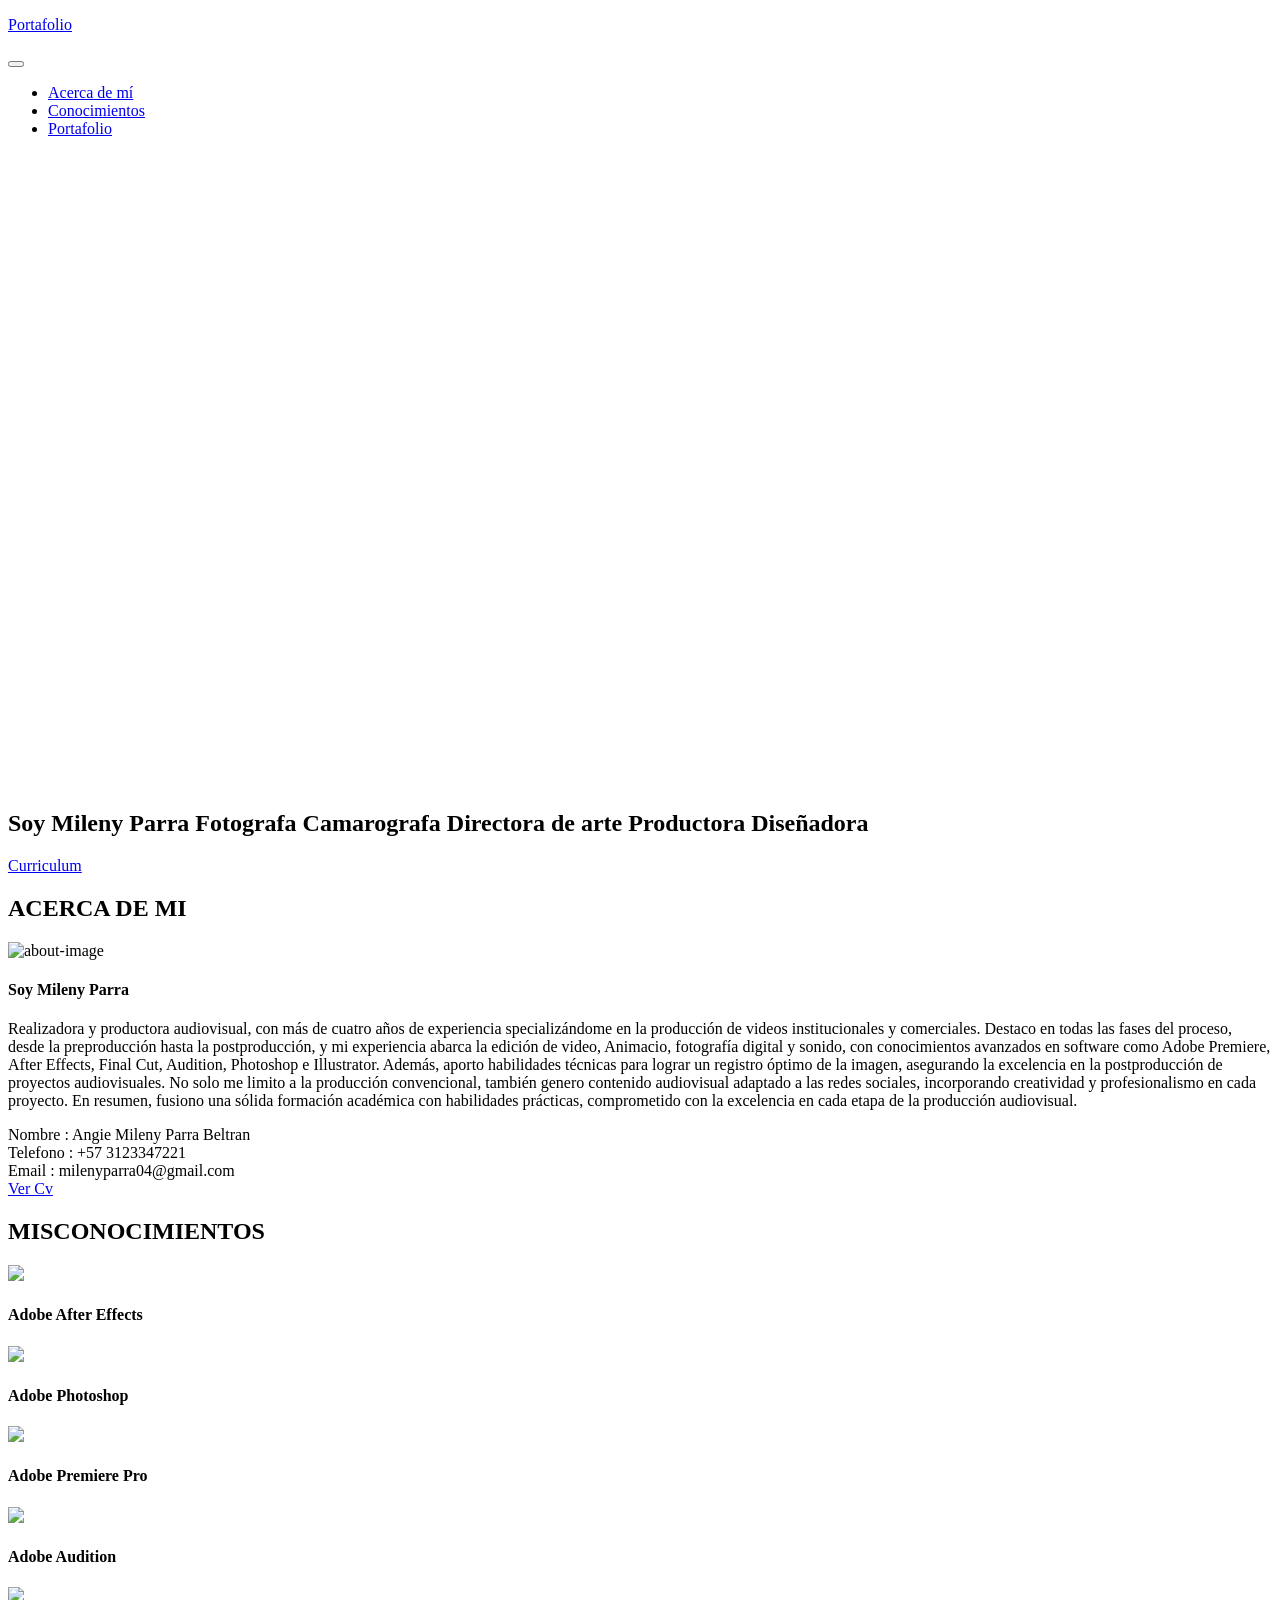
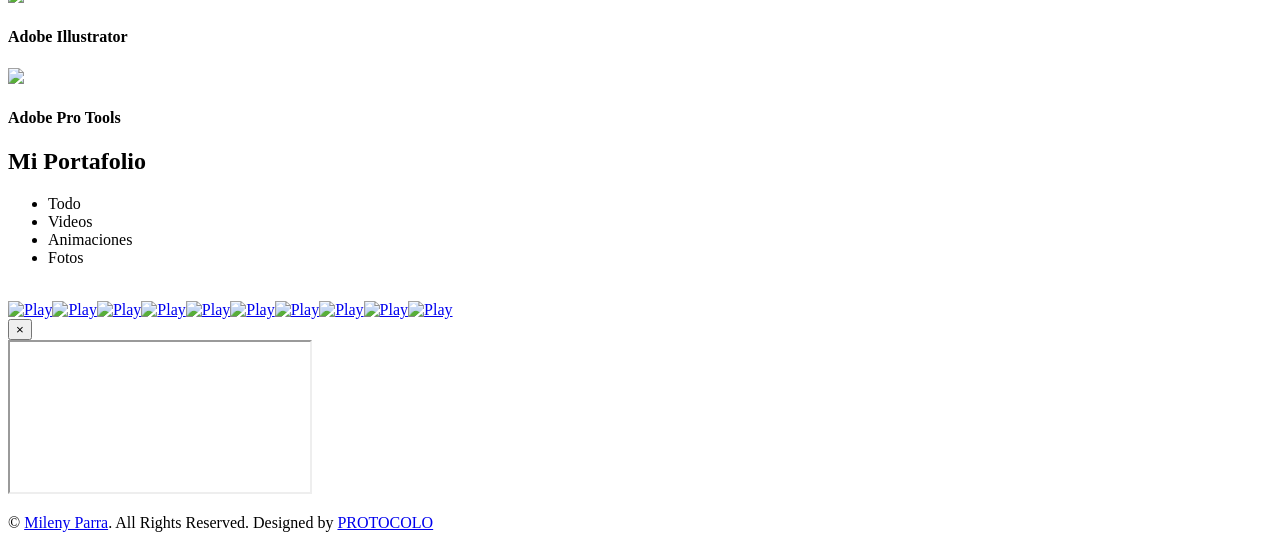
==== index.html @ baa5d48f "Update index.html" ====
<!doctype html>
<html lang="es">
	<head>
		<!-- Meta -->
		<meta charset="utf-8"/>
		<meta http-equiv="X-UA-Compatible" content="IE=edge">
		<meta name="viewport" content="width=device-width, initial-scale=1"/> 
		<!-- The above 3 meta tags *must* come first in the head; any other head content must come *after* these tags -->
		<!-- SITE TITLE -->
		<title>Portafolio de Mileny</title>
		<link href="https://fonts.googleapis.com/css?family=Poppins:300i,400,400i,500,600,700,800" rel="stylesheet">
		<link href="fonts/font-awesome.min.css" rel="stylesheet"/>
		<link href="https://cdn.icon-icons.com/icons2/810/PNG/512/clapperboard_cinema_icon-icons.com_66131.png" rel="icon">
		<link href="fonts/themify-icons.css" rel="stylesheet"/>
		<link href="fonts/etline.css" rel="stylesheet"/>
		<link href="css/plugins.css" rel="stylesheet"/>
		<link href="css/lightbox.min.css" rel="stylesheet"/>
		<link href="css/responsive.css" rel="stylesheet"/>
		<link href="css/style.css" rel="stylesheet"/>
		<!-- HTML5 shim and Respond.js IE8 support of HTML5 elements and media queries -->
		<!-- WARNING: Respond.js doesn't work if you view the page via file:// -->
		<!--[if lt IE 9]>
		  <script src="https://oss.maxcdn.com/html5shiv/3.7.2/html5shiv.min.js"></script>
		  <script src="https://oss.maxcdn.com/respond/1.4.2/respond.min.js"></script>
		<![endif]-->
	</head>
	<body data-spy="scroll" data-offset="80">
	
		<!-- START PRELOADER -->
			<div class="preloader">
				<div class="spinner">
					<div class="double-bounce1"></div>
					<div class="double-bounce2"></div>
				</div>
			</div>
		<!-- END PRELOADER -->
		
		<!-- START NAVBAR -->
			<header class="header_area">				
				<div class="main_header navbar navbar-default menu-top">
					<div class="container">
						<div class="row">
							<div class="col-md-2 col-sm-2 col-xs-4">
								<div class="logo">
									<a class='navbar-brand' href="#home"><p>Portafolio</p></a>
									<div class="mobile-nav"></div>
								</div>
							</div>
							
							<div class="col-md-10 col-sm-10 col-xs-8">
								<div class="navbar-header">
									<button type="button" class="navbar-toggle collapsed" data-toggle="collapse" data-target="#navbar" aria-expanded="false" aria-controls="navbar">
										<span class="fa fa-navicon"></span>
									</button>
								</div>
								
								<nav id="navbar" class="navbar-collapse collapse">
									<ul class="nav navbar-nav navbar-right">
										<li><a href="#about">Acerca de mí</a></li>
										<li><a href="#service">Conocimientos</a></li>
										<li><a href="#portfolio">Portafolio</a></li>								
									</ul>
								</nav> 
							</div>
						</div>
					</div><!--- END CONTAINER -->
				</div> 
			</header> 
		<!-- END NAVBAR -->			
		
		<!-- START BANNER DESIGN -->
			<section id="home" class="main_banner banner_bg">
				<div id="particles-js"></div>
				<div class="container">
					<div class="row">
						<div class="col-md-12 col-sm-12 col-xs-12">
							<div class="banner_content">								
								<h1 class="cd-headline clip">
									<span class="fw_600">Soy Mileny Parra</span>
									<span class="cd-words-wrapper">
										<b class="is-visible fw_300">Fotografa</b>
										<b class="fw_300">Camarografa</b>
										<b class="fw_300">Directora de arte</b>
										<b class="fw_300">Productora</b>
										<b class="fw_300">Diseñadora</b>
									</span>
								</h1>
								<a href="https://drive.google.com/file/d/1C4JJEmvHtUpG5RL-IC71g5_9Xrj_qVpt/view?usp=sharing" class="banner_btn">Curriculum</a>
							</div>
						</div>
						
					</div>
				</div>
			</section>
		<!-- END BANNER DESIGN -->
		
		<!-- START ABOUT -->
			<section id="about" class="dark_bg section_padding">
				<div class="container">
					<div class="col-md-12 col-sm-12-col-xs-12">
						<div class="section_heading text-center">
							<h2>ACERCA DE <span> MI </span></h2>
						</div>	
					</div>
					
					<div class="single_about">
						<div class="row">
							<div class="col-md-6 col-sm-6 col-xs-12">
								<div class="about_image wow animated fadeInLeft">
									<img src="images/about.jpg" alt="about-image"/>
								</div>
							</div>
							<div class="col-md-6 col-sm-6 col-xs-12">
								<div class="about_content_area wow animated fadeInRight">
									<h4>Soy <span>Mileny Parra</span></h4>					
									<p>Realizadora y productora audiovisual, con más de cuatro años de experiencia specializándome en la producción de videos institucionales y comerciales. Destaco en todas las fases del proceso, desde la preproducción hasta la postproducción, y mi experiencia abarca la edición de video, Animacio, fotografía digital y sonido, con conocimientos avanzados en software como Adobe Premiere, After Effects, Final Cut, Audition, Photoshop e Illustrator. Además, aporto habilidades técnicas para lograr un registro óptimo de la imagen, asegurando la excelencia en la postproducción de proyectos audiovisuales. No solo me limito a la producción convencional, también genero contenido audiovisual adaptado a las redes sociales, incorporando creatividad y profesionalismo en cada proyecto. En resumen, fusiono una sólida formación académica con habilidades prácticas, comprometido con la excelencia en cada etapa de la producción audiovisual. 									
									</p>
									<div class="about_details">
										<div class="row">
											<div class="col-md-12">
												<div class="ct_about">
												</div>	
											</div>
											<div class="col-md-12">
												<div class="ct_about">
												   <span> Nombre </span>
												   : Angie Mileny Parra Beltran
												</div>
											</div>											
											<div class="col-md-12">
												<div class="ct_about">
												   <span> Telefono </span>
												   : +57 3123347221
												</div>
											</div>
											
											<div class="col-md-12">
												<div class="ct_about">
												   <span> Email </span>
												   : milenyparra04@gmail.com
												</div>
											</div>
										</div>
									</div>
									
									<a href="https://drive.google.com/file/d/1C4JJEmvHtUpG5RL-IC71g5_9Xrj_qVpt/view?usp=sharing" class="btn btn-default main_btn">Ver Cv</a>
								</div>
							</div>
						</div>
					</div>
				</div>
			</section>
		<!-- END ABOUT -->
		
		<!-- START SERVICE -->
			<section id="service" class="dark_bg section_padding">
				<div class="container">
					<div class="col-md-12 col-sm-12-col-xs-12">
						<div class="section_heading text-center">
							<h2>MIS<span>CONOCIMIENTOS</span></h2>
							<div class="sm_border"></div>
						</div>	
					</div>
					
					<div class="row text-center">
						<div class="col-md-4 col-sm-6 col-xs-12">
							<div class="single-service wow fadeInDown" data-wow-delay="0.3s">
								<img src="images/icon/After.png" style="width: 50px;" />
								<h4>Adobe After Effects</h4>
							</div>
						</div> <!-- End Col -->
						<div class="col-md-4 col-sm-6 col-xs-12">
							<div class="single-service wow fadeInDown" data-wow-delay="0.3s">
								<img src="images/icon/Photoshop.png" style="width: 50px;" />
								<h4>Adobe Photoshop</h4>
							</div>
						</div> <!-- End Col -->						
						<div class="col-md-4 col-sm-6 col-xs-12">
							<div class="single-service wow fadeInDown" data-wow-delay="0.3s">
								<img src="images/icon/Premiere.png" style="width: 50px;" />
								<h4>Adobe Premiere Pro</h4>
							</div>
						</div> <!-- End Col -->
						<div class="col-md-4 col-sm-6 col-xs-12">
							<div class="single-service wow fadeInUp" data-wow-delay="0.3s">
								<img src="images/icon/Audition.png" style="width: 50px;" />
								<h4>Adobe Audition</h4>
							</div>
						</div> <!-- End Col -->
						<div class="col-md-4 col-sm-6 col-xs-12">
							<div class="single-service wow fadeInUp" data-wow-delay="0.3s">
								<img src="images/icon/Illustrator.png" style="width: 50px;" />
								<h4>Adobe Illustrator</h4>
							</div>
						</div> <!-- End Col -->
						<div class="col-md-4 col-sm-6 col-xs-12">
							<div class="single-service wow fadeInUp" data-wow-delay="0.3s">
								<img src="images/icon/Pro tools.webp" style="width: 60px;" />
								<h4>Adobe Pro Tools</h4>
							</div>
						</div> <!-- End Col -->
					</div>
				</div>
			</section>
		<!-- END SERVICE -->
		
		<!-- START PORTFOLIO -->
			<section id="portfolio" class="dark_bg section_padding">
				<div class="container">	
					<div class="col-md-12 col-sm-12-col-xs-12">
						<div class="section_heading text-center">
							<h2>Mi <span>Portafolio</span></h2>
							<div class="sm_border"></div>
						</div>	
					</div>
					
					<div class="row">
						<div class="work_filter text-center">
							<ul>
								<li class="active" data-filter="*">Todo</li>
								<li data-filter=".Branding">Videos</li>
								<li data-filter=".Application">Animaciones</li>
								<li data-filter=".Development">Fotos</li>
							</ul>
						</div>
						
						<div class="work_content_area">
							<div class="col-md-4 col-sm-6 col-xs-12 element-item Branding">
								<div class="item-img">
									<img src="images/portfolio/Enigma.png" alt="" />
									<div class="item-img-overlay">
										<div class="overlay-info full-width">																						
											<a href="#" class="video-btn" data-toggle="modal" data-src="https://www.youtube.com/embed/NKHDVYLTKFQ" title="Enigma Corto cine 3" data-target="#videoModal">
												<span class="icon"><img src="images/icon/Play.png" alt="Play"></span>
											</a>
										</div>
									</div>
								</div>
							</div>
							<div class="col-md-4 col-sm-6 col-xs-12 element-item Branding">
								<div class="item-img">
									<img src="images/portfolio/La-siembra.png" alt="" />
									<div class="item-img-overlay">
										<div class="overlay-info full-width">
											<a href="#" class="video-btn" data-toggle="modal" data-src="https://www.youtube.com/embed/ucIamfj1Pc0" title="La Siembra" data-target="#videoModal">
												<span class="icon"><img src="images/icon/Play.png" alt="Play"></span>
											</a>
										</div>
									</div>
								</div>
							</div>
							<div class="col-md-4 col-sm-6 col-xs-12 element-item Application">
								<div class="item-img">
									<img src="images/portfolio/Bachillerato-internacional.png" alt="" />
									<div class="item-img-overlay">
										<div class="overlay-info full-width">
											<a href="#" class="video-btn" data-toggle="modal" data-src="https://www.canva.com/design/DAGDl7wCSiE/ouxTTBS_Iq0qBkJeiqq_mQ/view?embed" title="Bachillerato internacional" data-target="#videoModal">
												<span class="icon"><img src="images/icon/Play.png" alt="Play"></span>
											</a>
										</div>
									</div>
								</div>
							</div>
							<div class="col-md-4 col-sm-6 col-xs-12 element-item Application">
								<div class="item-img">
									<img src="images/portfolio/Cuidate-tu-salud.png" alt="" />
									<div class="item-img-overlay">
										<div class="overlay-info full-width">
											<a href="#" class="video-btn" data-toggle="modal" data-src="https://www.canva.com/design/DAGDl44txI0/B__ryYUlODcmNprjFIlVLw/view?embed" title="Cuidarte tu Salud" data-target="#videoModal">
												<span class="icon"><img src="images/icon/Play.png" alt="Play"></span>
											</a>
										</div>
									</div>
								</div>
							</div>
							<div class="col-md-4 col-sm-6 col-xs-12 element-item Development">
								<div class="item-img">
									<img src="images/portfolio/1.jpeg" alt="" />
									<div class="item-img-overlay">
										<div class="overlay-info full-width">																						
											<a href="images/portfolio/1.jpeg" data-lightbox="images">
												<span class="icon"><i class="fa fa-plus"></i></span>
											</a>
										</div>
									</div>
								</div>
							</div>
							<div class="col-md-4 col-sm-6 col-xs-12 element-item Development">
								<div class="item-img">
									<img src="images/portfolio/2.jpeg" alt="" />
									<div class="item-img-overlay">
										<div class="overlay-info full-width">																						
											<a href="images/portfolio/2.jpeg" data-lightbox="images">
												<span class="icon"><i class="fa fa-plus"></i></span>
											</a>
										</div>
									</div>
								</div>
							</div>
							<div class="col-md-4 col-sm-6 col-xs-12 element-item Development">
								<div class="item-img">
									<img src="images/portfolio/3.jpeg" alt="" />
									<div class="item-img-overlay">
										<div class="overlay-info full-width">																						
											<a href="images/portfolio/3.jpeg" data-lightbox="images">
												<span class="icon"><i class="fa fa-plus"></i></span>
											</a>
										</div>
									</div>
								</div>
							</div>	
							<div class="col-md-4 col-sm-6 col-xs-12 element-item Branding">
								<div class="item-img">
									<img src="images/portfolio/1.png" alt="" />
									<div class="item-img-overlay">
										<div class="overlay-info full-width">
											<a href="#" class="video-btn" data-toggle="modal" data-src="images/portfolio/1.mp4" title="La Siembra" data-target="#videoModal">
												<span class="icon"><img src="images/icon/Play.png" alt="Play"></span>
											</a>
										</div>
									</div>
								</div>
							</div>
							<div class="col-md-4 col-sm-6 col-xs-12 element-item Branding">
								<div class="item-img">
									<img src="images/portfolio/2.png" alt="" />
									<div class="item-img-overlay">
										<div class="overlay-info full-width">
											<a href="#" class="video-btn" data-toggle="modal" data-src="images/portfolio/2.mp4" title="La Siembra" data-target="#videoModal">
												<span class="icon"><img src="images/icon/Play.png" alt="Play"></span>
											</a>
										</div>
									</div>
								</div>
							</div>
							<div class="col-md-4 col-sm-6 col-xs-12 element-item Branding">
								<div class="item-img">
									<img src="images/portfolio/3.png" alt="" />
									<div class="item-img-overlay">
										<div class="overlay-info full-width">
											<a href="#" class="video-btn" data-toggle="modal" data-src="images/portfolio/3.mp4" title="La Siembra" data-target="#videoModal">
												<span class="icon"><img src="images/icon/Play.png" alt="Play"></span>
											</a>
										</div>
									</div>
								</div>
							</div>
							<div class="col-md-4 col-sm-6 col-xs-12 element-item Branding">
								<div class="item-img">
									<img src="images/portfolio/4.png" alt="" />
									<div class="item-img-overlay">
										<div class="overlay-info full-width">
											<a href="#" class="video-btn" data-toggle="modal" data-src="images/portfolio/4.mp4" title="La Siembra" data-target="#videoModal">
												<span class="icon"><img src="images/icon/Play.png" alt="Play"></span>
											</a>
										</div>
									</div>
								</div>
							</div>
							<div class="col-md-4 col-sm-6 col-xs-12 element-item Branding">
								<div class="item-img">
									<img src="images/portfolio/5.png" alt="" />
									<div class="item-img-overlay">
										<div class="overlay-info full-width">
											<a href="#" class="video-btn" data-toggle="modal" data-src="images/portfolio/5.mp4" title="La Siembra" data-target="#videoModal">
												<span class="icon"><img src="images/icon/Play.png" alt="Play"></span>
											</a>
										</div>
									</div>
								</div>
							</div>
							<div class="col-md-4 col-sm-6 col-xs-12 element-item Branding">
								<div class="item-img">
									<img src="images/portfolio/6.png" alt="" />
									<div class="item-img-overlay">
										<div class="overlay-info full-width">
											<a href="#" class="video-btn" data-toggle="modal" data-src="images/portfolio/6.mp4" title="La Siembra" data-target="#videoModal">
												<span class="icon"><img src="images/icon/Play.png" alt="Play"></span>
											</a>
										</div>
									</div>
								</div>
							</div>
						</div>						
					</div>
				</div>			
			</section>
		<!-- END PORTFOLIO -->
		

		<!-- START VIDEO MODAL -->
		<div class="modal fade" id="videoModal" tabindex="-1" role="dialog" aria-labelledby="videoModalLabel" aria-hidden="true">
		  <div class="modal-dialog modal-lg" role="document">
			<div class="modal-content">
			  <div class="modal-body">
				<button type="button" class="close" data-dismiss="modal" aria-label="Close">
				  <span aria-hidden="true">&times;</span>
				</button>
				<!-- 16:9 aspect ratio -->
				<div class="embed-responsive embed-responsive-16by9">
				  <iframe class="embed-responsive-item" src="" id="video"  allowscriptaccess="always" allow="autoplay"></iframe>
				</div>
			  </div>
			</div>
		  </div>
		</div>
		<!-- END VIDEO MODAL -->
		
		<!-- START FOOTER -->
			<div class="footer">
				<div class="container text-center py-5">
            <div class="d-flex justify-content-center mb-4">
            </div>
            <p class="m-0">© <a class="text-white font-weight-bold" href="#">Mileny Parra</a>. All Rights Reserved. Designed by <a class="text-white font-weight-bold" href="https://www.instagram.com/ph_diiego/">PROTOCOLO</a>
            </p>
        </div>										
				</div>						
			</div>	
		<!-- END FOOTER -->
		
		<!-- Start jQuery -->
			<script src="js/jquery.min.js"></script>
			<script src="js/bootstrap.min.js"></script>
			<script src="js/owl.carousel.min.js"></script>
			<script src="js/modernizr-2.8.3.min.js"></script>
			<script src="js/jquery.nav.js"></script>			
			<script src="js/jquery.inview.min.js"></script>
			<script src="js/isotope.pkgd.min.js"></script>
			<script src="js/animated-headline.js"></script>	
			<script src="js/particles.min.js"></script>
			<script src="js/app.js"></script>
			<script src="js/jquery.stellar.min.js"></script>
			<script src="js/lightbox.min.js"></script>
			<script src="js/scrolltopcontrol.js"></script>
			<script src="js/wow.min.js"></script>
			<script src="js/main.js"></script>
			<script>
				$(document).ready(function() {
					// VIDEO MODAL
					var $videoSrc;
					$('.video-btn').click(function() {
						$videoSrc = $(this).data("src");
					});

					$('#videoModal').on('shown.bs.modal', function (e) {
						$("#video").attr('src', $videoSrc + "?autoplay=1");
					})

					$('#videoModal').on('hide.bs.modal', function (e) {
						$("#video").attr('src', '');
					})
				});
			</script>
		<!-- End jQuery -->
		
	</body>

</html>
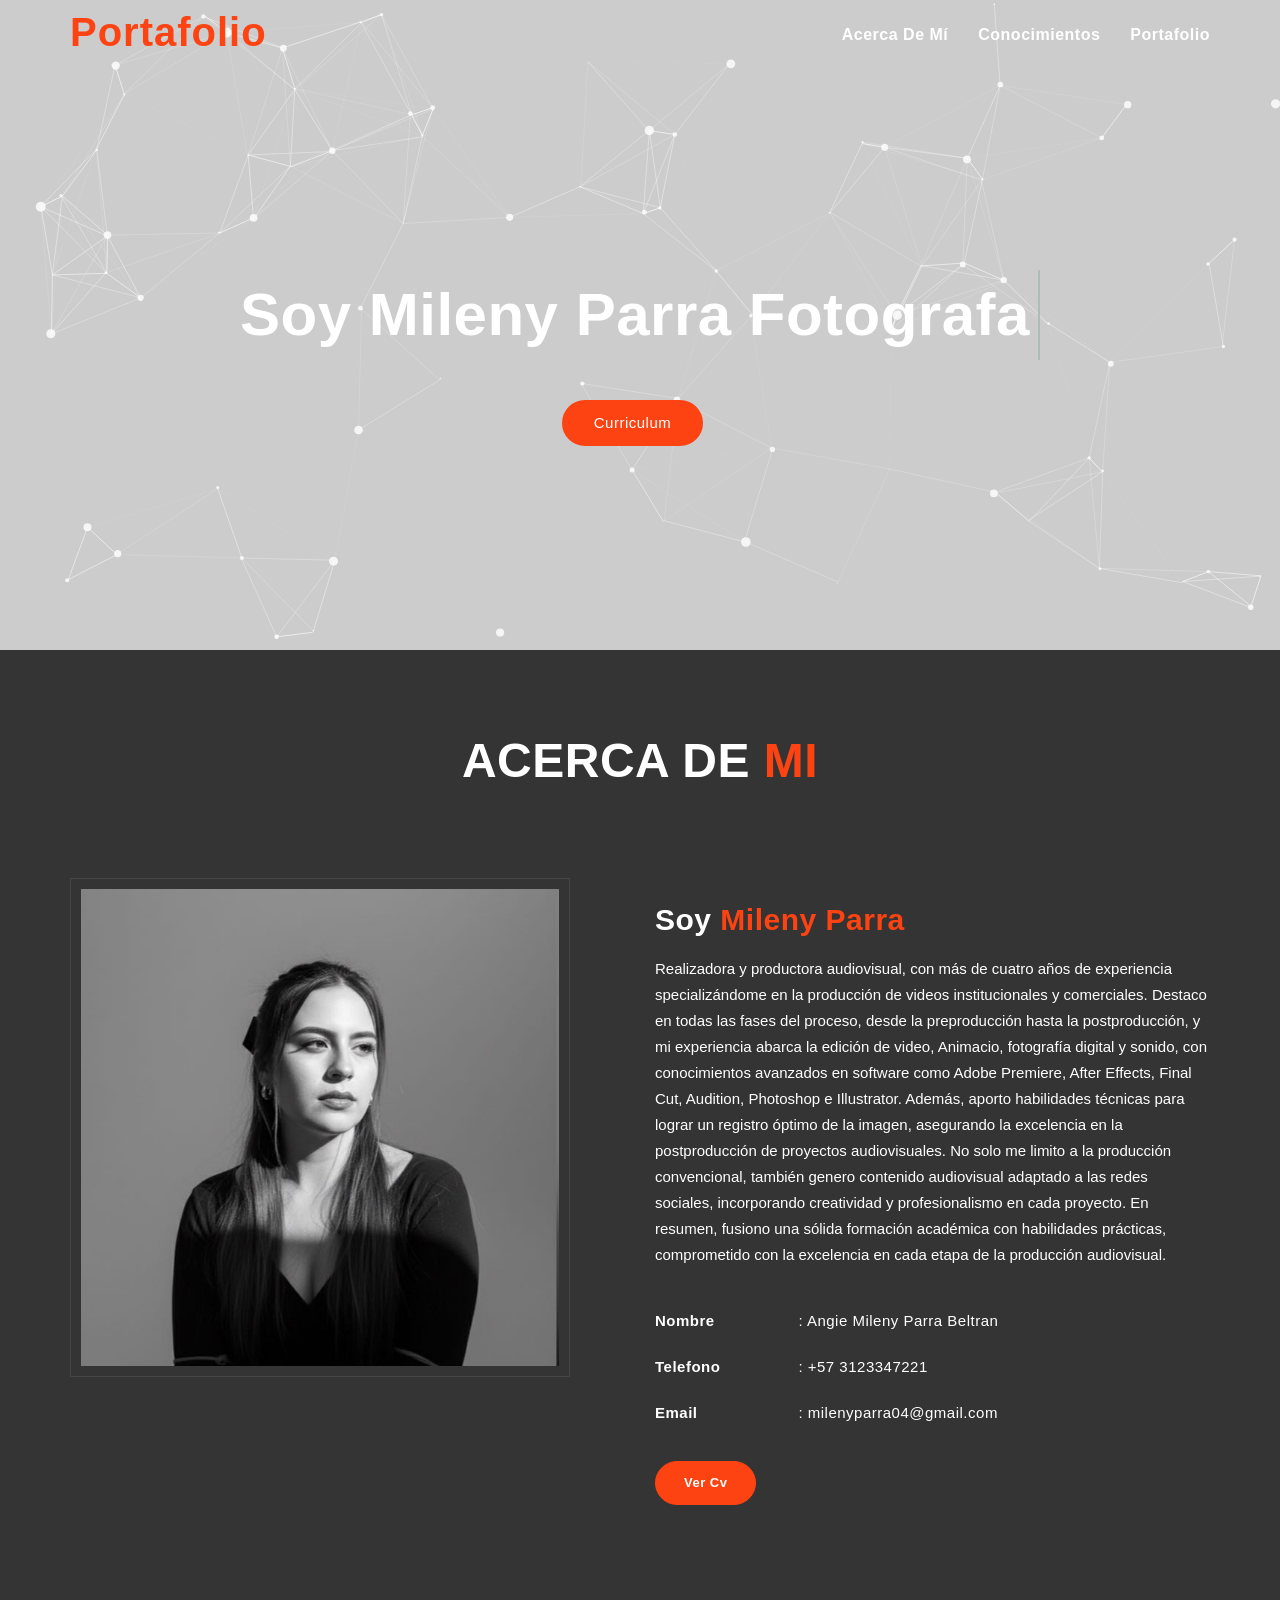
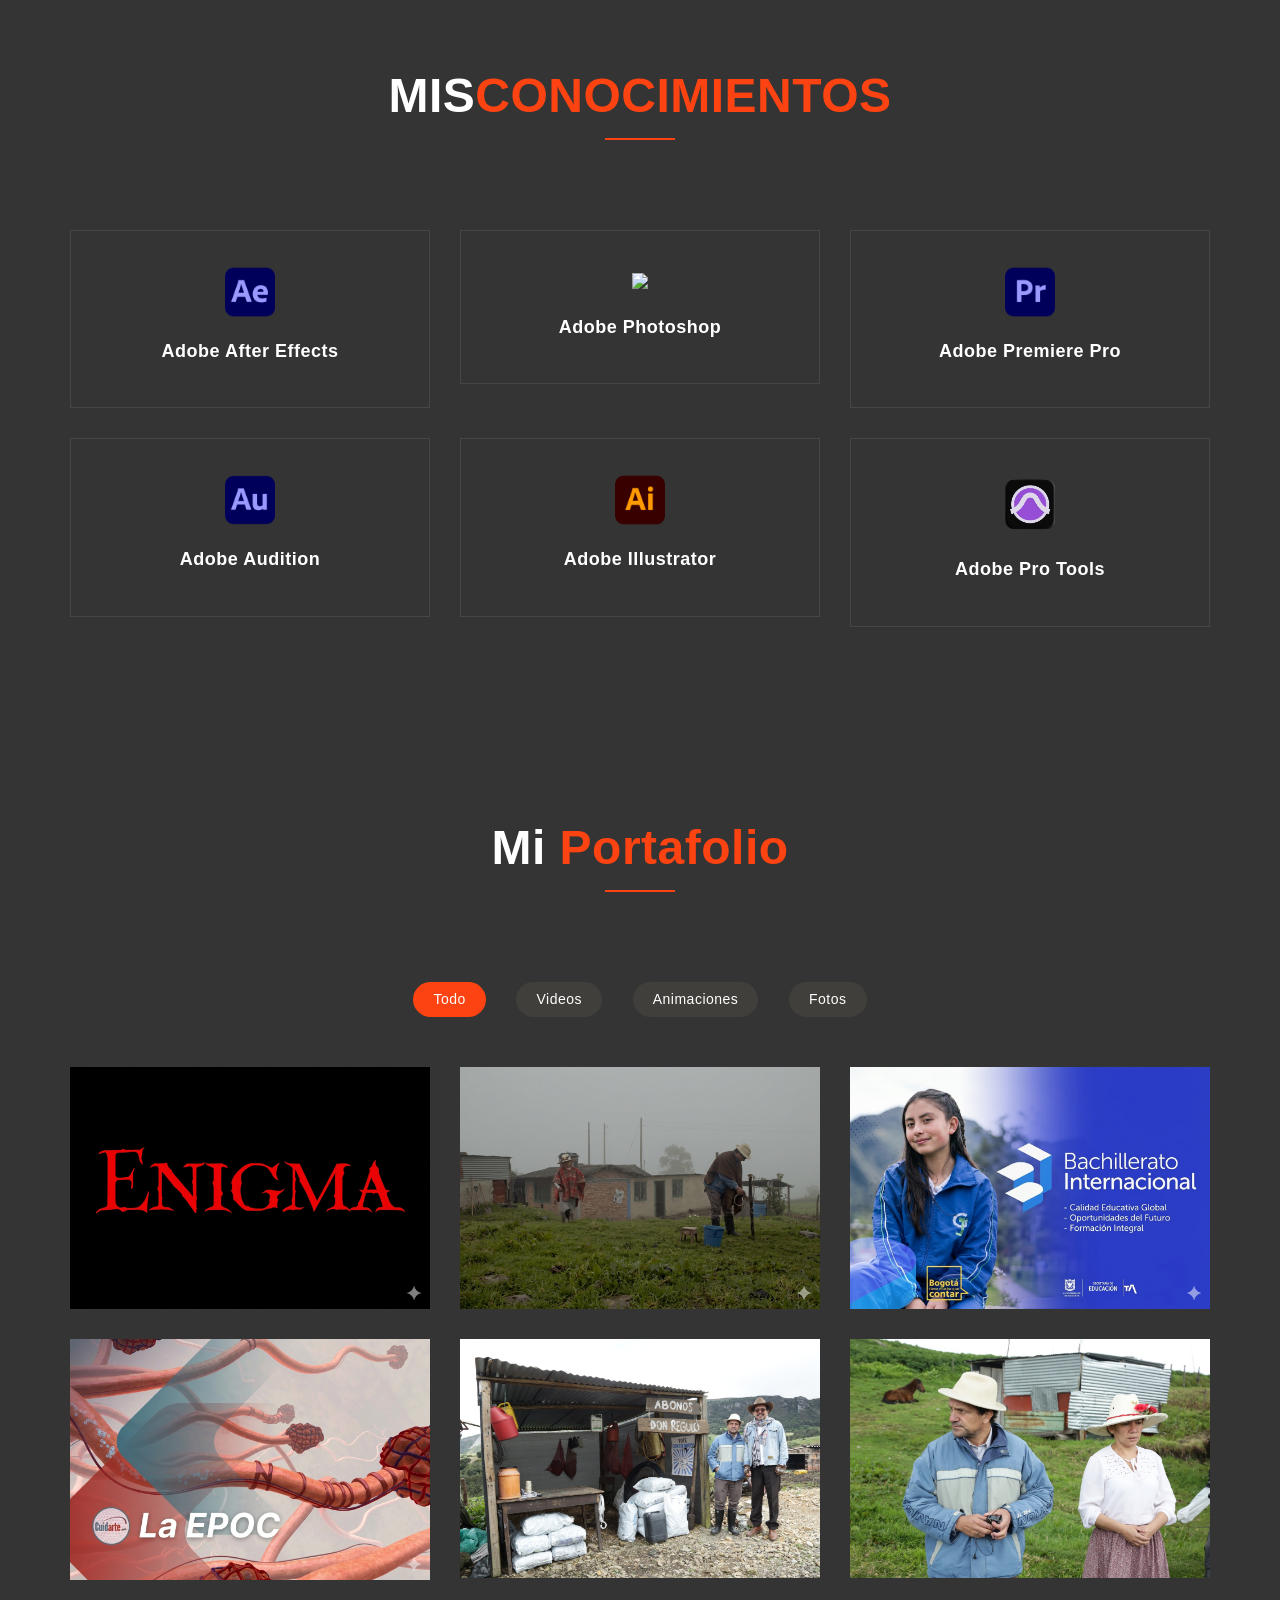
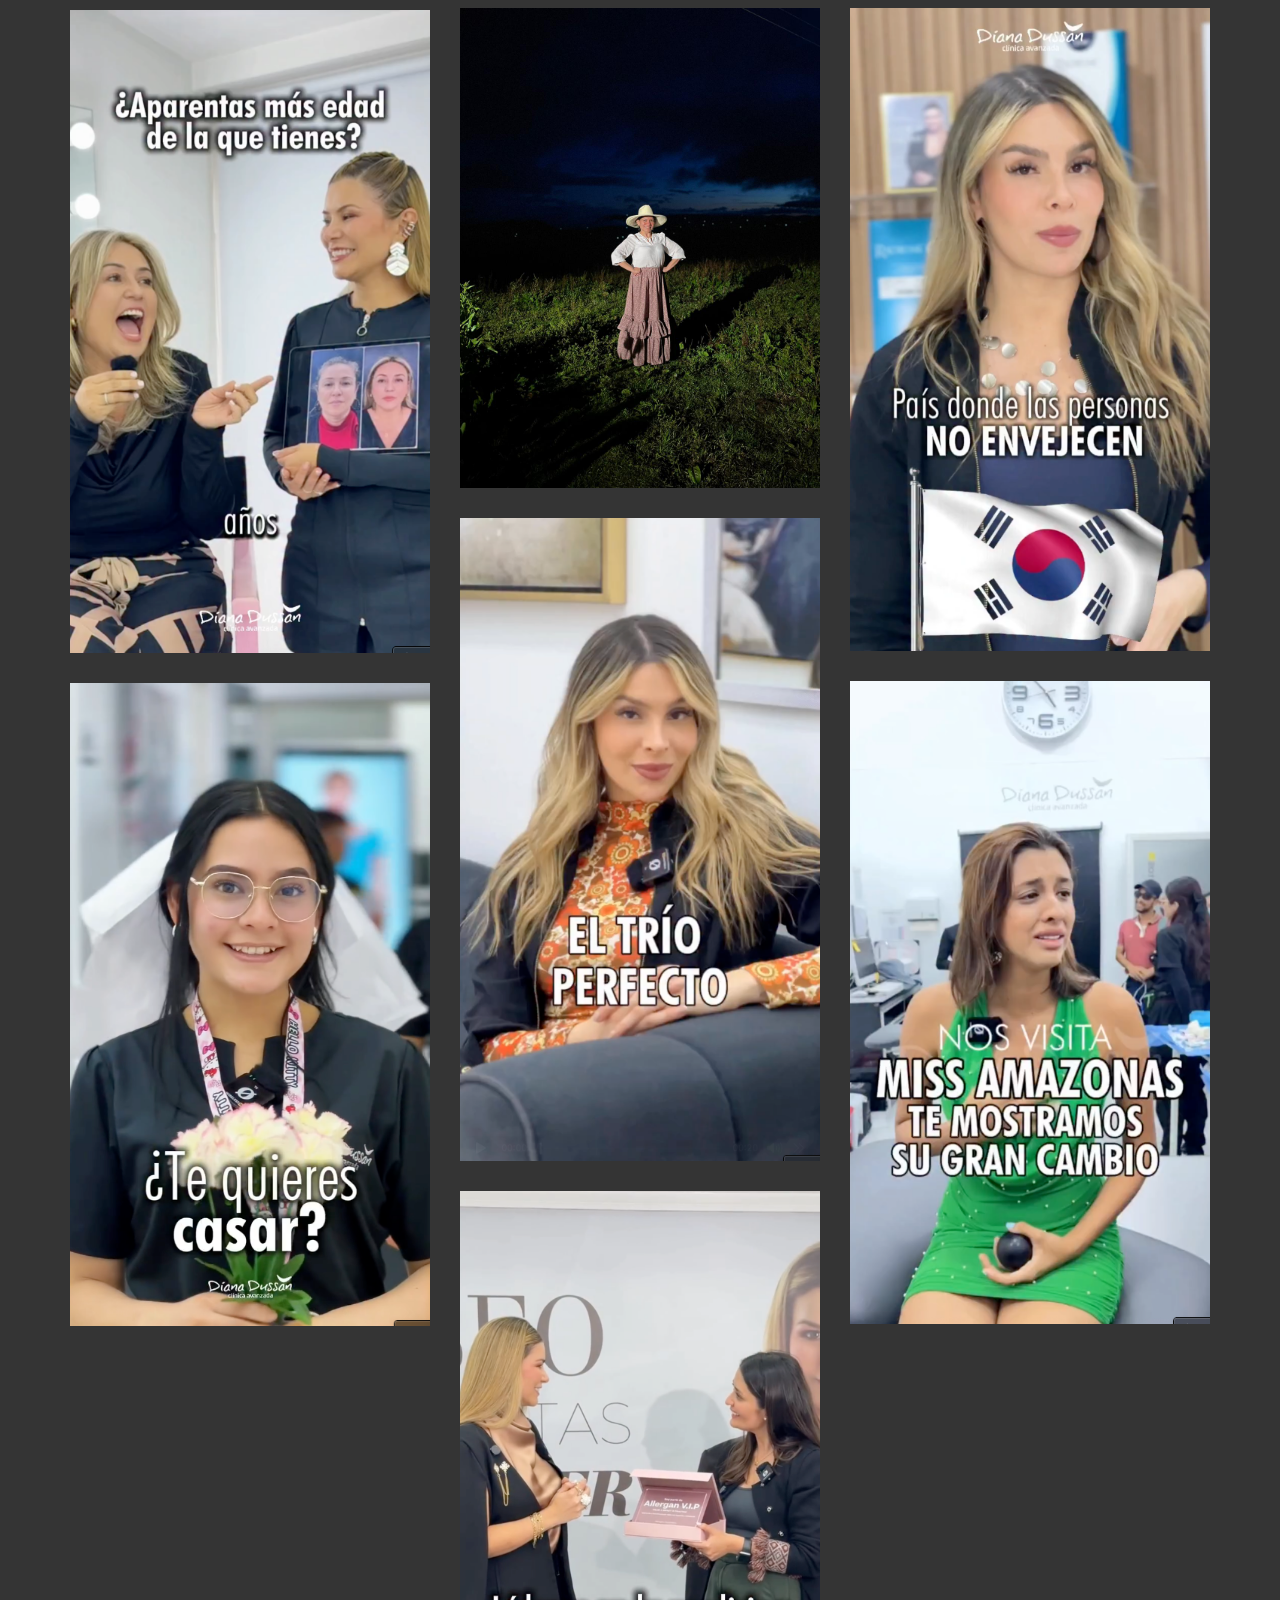
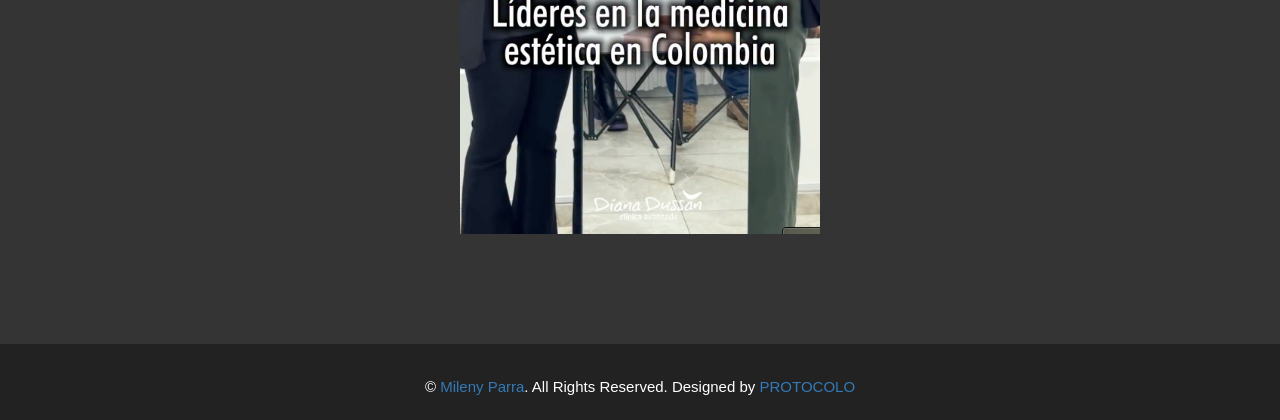
==== commit d7d1f83f: "Add files via upload" ====
--- a/index.html
+++ b/index.html
@@ -17,6 +17,14 @@
 		<link href="css/lightbox.min.css" rel="stylesheet"/>
 		<link href="css/responsive.css" rel="stylesheet"/>
 		<link href="css/style.css" rel="stylesheet"/>
+		<style>
+			.item-img-overlay > .overlay-info {
+				display: flex;
+				justify-content: center;
+				align-items: center;
+				height: 100%;
+			}
+		</style>
 		<!-- HTML5 shim and Respond.js IE8 support of HTML5 elements and media queries -->
 		<!-- WARNING: Respond.js doesn't work if you view the page via file:// -->
 		<!--[if lt IE 9]>
@@ -85,7 +93,7 @@
 										<b class="fw_300">Diseñadora</b>
 									</span>
 								</h1>
-								<a href="https://drive.google.com/file/d/1C4JJEmvHtUpG5RL-IC71g5_9Xrj_qVpt/view?usp=sharing" class="banner_btn">Curriculum</a>
+								<a href="images/Cv.pdf" class="banner_btn">Curriculum</a>
 							</div>
 						</div>
 						
@@ -143,7 +151,7 @@
 										</div>
 									</div>
 									
-									<a href="https://drive.google.com/file/d/1C4JJEmvHtUpG5RL-IC71g5_9Xrj_qVpt/view?usp=sharing" class="btn btn-default main_btn">Ver Cv</a>
+									<a href="images/Cv.pdf" class="btn btn-default main_btn">Ver Cv</a>
 								</div>
 							</div>
 						</div>
@@ -454,5 +462,4 @@
 		<!-- End jQuery -->
 		
 	</body>
-
-</html>		
+</html>		
--- a/fonts/themify-icons.css
+++ b/fonts/themify-icons.css
@@ -0,0 +1,1081 @@
+@font-face {
+	font-family: 'themify';
+	src:url('themify.eot?-fvbane');
+	src:url('themify.eot?#iefix-fvbane') format('embedded-opentype'),
+		url('themify.woff?-fvbane') format('woff'),
+		url('themify.ttf?-fvbane') format('truetype'),
+		url('themify.svg?-fvbane#themify') format('svg');
+	font-weight: normal;
+	font-style: normal;
+}
+
+[class^="ti-"], [class*=" ti-"] {
+	font-family: 'themify';
+	speak: none;
+	font-style: normal;
+	font-weight: normal;
+	font-variant: normal;
+	text-transform: none;
+	line-height: 1;
+
+	/* Better Font Rendering =========== */
+	-webkit-font-smoothing: antialiased;
+	-moz-osx-font-smoothing: grayscale;
+}
+
+.ti-wand:before {
+	content: "\e600";
+}
+.ti-volume:before {
+	content: "\e601";
+}
+.ti-user:before {
+	content: "\e602";
+}
+.ti-unlock:before {
+	content: "\e603";
+}
+.ti-unlink:before {
+	content: "\e604";
+}
+.ti-trash:before {
+	content: "\e605";
+}
+.ti-thought:before {
+	content: "\e606";
+}
+.ti-target:before {
+	content: "\e607";
+}
+.ti-tag:before {
+	content: "\e608";
+}
+.ti-tablet:before {
+	content: "\e609";
+}
+.ti-star:before {
+	content: "\e60a";
+}
+.ti-spray:before {
+	content: "\e60b";
+}
+.ti-signal:before {
+	content: "\e60c";
+}
+.ti-shopping-cart:before {
+	content: "\e60d";
+}
+.ti-shopping-cart-full:before {
+	content: "\e60e";
+}
+.ti-settings:before {
+	content: "\e60f";
+}
+.ti-search:before {
+	content: "\e610";
+}
+.ti-zoom-in:before {
+	content: "\e611";
+}
+.ti-zoom-out:before {
+	content: "\e612";
+}
+.ti-cut:before {
+	content: "\e613";
+}
+.ti-ruler:before {
+	content: "\e614";
+}
+.ti-ruler-pencil:before {
+	content: "\e615";
+}
+.ti-ruler-alt:before {
+	content: "\e616";
+}
+.ti-bookmark:before {
+	content: "\e617";
+}
+.ti-bookmark-alt:before {
+	content: "\e618";
+}
+.ti-reload:before {
+	content: "\e619";
+}
+.ti-plus:before {
+	content: "\e61a";
+}
+.ti-pin:before {
+	content: "\e61b";
+}
+.ti-pencil:before {
+	content: "\e61c";
+}
+.ti-pencil-alt:before {
+	content: "\e61d";
+}
+.ti-paint-roller:before {
+	content: "\e61e";
+}
+.ti-paint-bucket:before {
+	content: "\e61f";
+}
+.ti-na:before {
+	content: "\e620";
+}
+.ti-mobile:before {
+	content: "\e621";
+}
+.ti-minus:before {
+	content: "\e622";
+}
+.ti-medall:before {
+	content: "\e623";
+}
+.ti-medall-alt:before {
+	content: "\e624";
+}
+.ti-marker:before {
+	content: "\e625";
+}
+.ti-marker-alt:before {
+	content: "\e626";
+}
+.ti-arrow-up:before {
+	content: "\e627";
+}
+.ti-arrow-right:before {
+	content: "\e628";
+}
+.ti-arrow-left:before {
+	content: "\e629";
+}
+.ti-arrow-down:before {
+	content: "\e62a";
+}
+.ti-lock:before {
+	content: "\e62b";
+}
+.ti-location-arrow:before {
+	content: "\e62c";
+}
+.ti-link:before {
+	content: "\e62d";
+}
+.ti-layout:before {
+	content: "\e62e";
+}
+.ti-layers:before {
+	content: "\e62f";
+}
+.ti-layers-alt:before {
+	content: "\e630";
+}
+.ti-key:before {
+	content: "\e631";
+}
+.ti-import:before {
+	content: "\e632";
+}
+.ti-image:before {
+	content: "\e633";
+}
+.ti-heart:before {
+	content: "\e634";
+}
+.ti-heart-broken:before {
+	content: "\e635";
+}
+.ti-hand-stop:before {
+	content: "\e636";
+}
+.ti-hand-open:before {
+	content: "\e637";
+}
+.ti-hand-drag:before {
+	content: "\e638";
+}
+.ti-folder:before {
+	content: "\e639";
+}
+.ti-flag:before {
+	content: "\e63a";
+}
+.ti-flag-alt:before {
+	content: "\e63b";
+}
+.ti-flag-alt-2:before {
+	content: "\e63c";
+}
+.ti-eye:before {
+	content: "\e63d";
+}
+.ti-export:before {
+	content: "\e63e";
+}
+.ti-exchange-vertical:before {
+	content: "\e63f";
+}
+.ti-desktop:before {
+	content: "\e640";
+}
+.ti-cup:before {
+	content: "\e641";
+}
+.ti-crown:before {
+	content: "\e642";
+}
+.ti-comments:before {
+	content: "\e643";
+}
+.ti-comment:before {
+	content: "\e644";
+}
+.ti-comment-alt:before {
+	content: "\e645";
+}
+.ti-close:before {
+	content: "\e646";
+}
+.ti-clip:before {
+	content: "\e647";
+}
+.ti-angle-up:before {
+	content: "\e648";
+}
+.ti-angle-right:before {
+	content: "\e649";
+}
+.ti-angle-left:before {
+	content: "\e64a";
+}
+.ti-angle-down:before {
+	content: "\e64b";
+}
+.ti-check:before {
+	content: "\e64c";
+}
+.ti-check-box:before {
+	content: "\e64d";
+}
+.ti-camera:before {
+	content: "\e64e";
+}
+.ti-announcement:before {
+	content: "\e64f";
+}
+.ti-brush:before {
+	content: "\e650";
+}
+.ti-briefcase:before {
+	content: "\e651";
+}
+.ti-bolt:before {
+	content: "\e652";
+}
+.ti-bolt-alt:before {
+	content: "\e653";
+}
+.ti-blackboard:before {
+	content: "\e654";
+}
+.ti-bag:before {
+	content: "\e655";
+}
+.ti-move:before {
+	content: "\e656";
+}
+.ti-arrows-vertical:before {
+	content: "\e657";
+}
+.ti-arrows-horizontal:before {
+	content: "\e658";
+}
+.ti-fullscreen:before {
+	content: "\e659";
+}
+.ti-arrow-top-right:before {
+	content: "\e65a";
+}
+.ti-arrow-top-left:before {
+	content: "\e65b";
+}
+.ti-arrow-circle-up:before {
+	content: "\e65c";
+}
+.ti-arrow-circle-right:before {
+	content: "\e65d";
+}
+.ti-arrow-circle-left:before {
+	content: "\e65e";
+}
+.ti-arrow-circle-down:before {
+	content: "\e65f";
+}
+.ti-angle-double-up:before {
+	content: "\e660";
+}
+.ti-angle-double-right:before {
+	content: "\e661";
+}
+.ti-angle-double-left:before {
+	content: "\e662";
+}
+.ti-angle-double-down:before {
+	content: "\e663";
+}
+.ti-zip:before {
+	content: "\e664";
+}
+.ti-world:before {
+	content: "\e665";
+}
+.ti-wheelchair:before {
+	content: "\e666";
+}
+.ti-view-list:before {
+	content: "\e667";
+}
+.ti-view-list-alt:before {
+	content: "\e668";
+}
+.ti-view-grid:before {
+	content: "\e669";
+}
+.ti-uppercase:before {
+	content: "\e66a";
+}
+.ti-upload:before {
+	content: "\e66b";
+}
+.ti-underline:before {
+	content: "\e66c";
+}
+.ti-truck:before {
+	content: "\e66d";
+}
+.ti-timer:before {
+	content: "\e66e";
+}
+.ti-ticket:before {
+	content: "\e66f";
+}
+.ti-thumb-up:before {
+	content: "\e670";
+}
+.ti-thumb-down:before {
+	content: "\e671";
+}
+.ti-text:before {
+	content: "\e672";
+}
+.ti-stats-up:before {
+	content: "\e673";
+}
+.ti-stats-down:before {
+	content: "\e674";
+}
+.ti-split-v:before {
+	content: "\e675";
+}
+.ti-split-h:before {
+	content: "\e676";
+}
+.ti-smallcap:before {
+	content: "\e677";
+}
+.ti-shine:before {
+	content: "\e678";
+}
+.ti-shift-right:before {
+	content: "\e679";
+}
+.ti-shift-left:before {
+	content: "\e67a";
+}
+.ti-shield:before {
+	content: "\e67b";
+}
+.ti-notepad:before {
+	content: "\e67c";
+}
+.ti-server:before {
+	content: "\e67d";
+}
+.ti-quote-right:before {
+	content: "\e67e";
+}
+.ti-quote-left:before {
+	content: "\e67f";
+}
+.ti-pulse:before {
+	content: "\e680";
+}
+.ti-printer:before {
+	content: "\e681";
+}
+.ti-power-off:before {
+	content: "\e682";
+}
+.ti-plug:before {
+	content: "\e683";
+}
+.ti-pie-chart:before {
+	content: "\e684";
+}
+.ti-paragraph:before {
+	content: "\e685";
+}
+.ti-panel:before {
+	content: "\e686";
+}
+.ti-package:before {
+	content: "\e687";
+}
+.ti-music:before {
+	content: "\e688";
+}
+.ti-music-alt:before {
+	content: "\e689";
+}
+.ti-mouse:before {
+	content: "\e68a";
+}
+.ti-mouse-alt:before {
+	content: "\e68b";
+}
+.ti-money:before {
+	content: "\e68c";
+}
+.ti-microphone:before {
+	content: "\e68d";
+}
+.ti-menu:before {
+	content: "\e68e";
+}
+.ti-menu-alt:before {
+	content: "\e68f";
+}
+.ti-map:before {
+	content: "\e690";
+}
+.ti-map-alt:before {
+	content: "\e691";
+}
+.ti-loop:before {
+	content: "\e692";
+}
+.ti-location-pin:before {
+	content: "\e693";
+}
+.ti-list:before {
+	content: "\e694";
+}
+.ti-light-bulb:before {
+	content: "\e695";
+}
+.ti-Italic:before {
+	content: "\e696";
+}
+.ti-info:before {
+	content: "\e697";
+}
+.ti-infinite:before {
+	content: "\e698";
+}
+.ti-id-badge:before {
+	content: "\e699";
+}
+.ti-hummer:before {
+	content: "\e69a";
+}
+.ti-home:before {
+	content: "\e69b";
+}
+.ti-help:before {
+	content: "\e69c";
+}
+.ti-headphone:before {
+	content: "\e69d";
+}
+.ti-harddrives:before {
+	content: "\e69e";
+}
+.ti-harddrive:before {
+	content: "\e69f";
+}
+.ti-gift:before {
+	content: "\e6a0";
+}
+.ti-game:before {
+	content: "\e6a1";
+}
+.ti-filter:before {
+	content: "\e6a2";
+}
+.ti-files:before {
+	content: "\e6a3";
+}
+.ti-file:before {
+	content: "\e6a4";
+}
+.ti-eraser:before {
+	content: "\e6a5";
+}
+.ti-envelope:before {
+	content: "\e6a6";
+}
+.ti-download:before {
+	content: "\e6a7";
+}
+.ti-direction:before {
+	content: "\e6a8";
+}
+.ti-direction-alt:before {
+	content: "\e6a9";
+}
+.ti-dashboard:before {
+	content: "\e6aa";
+}
+.ti-control-stop:before {
+	content: "\e6ab";
+}
+.ti-control-shuffle:before {
+	content: "\e6ac";
+}
+.ti-control-play:before {
+	content: "\e6ad";
+}
+.ti-control-pause:before {
+	content: "\e6ae";
+}
+.ti-control-forward:before {
+	content: "\e6af";
+}
+.ti-control-backward:before {
+	content: "\e6b0";
+}
+.ti-cloud:before {
+	content: "\e6b1";
+}
+.ti-cloud-up:before {
+	content: "\e6b2";
+}
+.ti-cloud-down:before {
+	content: "\e6b3";
+}
+.ti-clipboard:before {
+	content: "\e6b4";
+}
+.ti-car:before {
+	content: "\e6b5";
+}
+.ti-calendar:before {
+	content: "\e6b6";
+}
+.ti-book:before {
+	content: "\e6b7";
+}
+.ti-bell:before {
+	content: "\e6b8";
+}
+.ti-basketball:before {
+	content: "\e6b9";
+}
+.ti-bar-chart:before {
+	content: "\e6ba";
+}
+.ti-bar-chart-alt:before {
+	content: "\e6bb";
+}
+.ti-back-right:before {
+	content: "\e6bc";
+}
+.ti-back-left:before {
+	content: "\e6bd";
+}
+.ti-arrows-corner:before {
+	content: "\e6be";
+}
+.ti-archive:before {
+	content: "\e6bf";
+}
+.ti-anchor:before {
+	content: "\e6c0";
+}
+.ti-align-right:before {
+	content: "\e6c1";
+}
+.ti-align-left:before {
+	content: "\e6c2";
+}
+.ti-align-justify:before {
+	content: "\e6c3";
+}
+.ti-align-center:before {
+	content: "\e6c4";
+}
+.ti-alert:before {
+	content: "\e6c5";
+}
+.ti-alarm-clock:before {
+	content: "\e6c6";
+}
+.ti-agenda:before {
+	content: "\e6c7";
+}
+.ti-write:before {
+	content: "\e6c8";
+}
+.ti-window:before {
+	content: "\e6c9";
+}
+.ti-widgetized:before {
+	content: "\e6ca";
+}
+.ti-widget:before {
+	content: "\e6cb";
+}
+.ti-widget-alt:before {
+	content: "\e6cc";
+}
+.ti-wallet:before {
+	content: "\e6cd";
+}
+.ti-video-clapper:before {
+	content: "\e6ce";
+}
+.ti-video-camera:before {
+	content: "\e6cf";
+}
+.ti-vector:before {
+	content: "\e6d0";
+}
+.ti-themify-logo:before {
+	content: "\e6d1";
+}
+.ti-themify-favicon:before {
+	content: "\e6d2";
+}
+.ti-themify-favicon-alt:before {
+	content: "\e6d3";
+}
+.ti-support:before {
+	content: "\e6d4";
+}
+.ti-stamp:before {
+	content: "\e6d5";
+}
+.ti-split-v-alt:before {
+	content: "\e6d6";
+}
+.ti-slice:before {
+	content: "\e6d7";
+}
+.ti-shortcode:before {
+	content: "\e6d8";
+}
+.ti-shift-right-alt:before {
+	content: "\e6d9";
+}
+.ti-shift-left-alt:before {
+	content: "\e6da";
+}
+.ti-ruler-alt-2:before {
+	content: "\e6db";
+}
+.ti-receipt:before {
+	content: "\e6dc";
+}
+.ti-pin2:before {
+	content: "\e6dd";
+}
+.ti-pin-alt:before {
+	content: "\e6de";
+}
+.ti-pencil-alt2:before {
+	content: "\e6df";
+}
+.ti-palette:before {
+	content: "\e6e0";
+}
+.ti-more:before {
+	content: "\e6e1";
+}
+.ti-more-alt:before {
+	content: "\e6e2";
+}
+.ti-microphone-alt:before {
+	content: "\e6e3";
+}
+.ti-magnet:before {
+	content: "\e6e4";
+}
+.ti-line-double:before {
+	content: "\e6e5";
+}
+.ti-line-dotted:before {
+	content: "\e6e6";
+}
+.ti-line-dashed:before {
+	content: "\e6e7";
+}
+.ti-layout-width-full:before {
+	content: "\e6e8";
+}
+.ti-layout-width-default:before {
+	content: "\e6e9";
+}
+.ti-layout-width-default-alt:before {
+	content: "\e6ea";
+}
+.ti-layout-tab:before {
+	content: "\e6eb";
+}
+.ti-layout-tab-window:before {
+	content: "\e6ec";
+}
+.ti-layout-tab-v:before {
+	content: "\e6ed";
+}
+.ti-layout-tab-min:before {
+	content: "\e6ee";
+}
+.ti-layout-slider:before {
+	content: "\e6ef";
+}
+.ti-layout-slider-alt:before {
+	content: "\e6f0";
+}
+.ti-layout-sidebar-right:before {
+	content: "\e6f1";
+}
+.ti-layout-sidebar-none:before {
+	content: "\e6f2";
+}
+.ti-layout-sidebar-left:before {
+	content: "\e6f3";
+}
+.ti-layout-placeholder:before {
+	content: "\e6f4";
+}
+.ti-layout-menu:before {
+	content: "\e6f5";
+}
+.ti-layout-menu-v:before {
+	content: "\e6f6";
+}
+.ti-layout-menu-separated:before {
+	content: "\e6f7";
+}
+.ti-layout-menu-full:before {
+	content: "\e6f8";
+}
+.ti-layout-media-right-alt:before {
+	content: "\e6f9";
+}
+.ti-layout-media-right:before {
+	content: "\e6fa";
+}
+.ti-layout-media-overlay:before {
+	content: "\e6fb";
+}
+.ti-layout-media-overlay-alt:before {
+	content: "\e6fc";
+}
+.ti-layout-media-overlay-alt-2:before {
+	content: "\e6fd";
+}
+.ti-layout-media-left-alt:before {
+	content: "\e6fe";
+}
+.ti-layout-media-left:before {
+	content: "\e6ff";
+}
+.ti-layout-media-center-alt:before {
+	content: "\e700";
+}
+.ti-layout-media-center:before {
+	content: "\e701";
+}
+.ti-layout-list-thumb:before {
+	content: "\e702";
+}
+.ti-layout-list-thumb-alt:before {
+	content: "\e703";
+}
+.ti-layout-list-post:before {
+	content: "\e704";
+}
+.ti-layout-list-large-image:before {
+	content: "\e705";
+}
+.ti-layout-line-solid:before {
+	content: "\e706";
+}
+.ti-layout-grid4:before {
+	content: "\e707";
+}
+.ti-layout-grid3:before {
+	content: "\e708";
+}
+.ti-layout-grid2:before {
+	content: "\e709";
+}
+.ti-layout-grid2-thumb:before {
+	content: "\e70a";
+}
+.ti-layout-cta-right:before {
+	content: "\e70b";
+}
+.ti-layout-cta-left:before {
+	content: "\e70c";
+}
+.ti-layout-cta-center:before {
+	content: "\e70d";
+}
+.ti-layout-cta-btn-right:before {
+	content: "\e70e";
+}
+.ti-layout-cta-btn-left:before {
+	content: "\e70f";
+}
+.ti-layout-column4:before {
+	content: "\e710";
+}
+.ti-layout-column3:before {
+	content: "\e711";
+}
+.ti-layout-column2:before {
+	content: "\e712";
+}
+.ti-layout-accordion-separated:before {
+	content: "\e713";
+}
+.ti-layout-accordion-merged:before {
+	content: "\e714";
+}
+.ti-layout-accordion-list:before {
+	content: "\e715";
+}
+.ti-ink-pen:before {
+	content: "\e716";
+}
+.ti-info-alt:before {
+	content: "\e717";
+}
+.ti-help-alt:before {
+	content: "\e718";
+}
+.ti-headphone-alt:before {
+	content: "\e719";
+}
+.ti-hand-point-up:before {
+	content: "\e71a";
+}
+.ti-hand-point-right:before {
+	content: "\e71b";
+}
+.ti-hand-point-left:before {
+	content: "\e71c";
+}
+.ti-hand-point-down:before {
+	content: "\e71d";
+}
+.ti-gallery:before {
+	content: "\e71e";
+}
+.ti-face-smile:before {
+	content: "\e71f";
+}
+.ti-face-sad:before {
+	content: "\e720";
+}
+.ti-credit-card:before {
+	content: "\e721";
+}
+.ti-control-skip-forward:before {
+	content: "\e722";
+}
+.ti-control-skip-backward:before {
+	content: "\e723";
+}
+.ti-control-record:before {
+	content: "\e724";
+}
+.ti-control-eject:before {
+	content: "\e725";
+}
+.ti-comments-smiley:before {
+	content: "\e726";
+}
+.ti-brush-alt:before {
+	content: "\e727";
+}
+.ti-youtube:before {
+	content: "\e728";
+}
+.ti-vimeo:before {
+	content: "\e729";
+}
+.ti-twitter:before {
+	content: "\e72a";
+}
+.ti-time:before {
+	content: "\e72b";
+}
+.ti-tumblr:before {
+	content: "\e72c";
+}
+.ti-skype:before {
+	content: "\e72d";
+}
+.ti-share:before {
+	content: "\e72e";
+}
+.ti-share-alt:before {
+	content: "\e72f";
+}
+.ti-rocket:before {
+	content: "\e730";
+}
+.ti-pinterest:before {
+	content: "\e731";
+}
+.ti-new-window:before {
+	content: "\e732";
+}
+.ti-microsoft:before {
+	content: "\e733";
+}
+.ti-list-ol:before {
+	content: "\e734";
+}
+.ti-linkedin:before {
+	content: "\e735";
+}
+.ti-layout-sidebar-2:before {
+	content: "\e736";
+}
+.ti-layout-grid4-alt:before {
+	content: "\e737";
+}
+.ti-layout-grid3-alt:before {
+	content: "\e738";
+}
+.ti-layout-grid2-alt:before {
+	content: "\e739";
+}
+.ti-layout-column4-alt:before {
+	content: "\e73a";
+}
+.ti-layout-column3-alt:before {
+	content: "\e73b";
+}
+.ti-layout-column2-alt:before {
+	content: "\e73c";
+}
+.ti-instagram:before {
+	content: "\e73d";
+}
+.ti-google:before {
+	content: "\e73e";
+}
+.ti-github:before {
+	content: "\e73f";
+}
+.ti-flickr:before {
+	content: "\e740";
+}
+.ti-facebook:before {
+	content: "\e741";
+}
+.ti-dropbox:before {
+	content: "\e742";
+}
+.ti-dribbble:before {
+	content: "\e743";
+}
+.ti-apple:before {
+	content: "\e744";
+}
+.ti-android:before {
+	content: "\e745";
+}
+.ti-save:before {
+	content: "\e746";
+}
+.ti-save-alt:before {
+	content: "\e747";
+}
+.ti-yahoo:before {
+	content: "\e748";
+}
+.ti-wordpress:before {
+	content: "\e749";
+}
+.ti-vimeo-alt:before {
+	content: "\e74a";
+}
+.ti-twitter-alt:before {
+	content: "\e74b";
+}
+.ti-tumblr-alt:before {
+	content: "\e74c";
+}
+.ti-trello:before {
+	content: "\e74d";
+}
+.ti-stack-overflow:before {
+	content: "\e74e";
+}
+.ti-soundcloud:before {
+	content: "\e74f";
+}
+.ti-sharethis:before {
+	content: "\e750";
+}
+.ti-sharethis-alt:before {
+	content: "\e751";
+}
+.ti-reddit:before {
+	content: "\e752";
+}
+.ti-pinterest-alt:before {
+	content: "\e753";
+}
+.ti-microsoft-alt:before {
+	content: "\e754";
+}
+.ti-linux:before {
+	content: "\e755";
+}
+.ti-jsfiddle:before {
+	content: "\e756";
+}
+.ti-joomla:before {
+	content: "\e757";
+}
+.ti-html5:before {
+	content: "\e758";
+}
+.ti-flickr-alt:before {
+	content: "\e759";
+}
+.ti-email:before {
+	content: "\e75a";
+}
+.ti-drupal:before {
+	content: "\e75b";
+}
+.ti-dropbox-alt:before {
+	content: "\e75c";
+}
+.ti-css3:before {
+	content: "\e75d";
+}
+.ti-rss:before {
+	content: "\e75e";
+}
+.ti-rss-alt:before {
+	content: "\e75f";
+}
--- a/fonts/etline.css
+++ b/fonts/etline.css
@@ -0,0 +1,343 @@
+@font-face {
+	font-family: 'et-line';
+	src:url('et-line.eot');
+	src:url('et-line.eot?#iefix') format('embedded-opentype'),
+		url('et-line.woff') format('woff'),
+		url('et-line.ttf') format('truetype'),
+		url('et-line.svg#et-line') format('svg');
+	font-weight: normal;
+	font-style: normal;
+}
+
+/* Use the following CSS code if you want to use data attributes for inserting your icons */
+[data-icon]:before {
+	font-family: 'et-line';
+	content: attr(data-icon);
+	speak: none;
+	font-weight: normal;
+	font-variant: normal;
+	text-transform: none;
+	line-height: 1;
+	-webkit-font-smoothing: antialiased;
+	-moz-osx-font-smoothing: grayscale;
+	display:inline-block;
+}
+
+/* Use the following CSS code if you want to have a class per icon */
+/*
+Instead of a list of all class selectors,
+you can use the generic selector below, but it's slower:
+[class*="icon-"] {
+*/
+.icon-mobile, .icon-laptop, .icon-desktop, .icon-tablet, .icon-phone, .icon-document, .icon-documents, .icon-search, .icon-clipboard, .icon-newspaper, .icon-notebook, .icon-book-open, .icon-browser, .icon-calendar, .icon-presentation, .icon-picture, .icon-pictures, .icon-video, .icon-camera, .icon-printer, .icon-toolbox, .icon-briefcase, .icon-wallet, .icon-gift, .icon-bargraph, .icon-grid, .icon-expand, .icon-focus, .icon-edit, .icon-adjustments, .icon-ribbon, .icon-hourglass, .icon-lock, .icon-megaphone, .icon-shield, .icon-trophy, .icon-flag, .icon-map, .icon-puzzle, .icon-basket, .icon-envelope, .icon-streetsign, .icon-telescope, .icon-gears, .icon-key, .icon-paperclip, .icon-attachment, .icon-pricetags, .icon-lightbulb, .icon-layers, .icon-pencil, .icon-tools, .icon-tools-2, .icon-scissors, .icon-paintbrush, .icon-magnifying-glass, .icon-circle-compass, .icon-linegraph, .icon-mic, .icon-strategy, .icon-beaker, .icon-caution, .icon-recycle, .icon-anchor, .icon-profile-male, .icon-profile-female, .icon-bike, .icon-wine, .icon-hotairballoon, .icon-globe, .icon-genius, .icon-map-pin, .icon-dial, .icon-chat, .icon-heart, .icon-cloud, .icon-upload, .icon-download, .icon-target, .icon-hazardous, .icon-piechart, .icon-speedometer, .icon-global, .icon-compass, .icon-lifesaver, .icon-clock, .icon-aperture, .icon-quote, .icon-scope, .icon-alarmclock, .icon-refresh, .icon-happy, .icon-sad, .icon-facebook, .icon-twitter, .icon-googleplus, .icon-rss, .icon-tumblr, .icon-linkedin, .icon-dribbble {
+	font-family: 'et-line';
+	speak: none;
+	font-style: normal;
+	font-weight: normal;
+	font-variant: normal;
+	text-transform: none;
+	line-height: 1;
+	-webkit-font-smoothing: antialiased;
+	-moz-osx-font-smoothing: grayscale;
+	display:inline-block;
+}
+.icon-mobile:before {
+	content: "\e000";
+}
+.icon-laptop:before {
+	content: "\e001";
+}
+.icon-desktop:before {
+	content: "\e002";
+}
+.icon-tablet:before {
+	content: "\e003";
+}
+.icon-phone:before {
+	content: "\e004";
+}
+.icon-document:before {
+	content: "\e005";
+}
+.icon-documents:before {
+	content: "\e006";
+}
+.icon-search:before {
+	content: "\e007";
+}
+.icon-clipboard:before {
+	content: "\e008";
+}
+.icon-newspaper:before {
+	content: "\e009";
+}
+.icon-notebook:before {
+	content: "\e00a";
+}
+.icon-book-open:before {
+	content: "\e00b";
+}
+.icon-browser:before {
+	content: "\e00c";
+}
+.icon-calendar:before {
+	content: "\e00d";
+}
+.icon-presentation:before {
+	content: "\e00e";
+}
+.icon-picture:before {
+	content: "\e00f";
+}
+.icon-pictures:before {
+	content: "\e010";
+}
+.icon-video:before {
+	content: "\e011";
+}
+.icon-camera:before {
+	content: "\e012";
+}
+.icon-printer:before {
+	content: "\e013";
+}
+.icon-toolbox:before {
+	content: "\e014";
+}
+.icon-briefcase:before {
+	content: "\e015";
+}
+.icon-wallet:before {
+	content: "\e016";
+}
+.icon-gift:before {
+	content: "\e017";
+}
+.icon-bargraph:before {
+	content: "\e018";
+}
+.icon-grid:before {
+	content: "\e019";
+}
+.icon-expand:before {
+	content: "\e01a";
+}
+.icon-focus:before {
+	content: "\e01b";
+}
+.icon-edit:before {
+	content: "\e01c";
+}
+.icon-adjustments:before {
+	content: "\e01d";
+}
+.icon-ribbon:before {
+	content: "\e01e";
+}
+.icon-hourglass:before {
+	content: "\e01f";
+}
+.icon-lock:before {
+	content: "\e020";
+}
+.icon-megaphone:before {
+	content: "\e021";
+}
+.icon-shield:before {
+	content: "\e022";
+}
+.icon-trophy:before {
+	content: "\e023";
+}
+.icon-flag:before {
+	content: "\e024";
+}
+.icon-map:before {
+	content: "\e025";
+}
+.icon-puzzle:before {
+	content: "\e026";
+}
+.icon-basket:before {
+	content: "\e027";
+}
+.icon-envelope:before {
+	content: "\e028";
+}
+.icon-streetsign:before {
+	content: "\e029";
+}
+.icon-telescope:before {
+	content: "\e02a";
+}
+.icon-gears:before {
+	content: "\e02b";
+}
+.icon-key:before {
+	content: "\e02c";
+}
+.icon-paperclip:before {
+	content: "\e02d";
+}
+.icon-attachment:before {
+	content: "\e02e";
+}
+.icon-pricetags:before {
+	content: "\e02f";
+}
+.icon-lightbulb:before {
+	content: "\e030";
+}
+.icon-layers:before {
+	content: "\e031";
+}
+.icon-pencil:before {
+	content: "\e032";
+}
+.icon-tools:before {
+	content: "\e033";
+}
+.icon-tools-2:before {
+	content: "\e034";
+}
+.icon-scissors:before {
+	content: "\e035";
+}
+.icon-paintbrush:before {
+	content: "\e036";
+}
+.icon-magnifying-glass:before {
+	content: "\e037";
+}
+.icon-circle-compass:before {
+	content: "\e038";
+}
+.icon-linegraph:before {
+	content: "\e039";
+}
+.icon-mic:before {
+	content: "\e03a";
+}
+.icon-strategy:before {
+	content: "\e03b";
+}
+.icon-beaker:before {
+	content: "\e03c";
+}
+.icon-caution:before {
+	content: "\e03d";
+}
+.icon-recycle:before {
+	content: "\e03e";
+}
+.icon-anchor:before {
+	content: "\e03f";
+}
+.icon-profile-male:before {
+	content: "\e040";
+}
+.icon-profile-female:before {
+	content: "\e041";
+}
+.icon-bike:before {
+	content: "\e042";
+}
+.icon-wine:before {
+	content: "\e043";
+}
+.icon-hotairballoon:before {
+	content: "\e044";
+}
+.icon-globe:before {
+	content: "\e045";
+}
+.icon-genius:before {
+	content: "\e046";
+}
+.icon-map-pin:before {
+	content: "\e047";
+}
+.icon-dial:before {
+	content: "\e048";
+}
+.icon-chat:before {
+	content: "\e049";
+}
+.icon-heart:before {
+	content: "\e04a";
+}
+.icon-cloud:before {
+	content: "\e04b";
+}
+.icon-upload:before {
+	content: "\e04c";
+}
+.icon-download:before {
+	content: "\e04d";
+}
+.icon-target:before {
+	content: "\e04e";
+}
+.icon-hazardous:before {
+	content: "\e04f";
+}
+.icon-piechart:before {
+	content: "\e050";
+}
+.icon-speedometer:before {
+	content: "\e051";
+}
+.icon-global:before {
+	content: "\e052";
+}
+.icon-compass:before {
+	content: "\e053";
+}
+.icon-lifesaver:before {
+	content: "\e054";
+}
+.icon-clock:before {
+	content: "\e055";
+}
+.icon-aperture:before {
+	content: "\e056";
+}
+.icon-quote:before {
+	content: "\e057";
+}
+.icon-scope:before {
+	content: "\e058";
+}
+.icon-alarmclock:before {
+	content: "\e059";
+}
+.icon-refresh:before {
+	content: "\e05a";
+}
+.icon-happy:before {
+	content: "\e05b";
+}
+.icon-sad:before {
+	content: "\e05c";
+}
+.icon-facebook:before {
+	content: "\e05d";
+}
+.icon-twitter:before {
+	content: "\e05e";
+}
+.icon-googleplus:before {
+	content: "\e05f";
+}
+.icon-rss:before {
+	content: "\e060";
+}
+.icon-tumblr:before {
+	content: "\e061";
+}
+.icon-linkedin:before {
+	content: "\e062";
+}
+.icon-dribbble:before {
+	content: "\e063";
+}
--- a/css/plugins.css
+++ b/css/plugins.css
@@ -0,0 +1,30 @@
+/*-----------------------------------------------------------------------------------
+
+	Author Name   : themes_state
+	This is html Template
+	Template Name : Pitter - One Page Personal portfolio Template
+	Version: 1.0
+
+-----------------------------------------------------------------------------------*/
+
+
+
+/* ----------------------------------------------------------------
+			[ All Css Plugins File ]
+-----------------------------------------------------------------*/
+
+/* == Bootstrap == */
+@import url("plugins/bootstrap.min.css");
+
+/* == Owl-carousel == */
+@import url("plugins/owl.carousel.min.css");
+@import url("plugins/owl.theme.default.min.css");
+
+/* == Animated-headline == */
+@import url("plugins/animated-headline.css");
+
+/* == Normalize == */
+@import url("plugins/normalize.css");
+
+/* == Animate == */
+@import url("plugins/animate.css");
--- a/css/responsive.css
+++ b/css/responsive.css
@@ -0,0 +1,130 @@
+@media screen and (min-width: 1200px) {
+  .container {
+    max-width: 1200px;
+  }
+}
+
+@media only screen and (max-width:991px){
+	.navbar-default .navbar-nav > li > a{
+		margin-left: 30px !important;
+	}
+	.banner-images img{
+		width: 80%;
+	}
+	.about_image img{
+		margin-bottom: 30px;
+		width: 80%;
+	}
+	.about_image:before {
+		width: 95% !important;
+		height: 100% !important;
+		right: 13px !important;
+		top: 10px !important;
+	}
+	.single_about h4{
+		font-size: 25px;
+	}
+	.dark_bg .single_about h4{
+		font-size: 25px;
+	}
+	.single_resume{
+		margin-bottom: 30px;
+	}
+	.res_border_none{
+		border: none !important;
+	}
+	.single_counter{
+		margin-bottom: 50px;
+	}
+	.single_testimonial{
+		margin-bottom: 30px !important;
+	}
+	.single_blog .post-content{
+		margin-top: 30px;
+	}
+	.contact_widget_area{
+		margin-left: 0 !important;
+		margin-bottom: 30px;
+	}
+	.navbar-brand p{
+		font-size: 24px !important;
+		font-weight: 600 !important;
+		margin: -4px 10px 10px 0px !important;
+	}
+	
+}
+
+@media only screen and (max-width: 767px) { 
+	.main_menu{
+		display:none;
+	}
+	.navbar-default .navbar-nav > li > a {color: #fd4312;}
+	.navbar-default .navbar-toggle {color: #fd4312;}
+	.navbar-default .navbar-nav > li > a{color: #fff !important; font-size: 11px; font-weight: 600; padding: 0; margin-top: 7px; margin-left: 26px; text-transform: uppercase; transition: all 0.3s ease;}
+	nav#navbar{background: #000 none repeat scroll 0 0; border: none; padding-bottom: 15px;padding-right: 15px;padding-top: 15px;position: absolute;	right: 15px;text-align: center;top: 35px;width: 280px;}
+	.navbar-default .navbar-nav>.active>a, 
+	.navbar-default .navbar-nav>.active>a:hover,
+	.navbar-default .navbar-nav>.active>a:focus{
+		color: #fd4312 !important;
+		background-color: transparent;
+		font-size: 14px !important;
+	}
+	.mobile-nav{
+		display: block !important;
+	}
+	.navbar-brand p{
+		font-size: 24px !important;
+		font-weight: 600 !important;
+	}
+	.section_heading h2{
+		font-size: 35px !important;
+	}
+	.section_heading p{
+		font-size: 14px !important;		
+	}
+	.banner_content strong{
+		font-size: 25px !important;
+	}
+	.banner_content h1{
+		font-size: 40px !important;
+	}
+	.banner_content p{
+		font-size: 13px !important;
+	}
+	.about_image{
+		text-align: center;
+	}
+	.about_image:before {
+		display: none !important;
+	}
+	.about_content_area{
+		margin-top: 50px;
+	}
+	.border_left{
+		border-left: none !important;
+	}
+	.owl-nav{
+		display: none;
+	}
+	.cta_content h3{
+		font-size: 22px !important;
+		margin-bottom: 0px !important;
+	}
+	.footer{
+		text-align: center;
+	}
+	.footer .social-link  {
+		float: inherit !important;
+		padding-left: 0;
+		margin-top: 20px;
+	}
+}
+
+@media only screen and (max-width: 480px) { 	
+	.banner_content strong{
+		font-size: 20px !important;
+	}
+	.banner_content h1{
+		font-size: 25px !important;
+	}
+}
--- a/css/style.css
+++ b/css/style.css
@@ -0,0 +1,868 @@
+/***************************************
+========================================
+
+	Author Name   : Themeplaza
+	This is HTML5 template
+	Template Name : Razu Personal Portfolio HTML5 Template
+	Version: 1.0
+	
+****************************************
+=======================================/
+
+/* ----------------------------------------------------------------
+    [ 01 Start Basics ]
+-----------------------------------------------------------------*/
+* {
+  margin: 0;
+  padding: 0;
+  -webkit-box-sizing: border-box;
+  box-sizing: border-box;
+  outline: none;
+  list-style: none;
+  word-wrap: break-word;
+}
+
+body {
+    font-family: 'Poppins', sans-serif;
+    font-size: 15px;
+    line-height: 26px;
+    font-weight: 400;
+    letter-spacing: 0.5px;
+    color: #333333;
+    overflow-x: hidden;
+}
+h1,
+h2,
+h3,
+h4,
+h5,
+h6{
+	color: #333333;
+	font-weight: 600;
+}
+html {
+	scroll-behavior: smooth;
+}
+img{
+	max-width: 100%;
+	height: auto;
+}
+ul{
+	padding: 0;
+	list-style: none;
+}
+p {
+    font-weight: 400;
+	font-family: 'Poppins', sans-serif;
+    margin: 0;
+    font-size: 15px;
+    color: #fff;
+    letter-spacing: 0;
+}
+a:hover{
+	text-decoration: none;
+	outline: none;
+}
+.text_white{
+	color: #fff;
+}
+.padding_0{
+	padding: 0;
+}
+.dark_bg{
+	background: #343434;
+}
+/* START PRELOADER DESIGN */
+.preloader {
+	background: #fff;
+    bottom: 0;
+    left: 0;
+    position: fixed;
+    right: 0;
+    top: 0;
+    z-index: 99999;	
+}
+.spinner {
+	width: 50px;
+	height: 50px;
+	position: absolute;
+	top: 50%;
+	left: 50%;
+	margin: -25px 0 0 -25px;
+	font-size: 10px;
+	text-indent: -12345px;
+	z-index: 10000;
+}
+
+.double-bounce1, .double-bounce2 {
+  width: 100%;
+  height: 100%;
+  border-radius: 50%;
+  background-color: #fd4312 ;
+  opacity: 0.6;
+  -ms-filter: "progid:DXImageTransform.Microsoft.Alpha(Opacity=60)";
+  position: absolute;
+  top: 0;
+  left: 0;
+  
+  -webkit-animation: sk-bounce 2.0s infinite ease-in-out;
+  animation: sk-bounce 2.0s infinite ease-in-out;
+}
+.dark_preloader .double-bounce1, .double-bounce2 {
+  width: 100%;
+  height: 100%;
+  border-radius: 50%;
+  background-color: #fd4312;
+  opacity: 0.6;
+  -ms-filter: "progid:DXImageTransform.Microsoft.Alpha(Opacity=60)";
+  position: absolute;
+  top: 0;
+  left: 0;
+  
+  -webkit-animation: sk-bounce 2.0s infinite ease-in-out;
+  animation: sk-bounce 2.0s infinite ease-in-out;
+}
+
+.double-bounce2 {
+  -webkit-animation-delay: -1.0s;
+  animation-delay: -1.0s;
+}
+
+@-webkit-keyframes sk-bounce {
+  0%, 100% { -webkit-transform: scale(0.0) }
+  50% { -webkit-transform: scale(1.0) }
+}
+
+@keyframes sk-bounce {
+  0%, 100% { 
+    transform: scale(0.0);
+    -webkit-transform: scale(0.0);
+  } 50% { 
+    transform: scale(1.0);
+    -webkit-transform: scale(1.0);
+  }
+}
+/* END PRELOADER DESIGN */
+
+/* Start Section-Padding */
+.section_padding{
+	padding: 80px 0;
+}
+/* End Section-Padding */
+
+/* Start Section-Heading */
+.section_heading{
+    padding-bottom: 80px;
+}
+.section_heading h2{
+    font-size: 48px;
+    font-weight: 700;
+	text-transform: capitalize;
+    color: #fff;
+    margin-top: 5px;
+    margin-bottom: 10px;
+}
+.section_heading h2 span{
+	color: #fd4312;
+}
+.section_heading p{
+	margin: 20px 0px 20px 0px;
+	color: #fff;
+}
+.section_heading .sm_border{
+    display: block;
+    height: 2px;
+    width: 70px;
+    margin-bottom: 15px;
+    bottom: -5px;
+    position: relative;
+    left: 50%;
+    background-color: #fd4312;
+    -webkit-transform: translate(-50%, 0);
+    -ms-transform: translate(-50%, 0);
+    transform: translate(-50%, 0);
+}
+/* End Section-Heading */
+
+/* ----------------------------------------------------------------
+    [ End Basics ]
+-----------------------------------------------------------------*/
+
+
+/* ----------------------------------------------------------------
+    [ 15 Start Top-control ]
+-----------------------------------------------------------------*/
+.topcontrol{
+    border: 2px solid #fd4312;
+    border-radius: 30px;
+    bottom: 5px;
+    margin-bottom: 80px;
+    color: #fd4312;
+    cursor: pointer;
+    font-size: 22px;
+    height: 45px;
+    opacity: 1;
+    filter: alpha(opacity=100);
+    padding: 7px 10px;
+    position: fixed;
+    margin-right: 10px;
+    -webkit-transition: all 0.2s ease 0s;
+    transition: all 0.2s ease 0s;
+    width: 45px;
+    z-index: 99;
+}
+.topcontrol:hover{
+    background: #fd4312;
+	border: 2px solid #fd4312;
+    color: #fff;
+}
+/* ----------------------------------------------------------------
+    [ End Top-control ]
+-----------------------------------------------------------------*/
+
+
+/* ----------------------------------------------------------------
+    [ 02 Start Buttons ]
+-----------------------------------------------------------------*/
+/* Start Btn-Style */
+.main_btn{
+	background: #fd4312;
+    color: #fff;
+    font-size: 13px;
+    margin-top: 25px;
+    text-transform: capitalize;
+    padding: 16px 28px;
+    letter-spacing: 0.5px;
+	border-radius: 30px;
+	font-weight: 600;
+	border: 1px solid #fd4312;
+    line-height: 10px;
+    -webkit-transition: all 0.3s ease-in-out;
+    transition: all 0.3s ease-in-out 0s;
+}
+.main_btn:hover{
+    background: transparent;
+	border: 1px solid #fd4312;
+	color: #fff;
+}
+/* ----------------------------------------------------------------
+    [ End Buttons ]
+-----------------------------------------------------------------*/
+
+
+/* ----------------------------------------------------------------
+    [ 03 Start Header ]
+-----------------------------------------------------------------*/
+.navbar-default {
+    background-color: transparent;
+    border: none;
+    padding: 15px 0;
+    position: absolute;
+    width: 100%;
+    z-index: 999;
+}
+.navbar-brand p{
+    font-size: 40px;
+    font-weight: 700;
+    text-transform: capitalize;
+	margin: -8px 10px 10px 0px;
+    letter-spacing: 1px;
+    color: #fd4312;
+	font-family: 'Poppins', sans-serif;
+}
+.navbar-default.sticky_menu .navbar-brand p{
+    color: #fd4312;
+}
+.navbar-default .navbar-nav > li > a {
+    color: #fff;
+    font-size: 16px;
+    font-weight: 600;
+    padding: 0;
+    margin-top: 10px;
+    margin-left: 30px;
+    text-transform: capitalize;
+    transition: all 0.3s ease;
+}
+.navbar-default .navbar-nav>.active>a,
+.navbar-default .navbar-nav>.active>a:focus,
+.navbar-default .navbar-nav>.active>a:hover{
+    color: #fff;
+    background-color: transparent;
+}
+.navbar-default .navbar-nav > li > a:focus,
+.navbar-default .navbar-nav > li > a:hover,
+#nav li.current a {
+	color: #fd4312;
+	background-color: transparent;
+}
+.main_header.sticky_menu {
+    position: fixed;
+    width: 100%;
+    padding: 10px 0;
+    top: 0;
+    background: #343434;
+    -webkit-transition: all 0.4s ease;
+    -moz-transition: all 0.4s ease;
+    transition: all 0.4s ease;
+    -webkit-box-shadow: 2px 2px 6px rgba(0, 0, 0, 0.32);
+    -moz-box-shadow: 2px 2px 6px rgba(0, 0, 0, 0.32);
+    box-shadow: 0px 1px 15px rgba(0, 0, 0, 0.1);
+    z-index: 999;
+}
+.main_header.sticky_menu .navbar-nav > li > a {
+	color: #fff;
+	transition: all 0.3s ease;
+}
+.main_header.dark_bg_menu.sticky_menu .navbar-nav > li > a{
+	color: #fff !important;
+	transition: all 0.3s ease;
+}
+.main_header.sticky_menu .navbar-nav > li > a:hover{ color: #fd4312 !important }
+.main_header.sticky_menu .navbar-nav>.active>a,
+.main_header.dark_bg_menu.sticky_menu .navbar-nav > li > a:hover,
+.main_header.sticky_menu .navbar-nav>.active>a:hover,
+.main_header.sticky_menu .navbar-nav>.active>a:focus{
+    color: #fd4312 !important;
+    background-color: transparent;
+}
+.navbar-default .navbar-toggle {
+    border: none;
+    padding: 0;
+	color: #fd4312;
+    font-size: 20px;
+	margin-top: 10px;
+}
+.navbar-default .navbar-toggle .icon-bar {
+    background-color: #fff;
+}
+.main_header.sticky_menu .navbar-toggle .icon-bar {
+    background-color: #fd4312;
+}
+.navbar-default .navbar-toggle:focus,
+.navbar-default .navbar-toggle:hover {
+    background-color: transparent;
+}
+/* ----------------------------------------------------------------
+     [ End Header ]
+-----------------------------------------------------------------*/
+
+
+/* ----------------------------------------------------------------
+     [ 04 Start Banner ]
+-----------------------------------------------------------------*/
+#particles-js{
+    position: absolute;
+    width: 100%;
+    height: 100%;
+	top: 0;
+}
+.main_banner{
+	height: 650px;
+	background-size: cover;
+	background-repeat: no-repeat;
+}
+.banner_bg{
+	background-image: url(../images/banner.jpg);
+	background-size: cover;
+	background-position: center center;
+	position: relative;
+}
+.banner_bg:before{
+	content: "";
+	position: absolute;
+	right: 0;
+	bottom: 0;
+	width: 100%;
+	height: 100%;
+	background-color: rgba(0,0,0,0.2);
+}
+.banner_content{
+	margin-top: 270px;
+	text-align: center;
+}
+.banner_content h1{
+    color: #fff;
+    font-size: 60px;
+	text-transform: capitalize;
+    margin: 15px 0 10px;
+}
+.banner_content h1 span .fw_600{
+	font-weight: 600;
+}
+.banner_content h1 span .fw_300{
+	font-weight: 600;
+}
+.banner_content .banner_btn{
+	margin-right: 15px;
+}
+.banner_btn{
+	background: #fd4312;
+	border: 2px solid #fd4312;
+	text-decoration: none;
+	padding: 8px 30px;
+	display: inline-block;
+	margin-top: 30px;
+	color: #fff;
+    text-transform: capitalize;
+    -webkit-transition: all 0.3s ease-in-out;
+    transition: all 0.3s ease-in-out 0s;
+	border-radius: 50px;
+}
+.banner_btn:hover{
+	background: transparent;
+	border: 2px solid #fd4312;
+    color: #fff;
+}
+#round{
+    position: absolute;
+    top: 25px;
+    bottom: 0;
+	z-index: 9;
+}
+/* ----------------------------------------------------------------
+    [ End Banner ]
+-----------------------------------------------------------------*/
+
+
+/* ----------------------------------------------------------------
+    [ 05 Start About ]
+-----------------------------------------------------------------*/
+.about_image{
+	position: relative;
+	z-index: 9;
+	width: 90%;
+}
+.about_image img{
+	padding: 10px 10px 10px 10px;
+	border: 1px solid #464646;
+}
+.about_content_area{
+	margin-top: 25px;
+}
+.single_about h4{
+    font-size: 30px;
+	text-transform: capitalize;
+    margin: 0 0 20px;
+	font-weight: 700;
+	color: #fff;
+}
+.single_about h4 span{
+	color: #fd4312;
+}
+.about_details {
+    margin-top: 20px;
+}
+.about_details li{
+	color: #333;
+	display: inline-block;
+	margin-top: 15px;
+	width: 49%;
+}
+.about_details span{
+    color: #222;
+    font-weight: 600;
+    text-transform: capitalize;
+    display: inline-block;
+    width: 25%;
+}
+.about_details span{
+	color: #fff;
+}
+.ct_about{
+	margin: 10px 0;
+	color: #fff;
+}
+.ct_about span i{
+	margin-right: 5px;
+}
+.single_about a i{
+	margin-right: 20px;
+	padding-right: 20px;
+	border-right: 1px solid #ddd;
+}
+/* ----------------------------------------------------------------
+    [ End About ]
+-----------------------------------------------------------------*/
+
+
+/* ----------------------------------------------------------------
+    [ 06 Start Service ]
+-----------------------------------------------------------------*/
+.single-service{
+	background: none;	
+    padding: 36px 20px;
+	border: 1px solid #464646;
+	margin-bottom: 30px;
+    text-align: center;
+    transition: all 0.4s ease;
+}
+.single-service i {
+	background: #373737;
+	border: 1px solid #464646;
+	color: #fd4312;
+	width: 50px;
+    height: 50px;
+	line-height: 50px;
+	border-radius: 30px;
+	text-align: center;
+	transition: all 0.4s ease;
+    font-size: 24px;
+    display: inline-block;
+}
+.single-service:hover i{
+	background: #fd4312;
+	color: #fff;
+	border: 1px solid #fd4312;
+}
+.single-service h4{
+	color: #fff;
+    font-size: 18px;
+    margin-top: 25px;
+    text-transform: capitalize;
+	transition: all 0.4s ease;
+}
+.single-service p{
+	transition: all 0.4s ease;
+	color: #fff;
+	margin-top: 15px;
+}
+/* ----------------------------------------------------------------
+    [ End Service ]
+-----------------------------------------------------------------*/
+
+
+/* ----------------------------------------------------------------
+    [ 10 Start Resume ]
+-----------------------------------------------------------------*/
+.resume-container h3{
+    font-size: 30px;
+    margin-bottom: 30px;
+    margin-left: 15px;
+    font-weight: 600;
+	color: #fff;
+}
+.resume-container h3 i{
+    margin-right: 15px;
+    font-size: 30px;
+	color: #fd4312;
+}
+.single_resume strong{
+    color: #fff;
+    font-size: 14px;
+}
+.single_resume h5{
+    font-size: 16px;
+    font-weight: 700;
+	color: #fd4312;
+}
+.single_resume{
+    border: 1px solid #464646;
+    display: block;
+    padding: 30px 30px;
+    margin-bottom: 30px;
+	position: relative;
+}
+.single_resume:after{
+    content: "";
+    left: 0;
+    bottom: 0;
+    right: 0;
+    margin: 0 auto;
+    width: 90%;
+    height: 2px;
+    background: #fd4312;
+    position: absolute;
+    transition: all 0.3s ease;
+}
+.single_resume:hover:after{
+    width: 100%;
+}
+/* ----------------------------------------------------------------
+    [ End Resume ]
+-----------------------------------------------------------------*/
+
+
+/* ----------------------------------------------------------------
+    [ 08 Start Works ]
+-----------------------------------------------------------------*/
+.work_filter ul{
+	padding: 0;
+	list-style: none;
+	margin-bottom: 30px;
+}
+.work_filter ul li{
+    font-weight: 500;
+    text-transform: capitalize;
+    display: inline-block;
+    cursor: pointer;
+    font-size: 14px;
+	line-height: 15px;
+	padding: 10px 20px;
+	background: rgba(174, 157, 120, 0.10);
+	border-radius: 20px;
+	color: #fff;
+    letter-spacing: 0.5px;
+    margin: 0 13px 20px;
+    transition: all 0.5s ease-in-out;
+}
+.work_filter ul li:hover{
+	background: #fd4312;
+    color: #fff;
+}
+.work_filter .active{
+    color: #fff;
+	border-color: #fd4312;
+    background: #fd4312;
+}
+.work_content_area .item-img{
+	position: relative;
+	margin-bottom: 30px;
+	-webkit-transition: all .4s;
+	transition: all .4s;
+}
+.work_content_area .item-img:hover{
+	-webkit-box-shadow: -10px 10px 30px rgba(0, 0, 0, 0.1);
+	box-shadow: -10px 10px 30px rgba(0, 0, 0, 0.1);
+}
+.work_content_area .item-img:hover .item-img-overlay{
+	visibility: visible;
+	opacity: 1;
+}
+.overlay-info{
+	margin-top: 90px;
+}
+.work_content_area .item-img-overlay{
+	text-align: center;
+    display: -ms-flexbox !important;
+    display: flex !important;
+    position: absolute;
+    left: 0;
+    right: 0;
+    top: 0;
+    bottom: 0;
+	background: rgba(7,10,50,0.6);
+    opacity: 0;
+    -webkit-transition: all 0.3s ease-in-out;
+    transition: all 0.3s ease-in-out;
+}
+.work_content_area .item-img-overlay .icon{
+	position: absolute;
+	right: 30px;
+	bottom: 50px;
+	width: 40px;
+	height: 40px;
+	line-height: 40px;
+	margin-right: 130px;
+	margin-bottom: 20%;
+	text-align: center;
+	font-size: 20px;
+	color: #fd4312;
+}
+/* ----------------------------------------------------------------
+    [ End Works ]
+-----------------------------------------------------------------*/
+
+
+/* ----------------------------------------------------------------
+    [ 09 Start Counter ]
+-----------------------------------------------------------------*/
+#counter_area{
+    background: url(../images/counter.jpg);
+	position: relative;
+    background-size: cover;
+    background-attachment: fixed;
+}
+#counter_area:before{
+    position: absolute;
+    content: "";
+    width: 100%;
+    height: 100%;
+    right: 0;
+    bottom: 0;
+    background: rgba(0, 0, 0, 0.6);
+}
+.single_counter h3{
+	font-size: 30px;
+	color: #fd4312;
+}
+.single_counter span{
+	font-size: 30px;
+	font-weight: 600;
+}
+.single_counter h5{
+    font-size: 16px;
+    color: #fff;
+    font-weight: 600;
+    margin-bottom: 0;
+}
+/* ----------------------------------------------------------------
+    [ End Counter ]
+-----------------------------------------------------------------*/
+
+
+/* ----------------------------------------------------------------
+    [ 12 Start Blog ]
+-----------------------------------------------------------------*/
+.single_blog{
+	margin-bottom: 30px;
+	-webkit-box-shadow: 0 1px 30px rgba(0, 0, 0, 0.1);
+	-moz-box-shadow: 0 1px 30px rgba(0, 0, 0, 0.1);
+	box-shadow: 0 1px 30px rgba(0, 0, 0, 0.1);
+	display: block;
+	border: 1px solid #464646;
+	overflow: hidden;
+}
+.single_blog:hover img{
+	-webkit-transform: rotate(3deg) scale(1.1, 1.1);
+	-ms-transform: rotate(3deg) scale(1.1, 1.1);
+	transform: rotate(3deg) scale(1.1, 1.1);
+}
+.single_blog .blog-image{
+	overflow: hidden;
+}
+.single_blog img{
+	width: 100%;
+    border-radius: 3px 3px 0 0;
+    -moz-transition: all 0.3s;
+    -webkit-transition: all 0.3s;
+    transition: all 0.5s;
+}
+.blog-thumb{
+	background: transparent;
+	border-radius: 3px;
+	text-align: left;
+}
+.blog-thumb small{
+	color: #fd4312;
+	font-weight: 500;
+	display: block;
+}
+.blog-thumb small .fa{
+	margin-right: 5px;
+}
+.blog-thumb small,
+.blog-thumb small + span{
+	display: inline-block;
+	vertical-align: middle;
+}
+.blog-thumb small + span{
+	color: #fff;
+	font-size: 10px;
+	font-weight: bold;
+	text-transform: capitalize;
+	margin-left: 2px;
+}
+.blog-thumb h4{
+	color: #fff;
+    padding: 0px;
+	text-transform: capitalize;
+    font-size: 24px;
+    margin-bottom: 15px;
+    transition: all 0.3s ease;
+    -webkit-transition: all 0.3s ease;
+}
+.blog-thumb h4:hover{
+	color: #fd4312;
+}
+.blog-info{
+	background: none;
+	padding: 20px 30px;
+}
+.blog-info .blog_btn{
+	background: #fd4312;
+	color: #fff;
+    font-size: 14px;
+    margin-top: 20px;
+    text-transform: capitalize;
+    transition: all 0.4s ease-in-out 0s;
+	padding: 7px 18px;
+    letter-spacing: 0.5px;
+	border-radius: 30px;
+	font-weight: 600;
+	border: 2px solid #fd4312;
+}
+.blog-info .blog_btn:hover{
+	color: #fff;
+	background: transparent;
+	border: 2px solid #fd4312;
+}
+/* ----------------------------------------------------------------
+    [ End Blog ]
+-----------------------------------------------------------------*/
+
+
+/* ----------------------------------------------------------------
+    [ 13 Start Contact ]
+-----------------------------------------------------------------*/
+.form .form-group input{
+	background: transparent;
+	border-color: #464646;
+    height: 40px;
+    border-radius: 0;
+	box-shadow: none;
+}
+.form .form-group input:focus{
+	border-color: #fd4312;
+}
+.form .form-group textarea{
+	background: transparent;
+	border-color: #464646;
+	margin-top: 10px;
+	padding-bottom: 5%;
+    border-radius: 0;
+	box-shadow: none;
+}
+.form .form-group textarea:focus{
+	border-color: #fd4312;
+}
+/* ----------------------------------------------------------------
+    [ End Contact ]
+-----------------------------------------------------------------*/
+
+
+/* ----------------------------------------------------------------
+    [ 14 Start Footer ]
+-----------------------------------------------------------------*/
+.footer{
+    padding: 30px 0 20px;
+    background: #222;
+}
+.copy-text p{
+	color: #fff;
+}
+/* ----------------------------------------------------------------
+    [ 16 Start Video Modal ]
+-----------------------------------------------------------------*/
+#videoModal .modal-dialog {
+    margin-top: 80px;
+	max-width: 800px;
+}
+#videoModal .modal-content {
+	background-color: #000;
+	border: none;
+	box-shadow: none;
+	border-radius: 0;
+}
+#videoModal .modal-body {
+	padding: 0;
+}
+#videoModal .close {
+	color: #fff;
+	opacity: 0.8;
+	font-size: 30px;
+	position: absolute;
+	top: -35px;
+	right: 0px;
+	text-shadow: none;
+}
+
+.item-img-overlay > .overlay-info {
+				display: flex;
+				justify-content: center;
+				align-items: center;
+				height: 100%;
+			}
+
+/* ----------------------------------------------------------------
+    [ End Footer ]
+-----------------------------------------------------------------*/
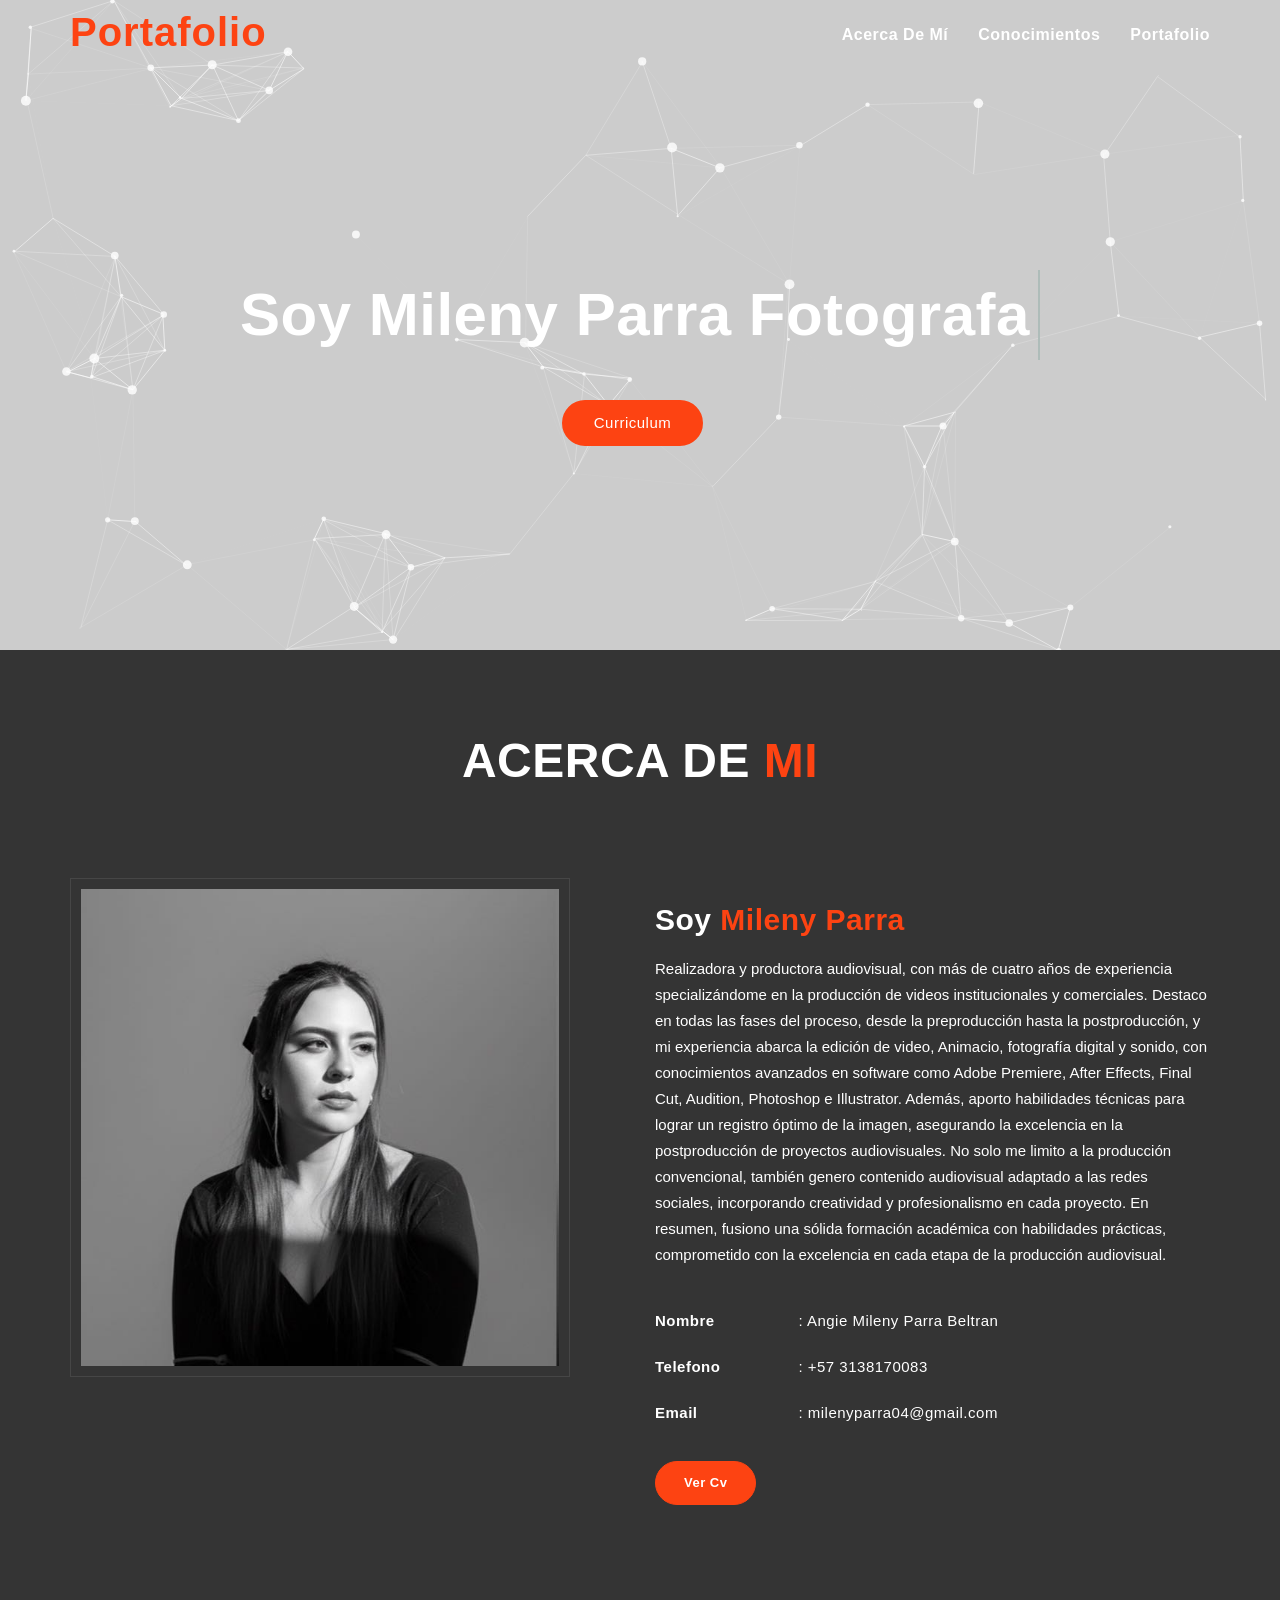
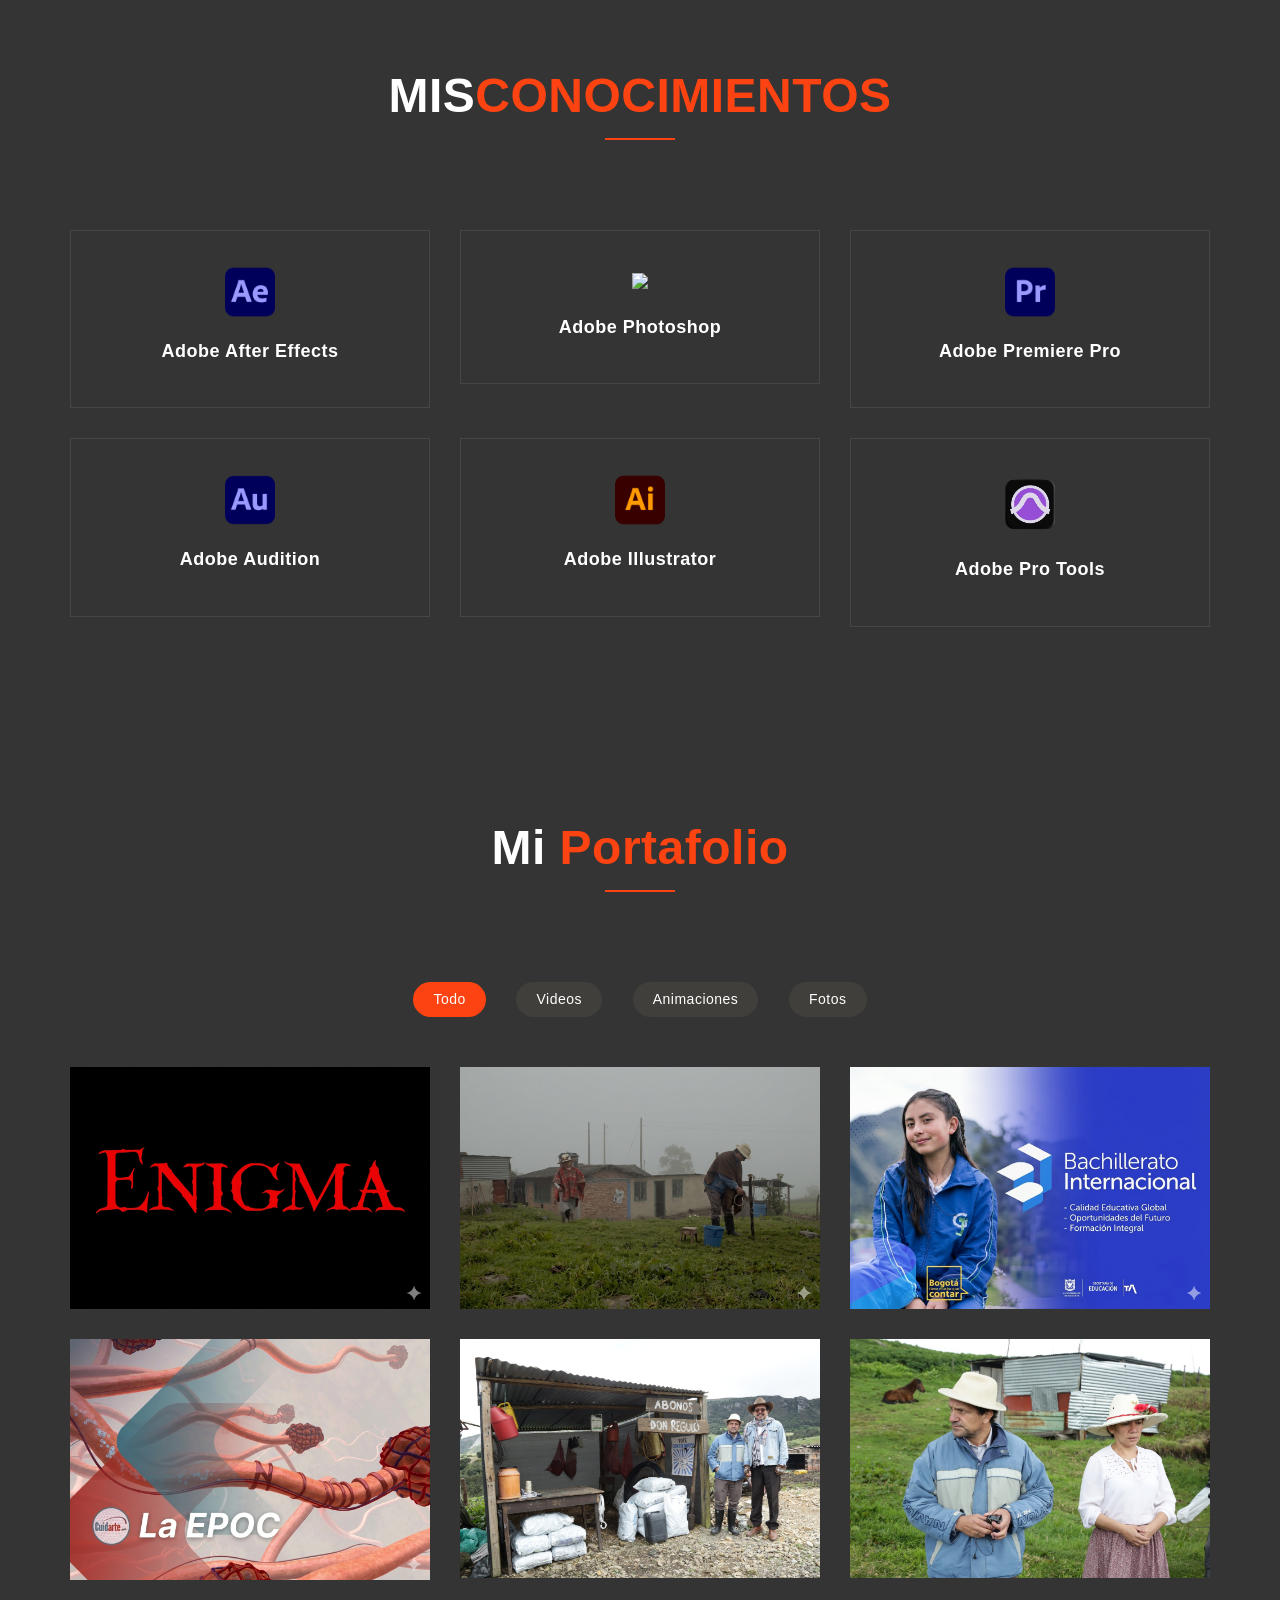
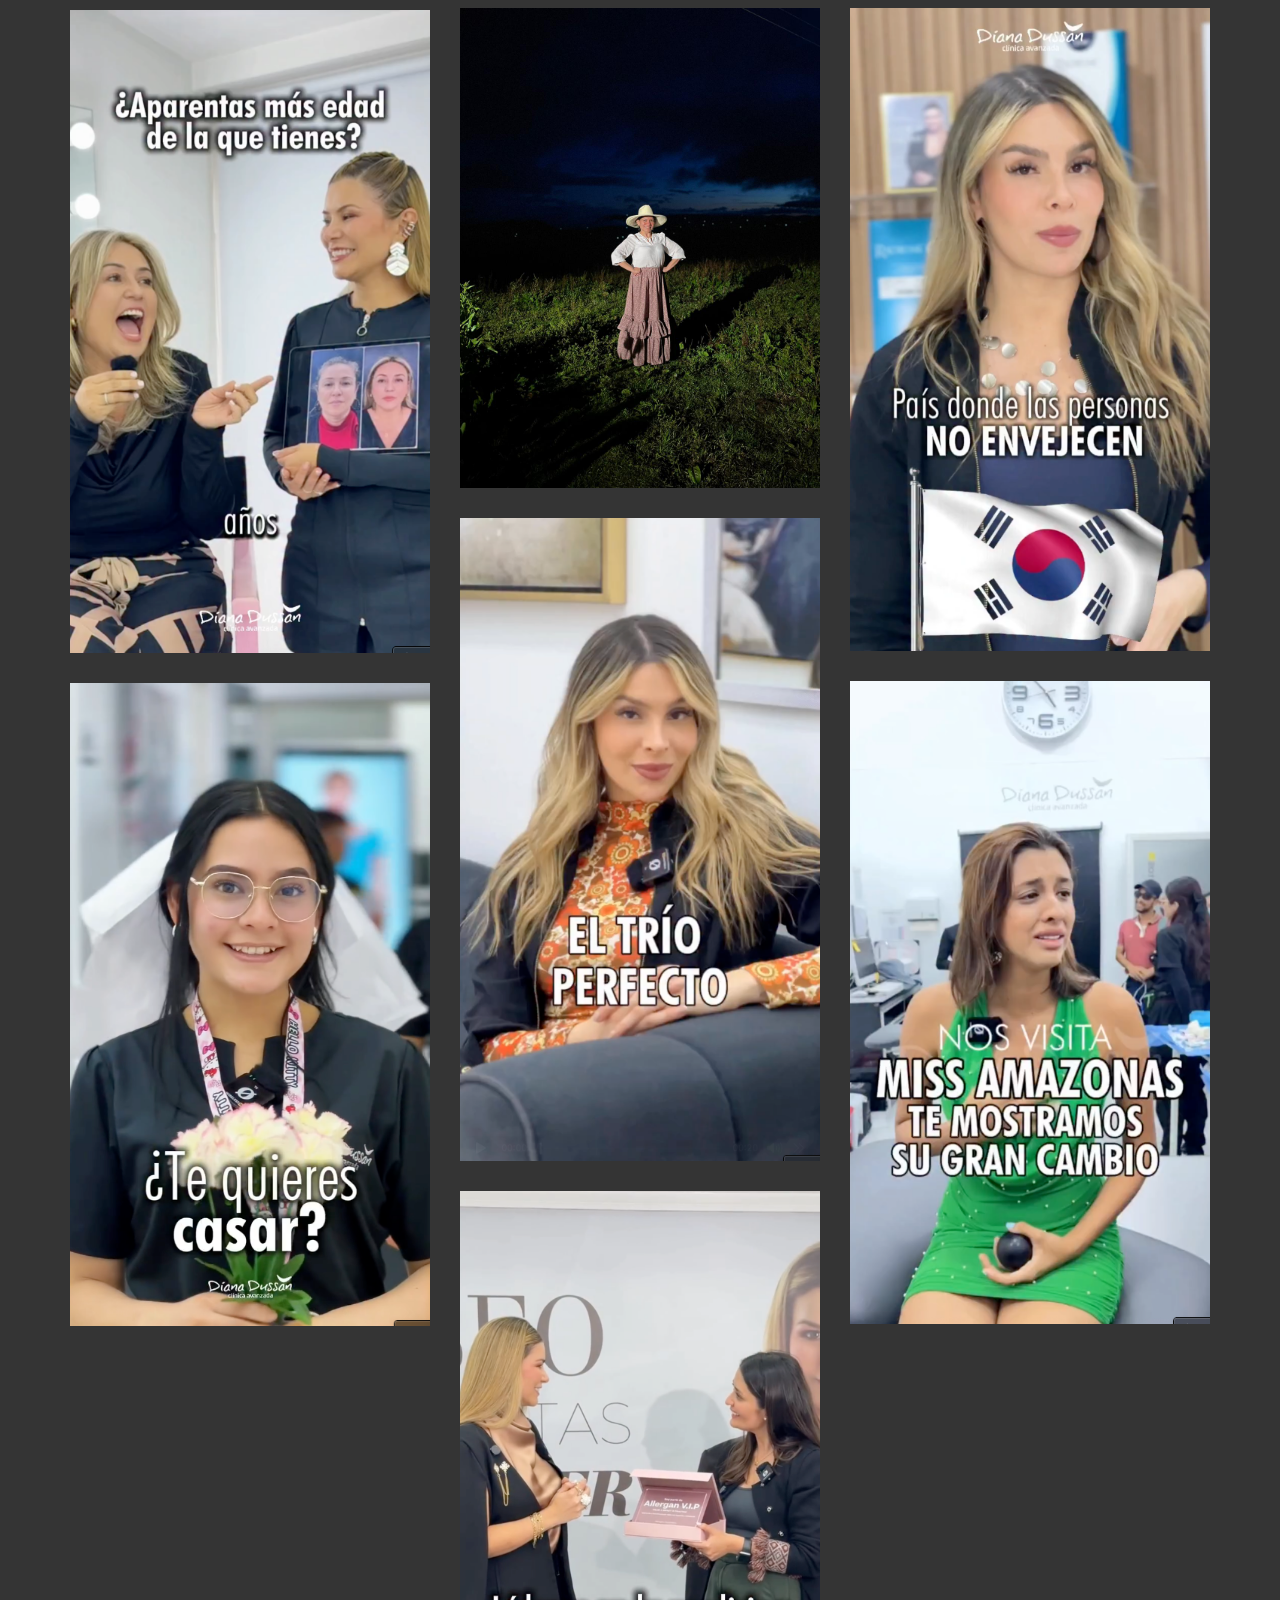
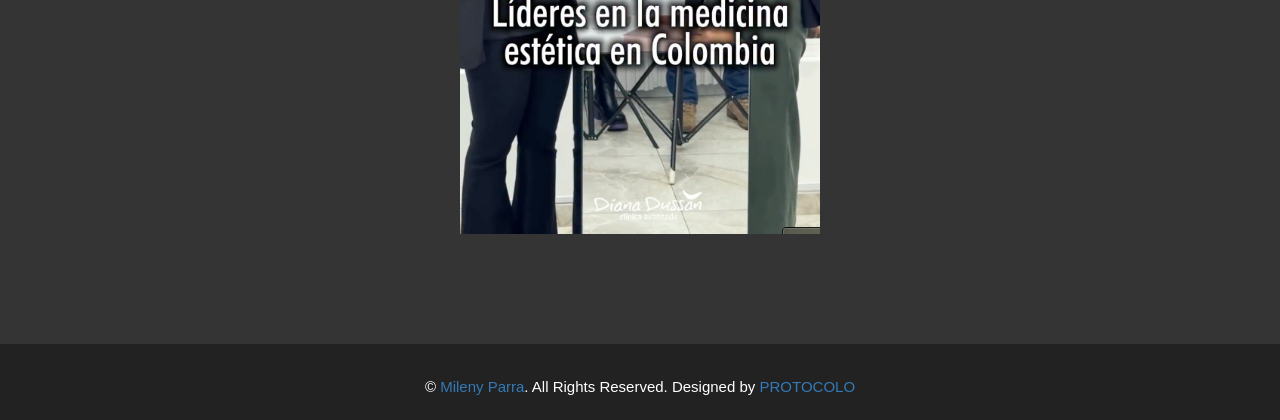
==== commit 7a5c84c3: "Update index.html" ====
--- a/index.html
+++ b/index.html
@@ -138,7 +138,7 @@
 											<div class="col-md-12">
 												<div class="ct_about">
 												   <span> Telefono </span>
-												   : +57 3123347221
+												   : +57 3138170083
 												</div>
 											</div>
 											
@@ -462,4 +462,5 @@
 		<!-- End jQuery -->
 		
 	</body>
-</html>		+
+</html>		
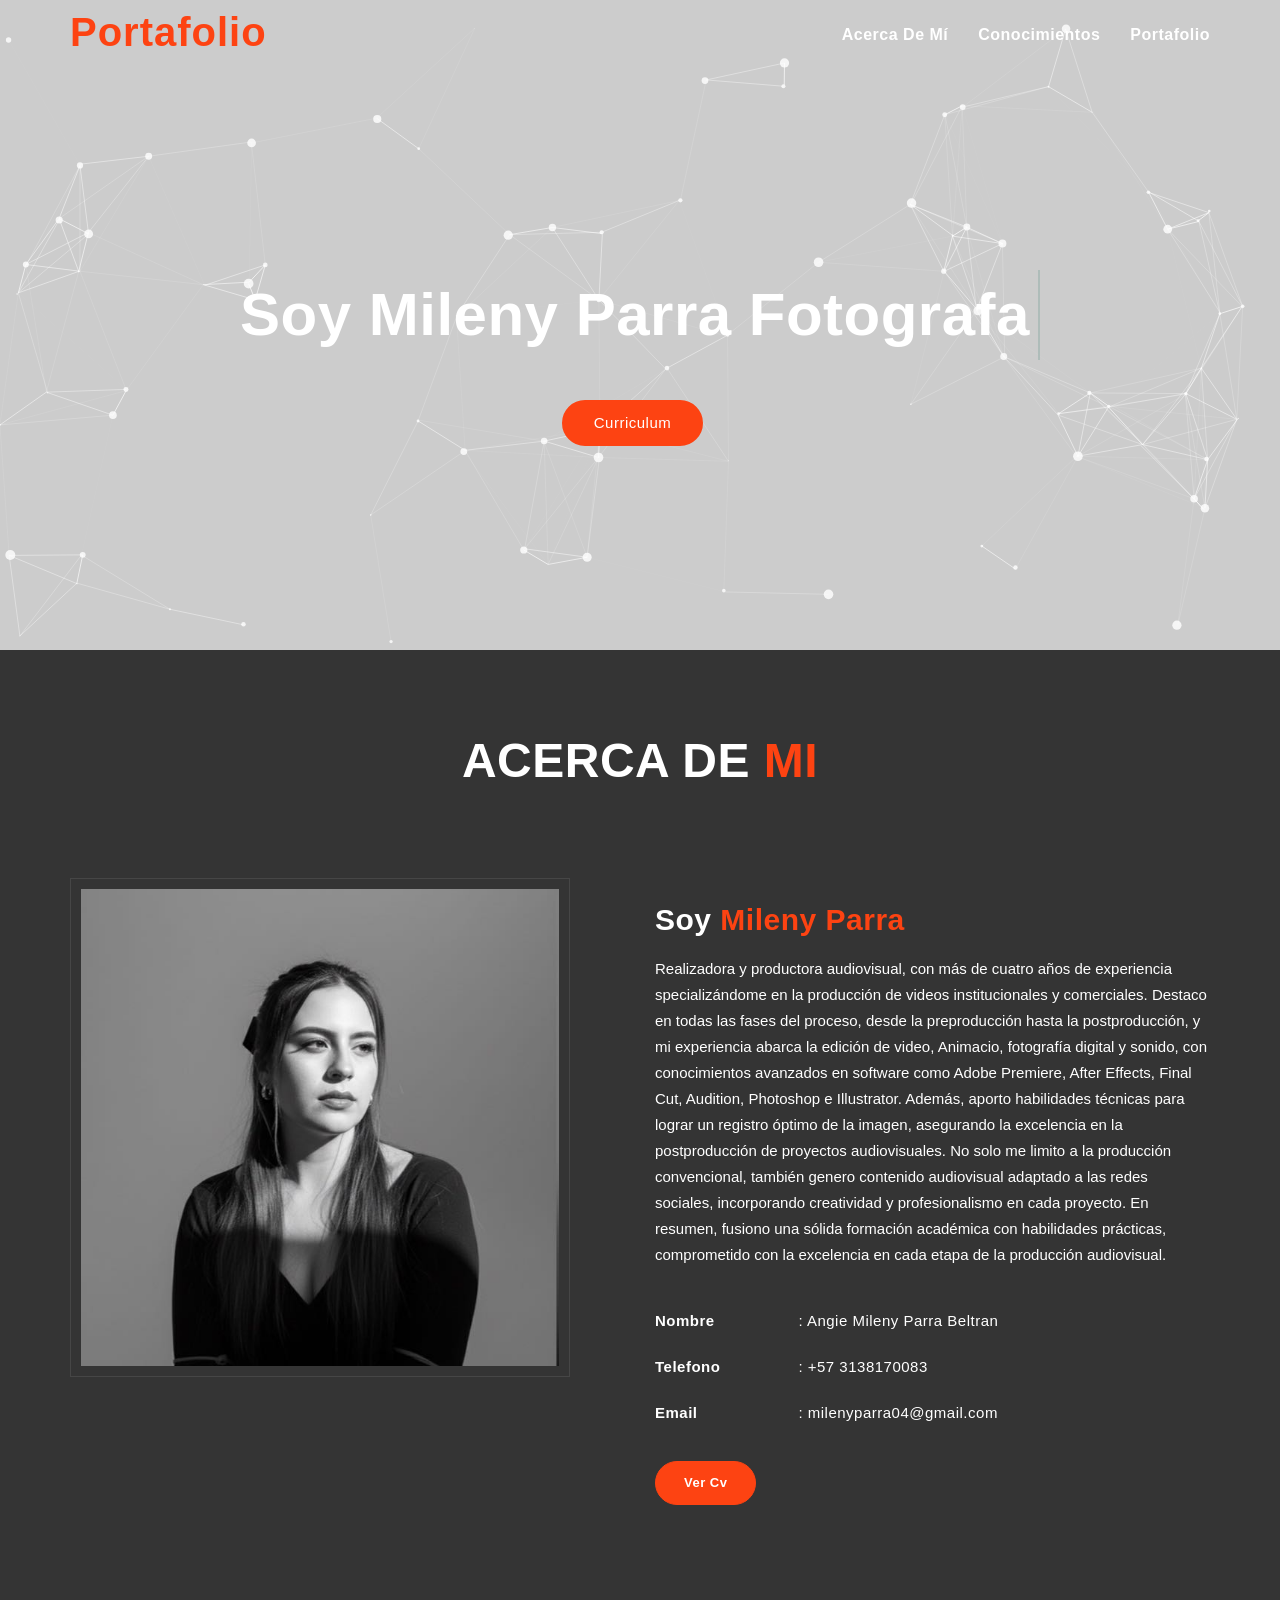
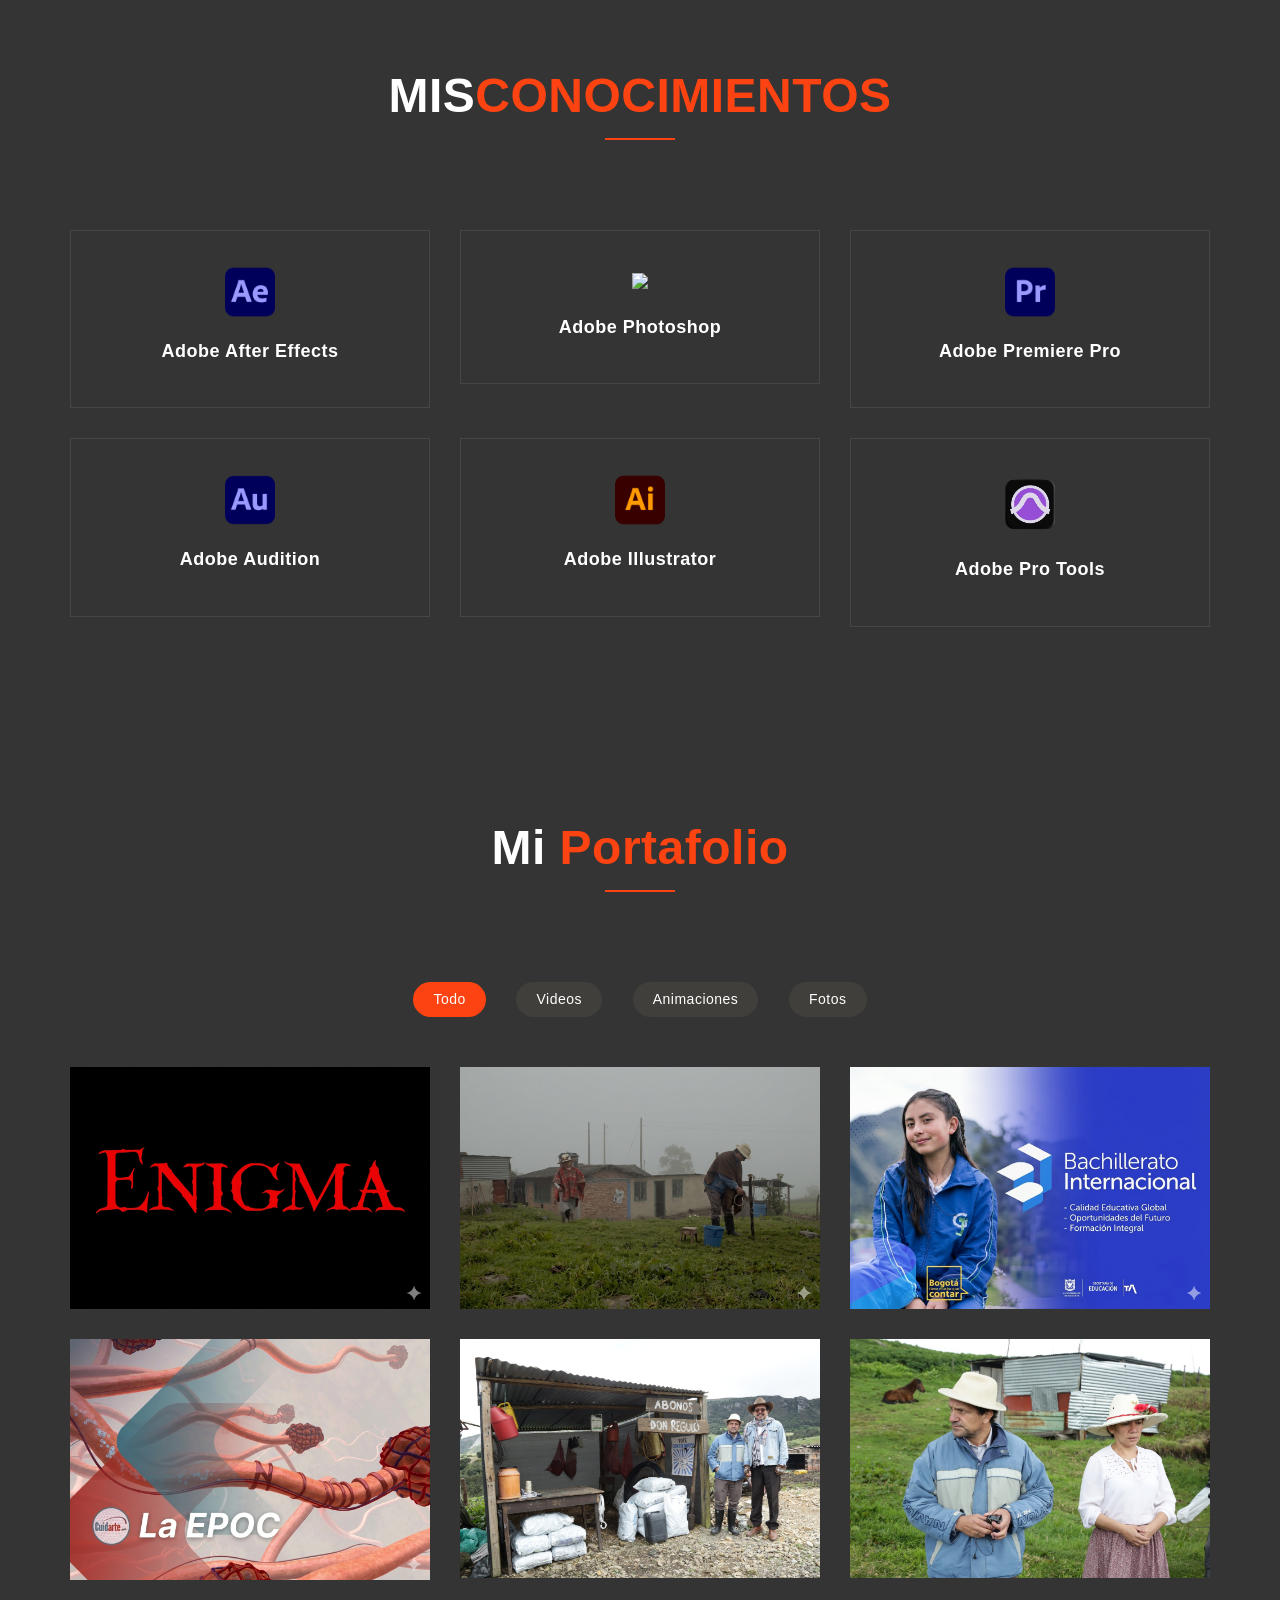
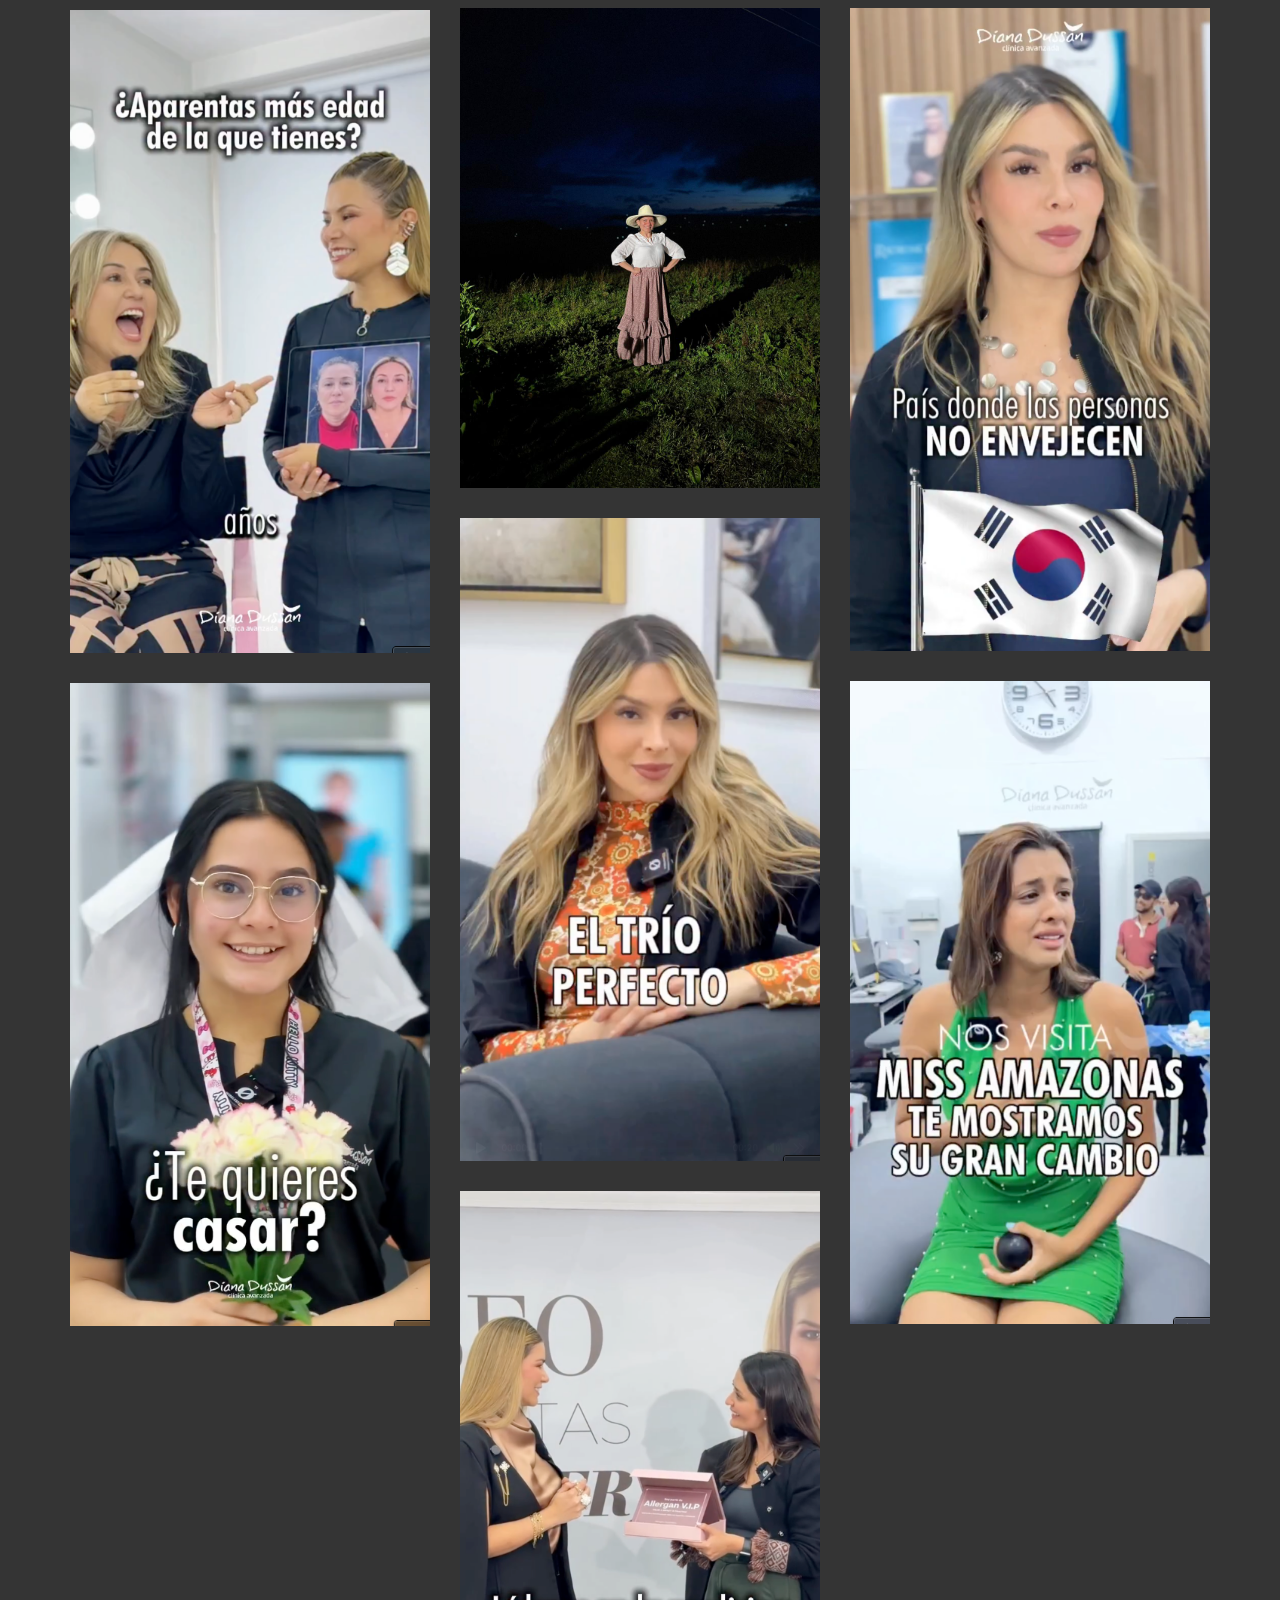
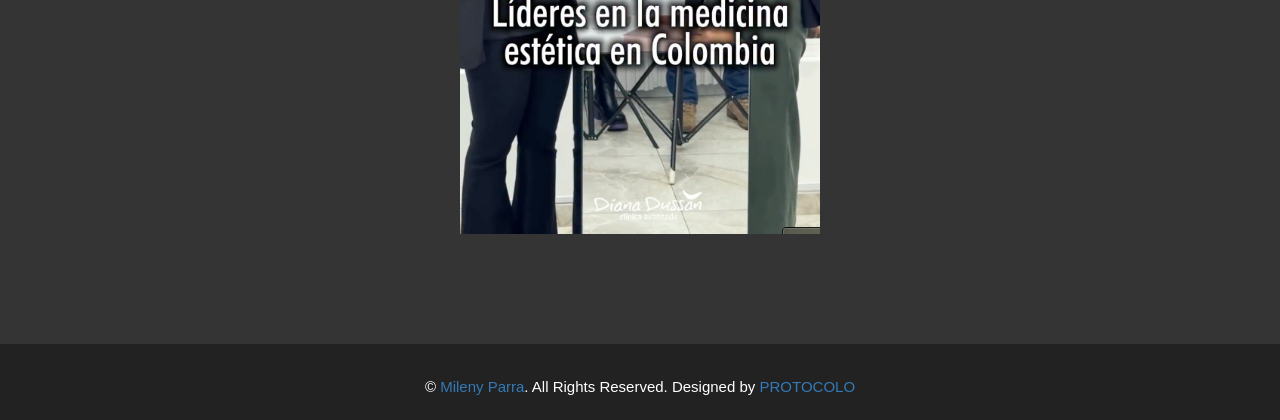
==== commit 8b8faf53: "Update index.html" ====
--- a/index.html
+++ b/index.html
@@ -179,7 +179,7 @@
 						</div> <!-- End Col -->
 						<div class="col-md-4 col-sm-6 col-xs-12">
 							<div class="single-service wow fadeInDown" data-wow-delay="0.3s">
-								<img src="images/icon/Photoshop.png" style="width: 50px;" />
+								<img src="images/icon/Photoshop.png" style="width: 60px;" />
 								<h4>Adobe Photoshop</h4>
 							</div>
 						</div> <!-- End Col -->						
@@ -439,7 +439,6 @@
 			<script src="js/app.js"></script>
 			<script src="js/jquery.stellar.min.js"></script>
 			<script src="js/lightbox.min.js"></script>
-			<script src="js/scrolltopcontrol.js"></script>
 			<script src="js/wow.min.js"></script>
 			<script src="js/main.js"></script>
 			<script>
@@ -464,3 +463,4 @@
 	</body>
 
 </html>		
+
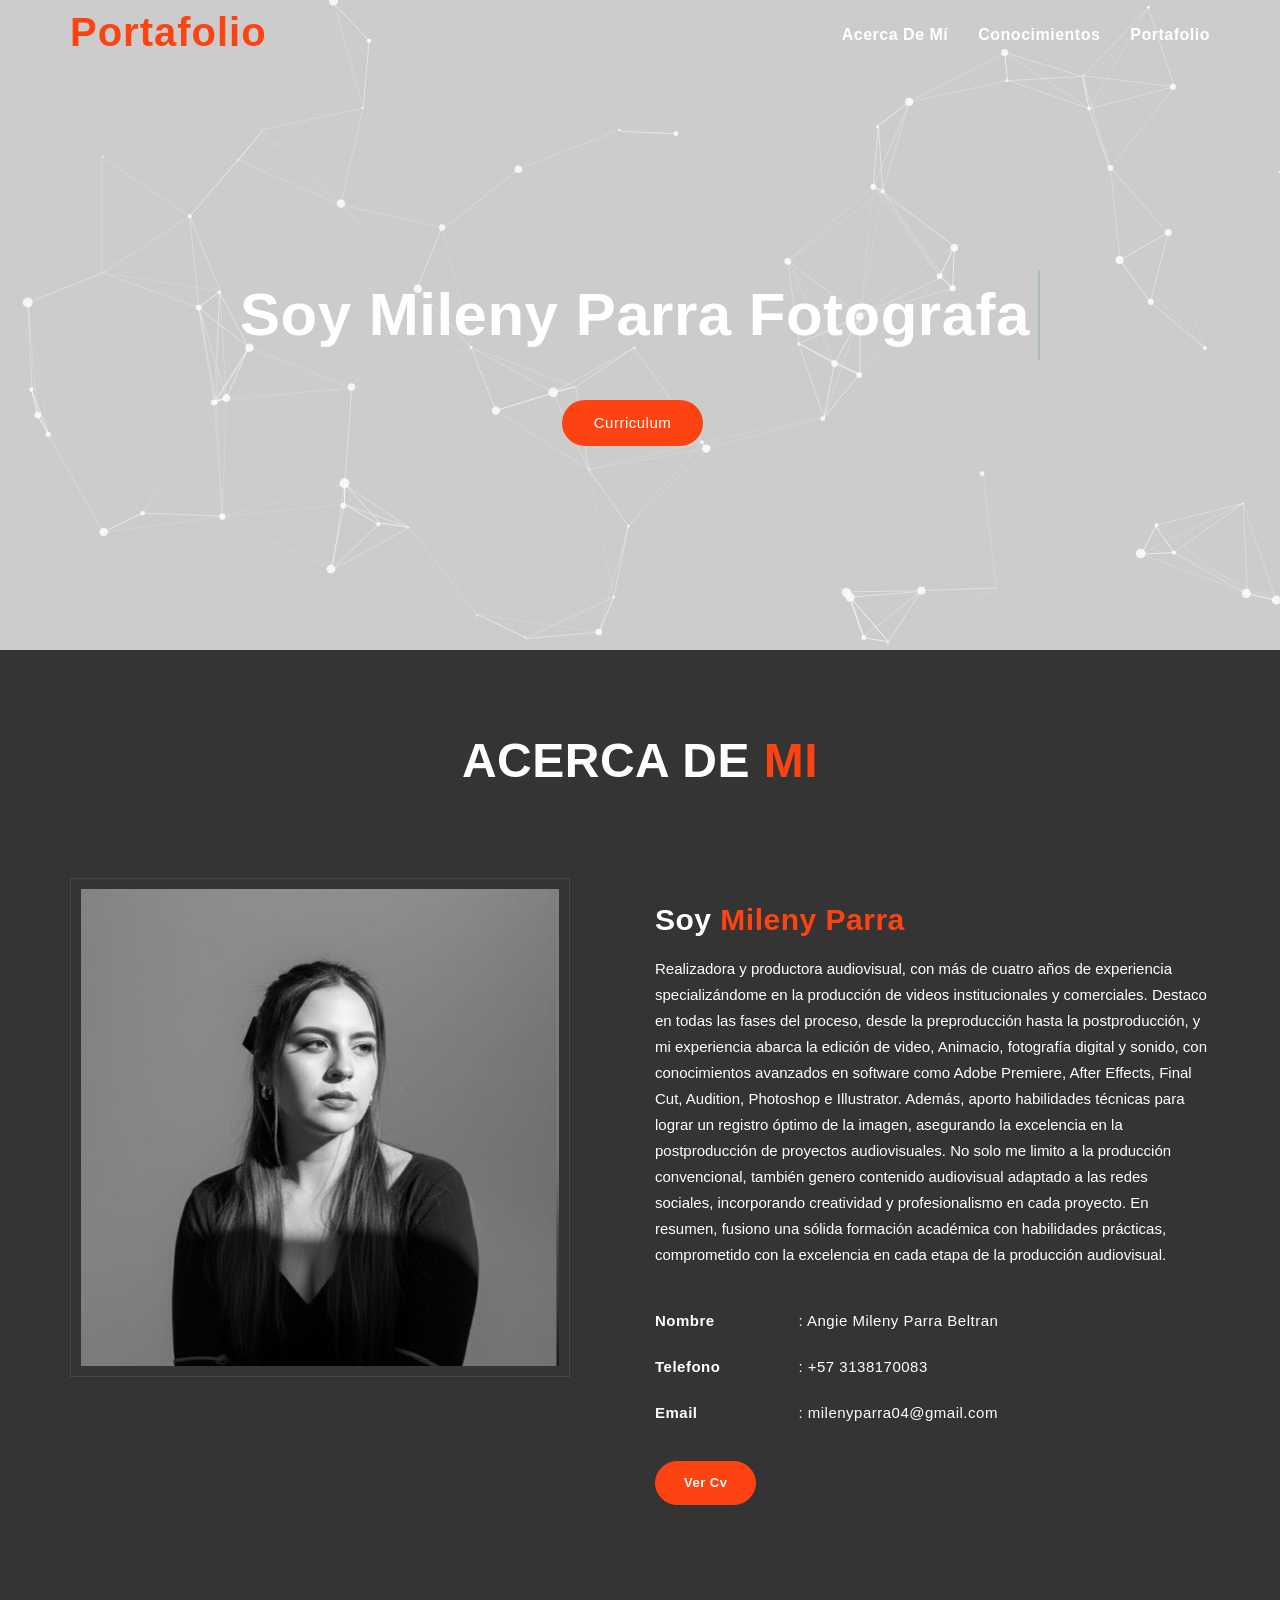
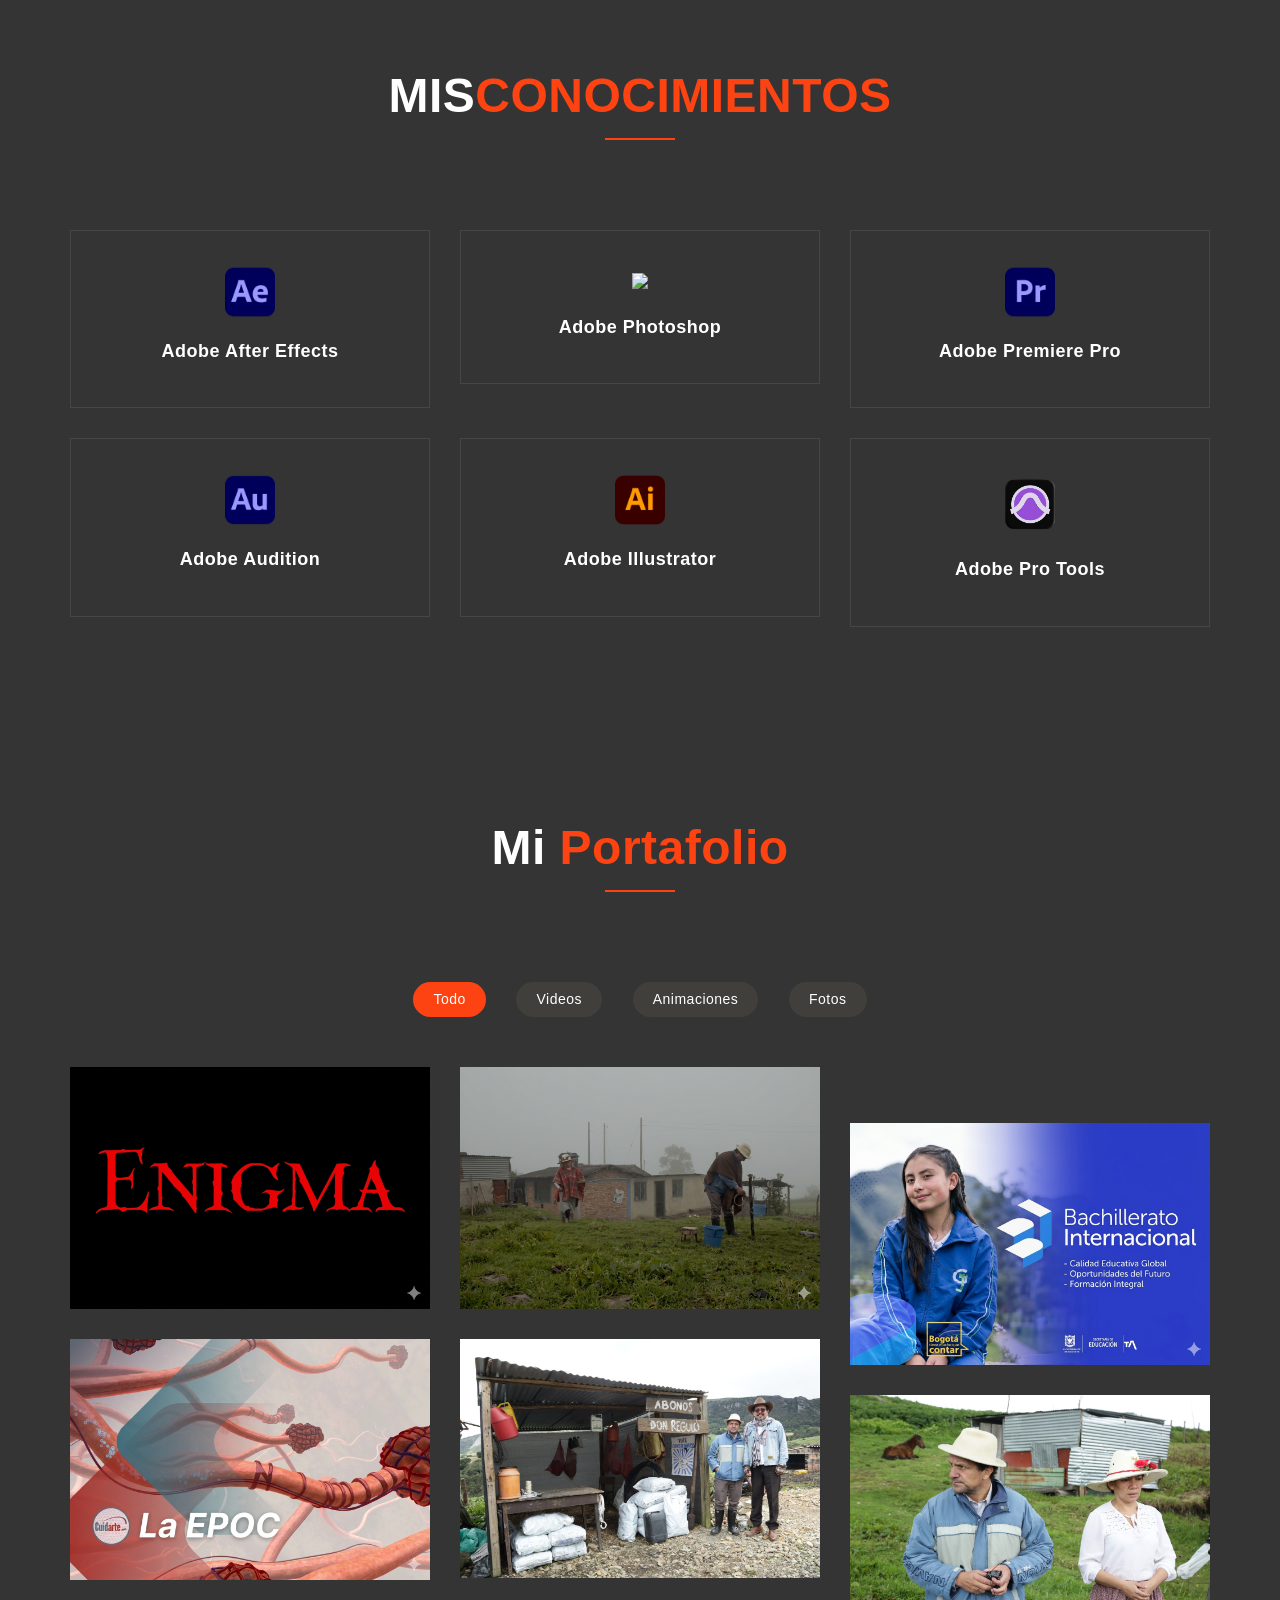
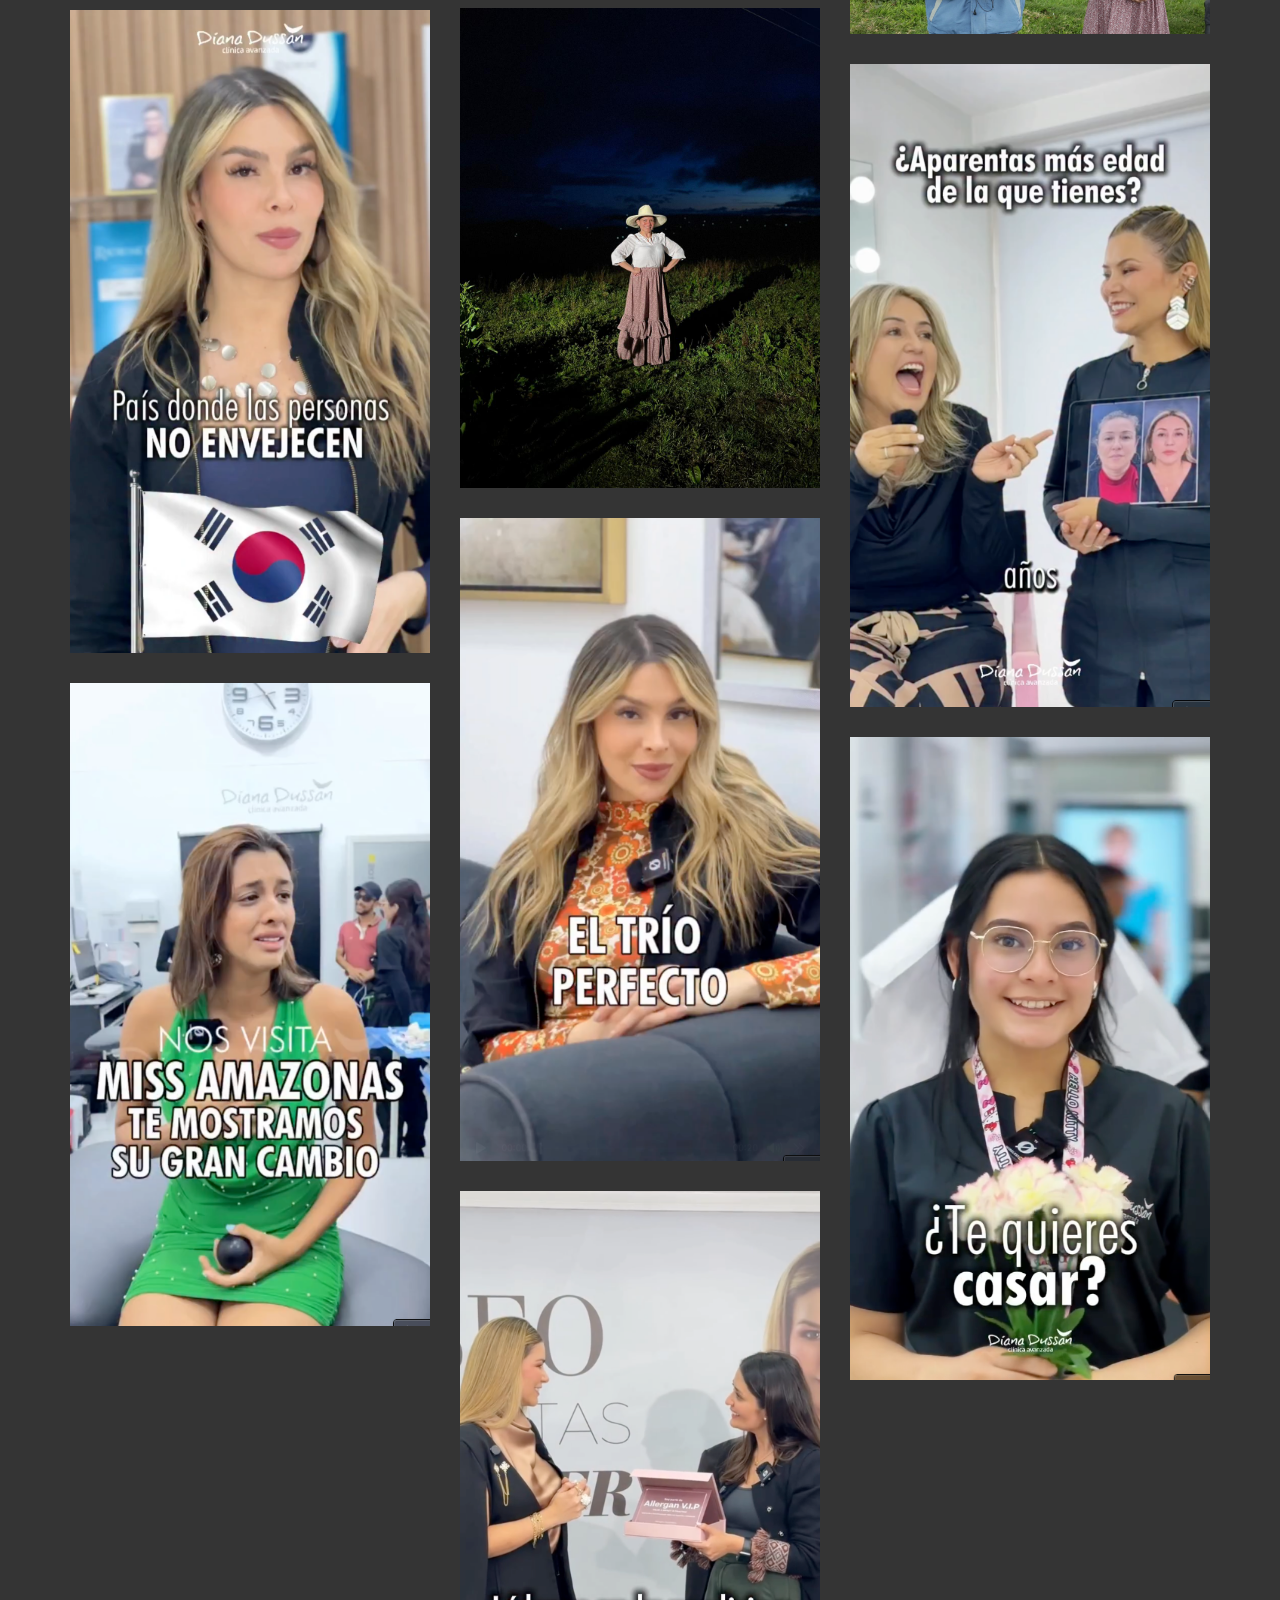
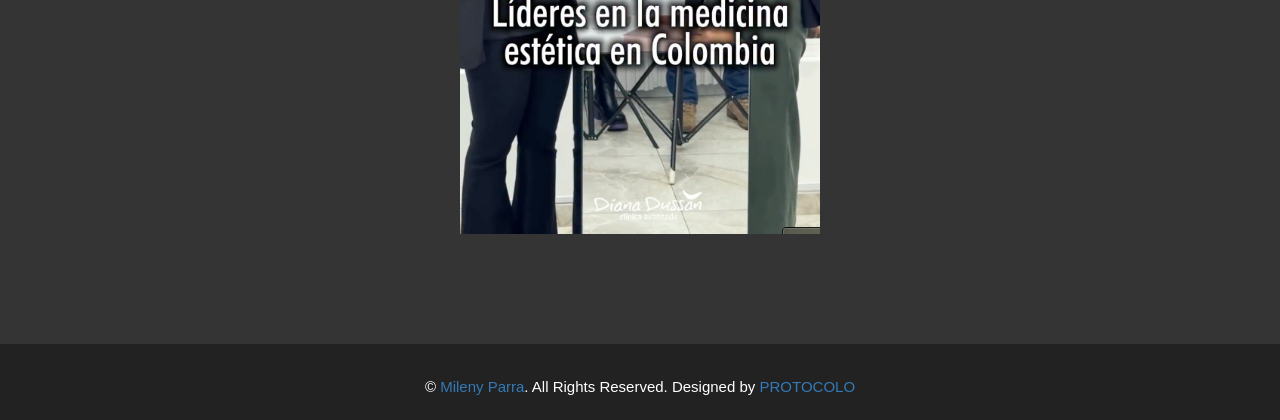
==== commit b3160273: "Update index.html" ====
--- a/index.html
+++ b/index.html
@@ -257,6 +257,18 @@
 									</div>
 								</div>
 							</div>
+							<div class="col-md-4 col-sm-6 col-xs-12 element-item Branding">
+								<div class="item-img">
+									<img src="images/portfolio/La-vida-del-agua.png" alt="" />
+									<div class="item-img-overlay">
+										<div class="overlay-info full-width">
+											<a href="#" class="video-btn" data-toggle="modal" data-src="https://www.youtube.com/embed/amKURZVaj4o" title="La vida del agua" data-target="#videoModal">
+												<span class="icon"><img src="images/icon/Play.png" alt="Play"></span>
+											</a>
+										</div>
+									</div>
+								</div>
+							</div>
 							<div class="col-md-4 col-sm-6 col-xs-12 element-item Application">
 								<div class="item-img">
 									<img src="images/portfolio/Bachillerato-internacional.png" alt="" />
@@ -464,3 +476,4 @@
 
 </html>		
 
+
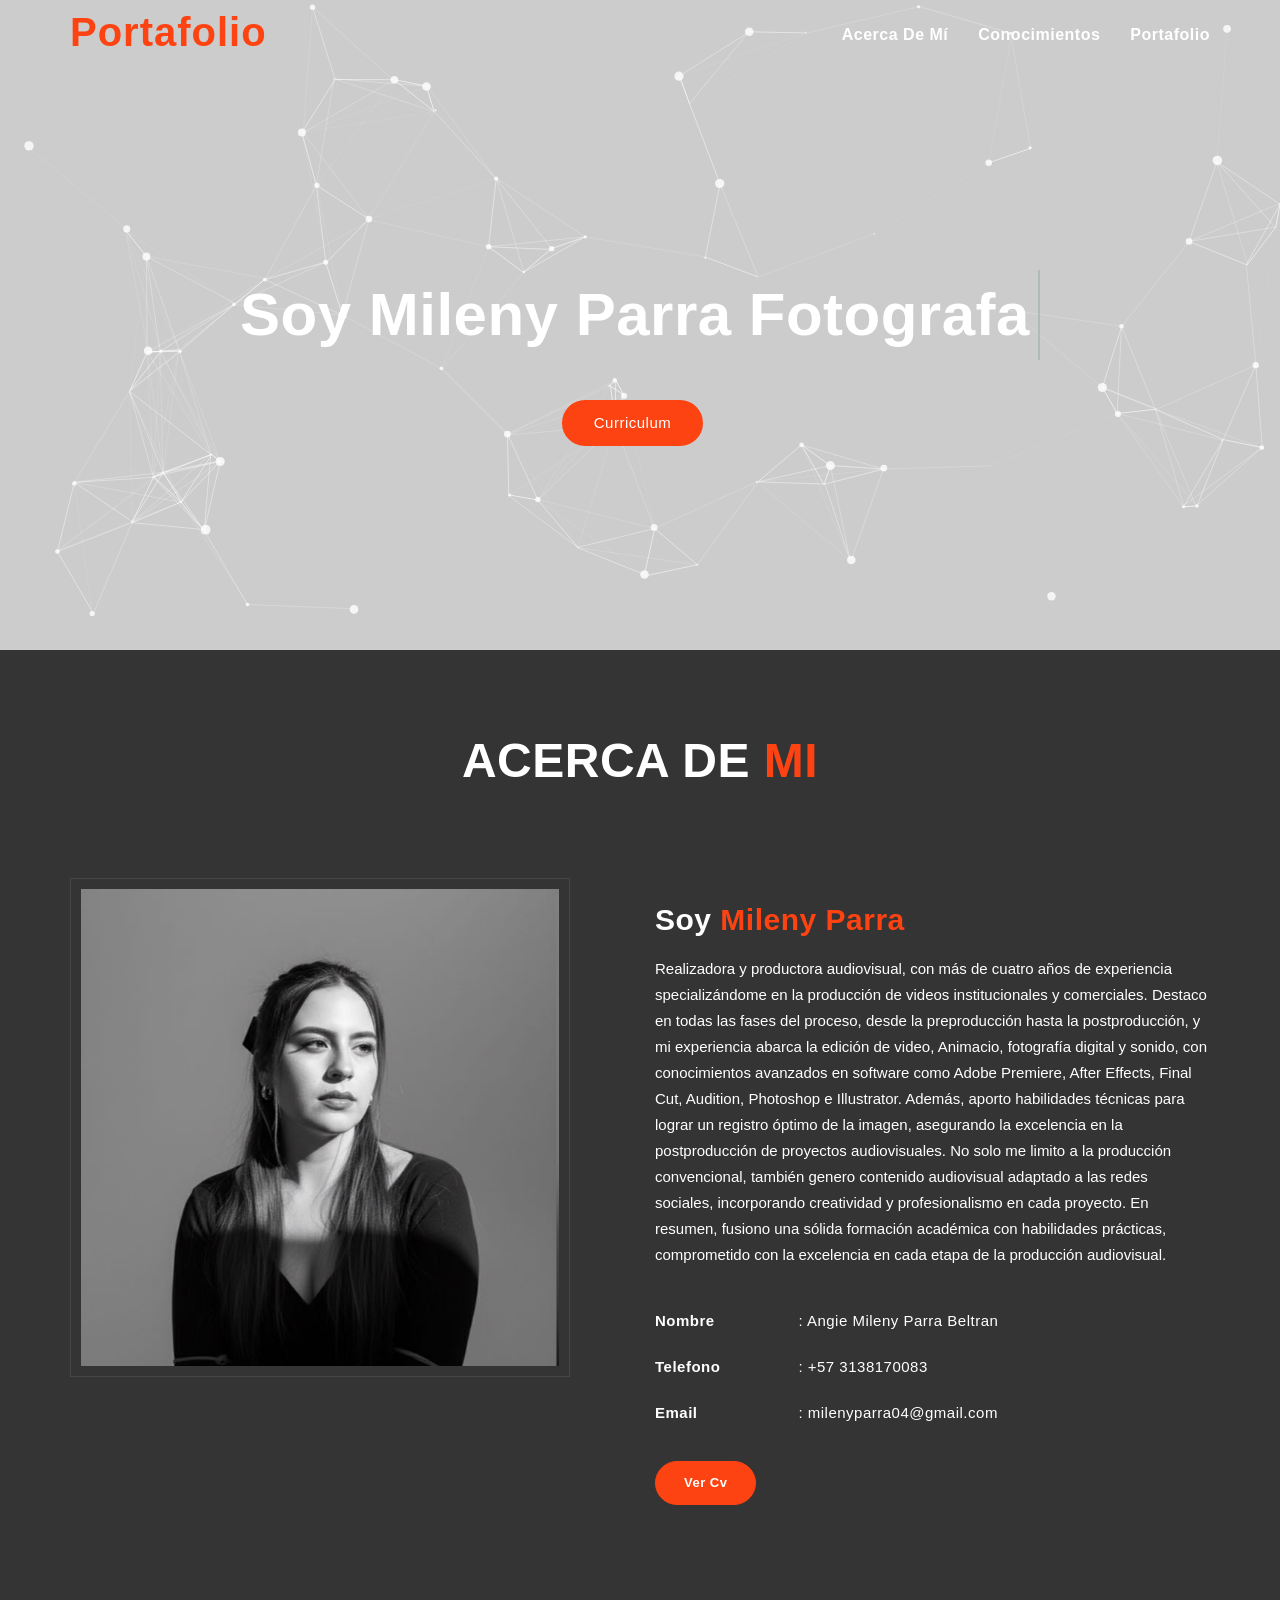
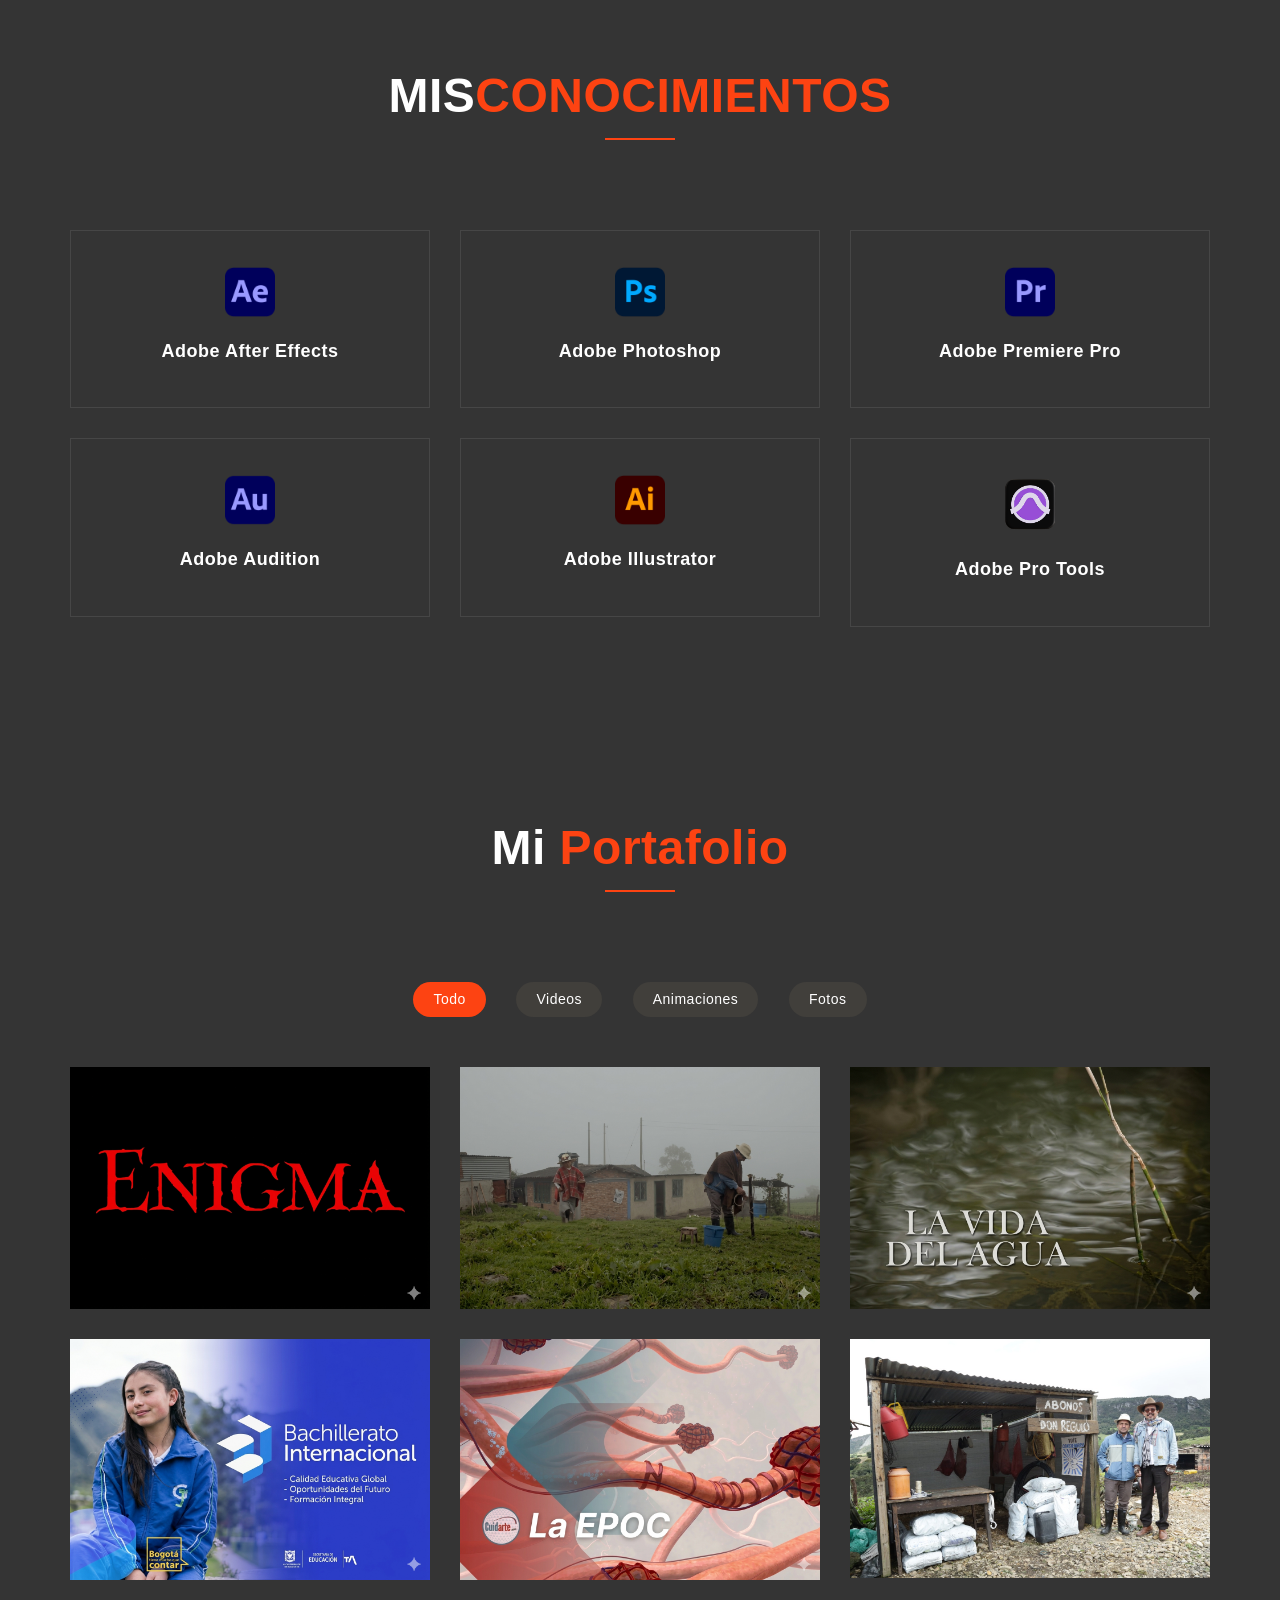
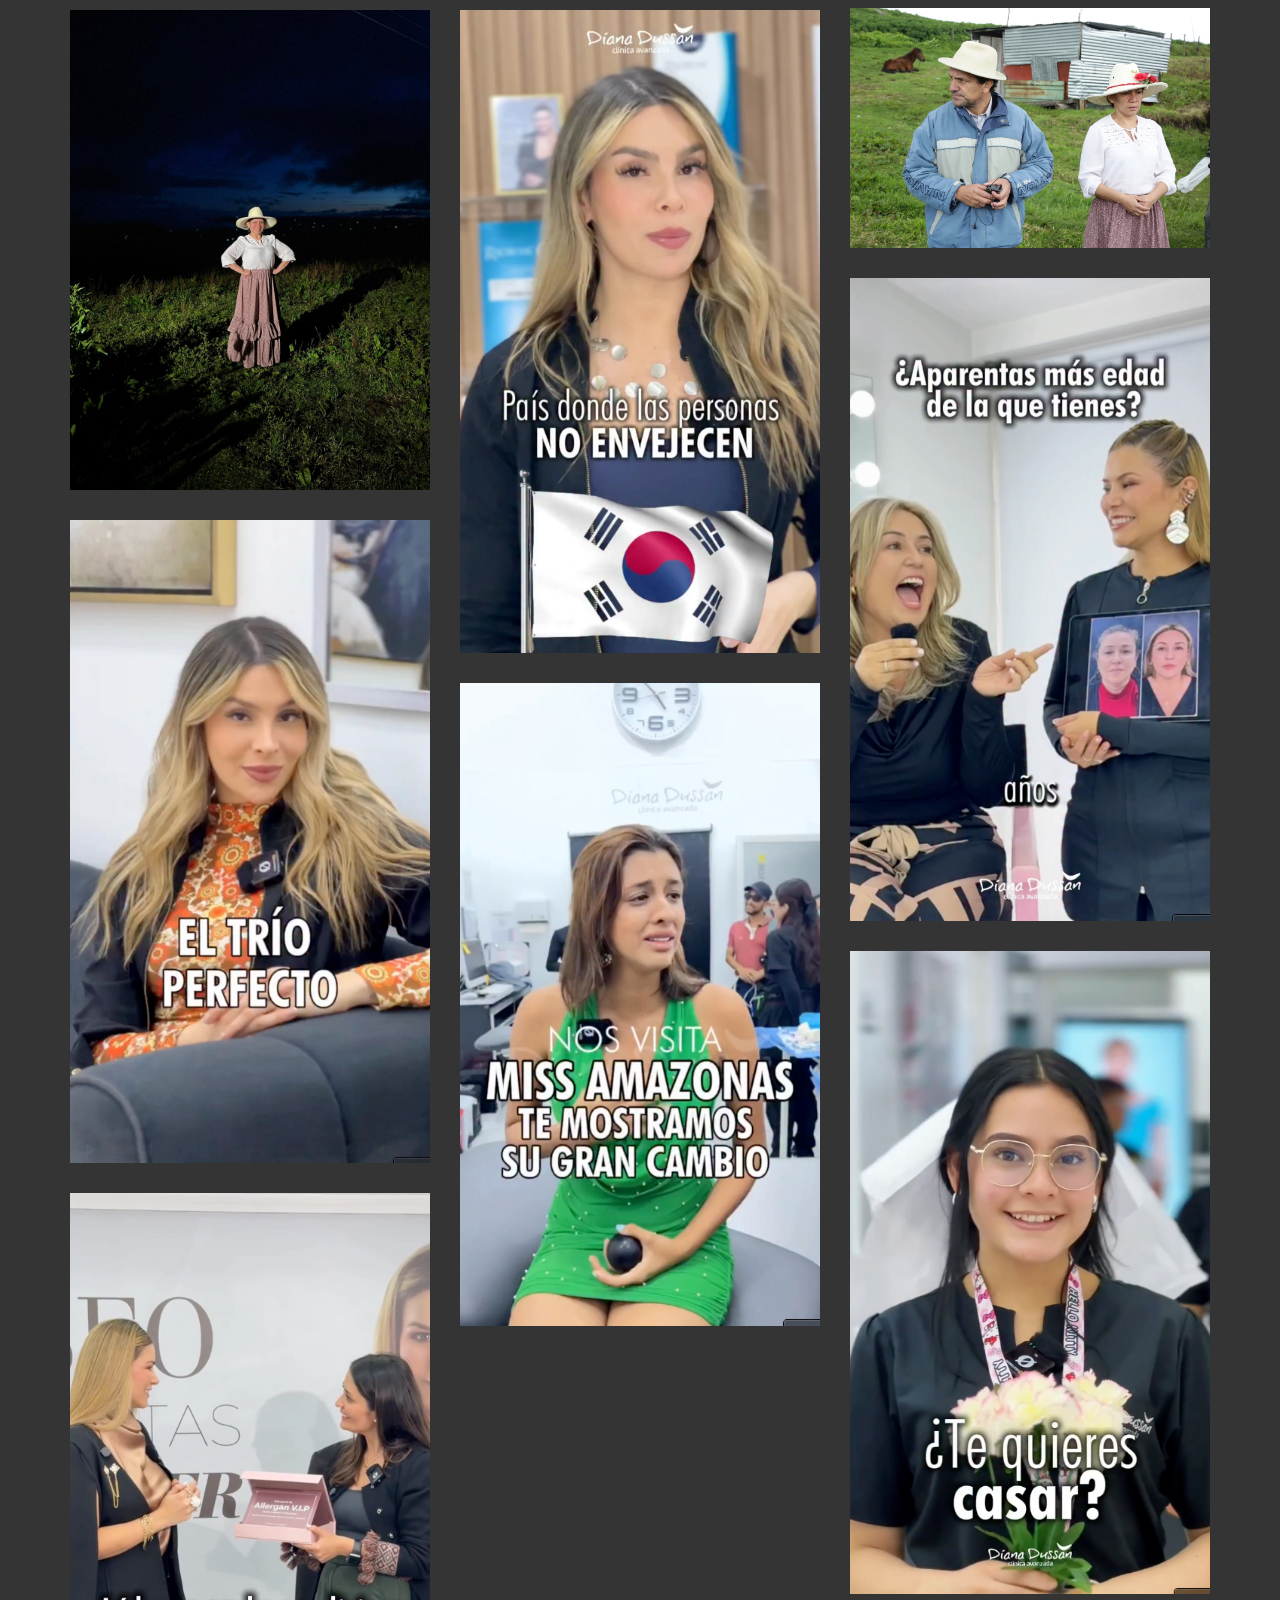
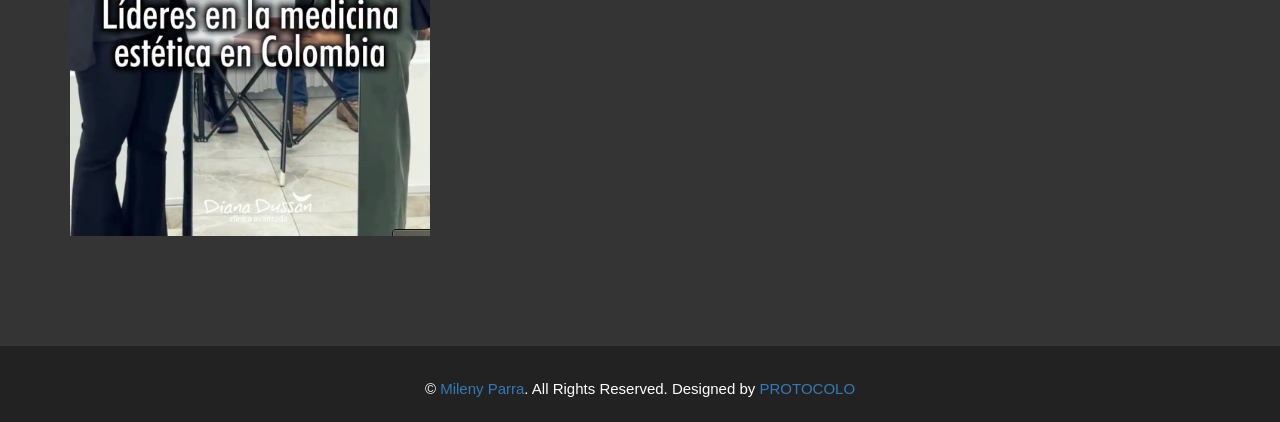
==== commit ac4b8f1a: "Update index.html" ====
--- a/index.html
+++ b/index.html
@@ -179,7 +179,7 @@
 						</div> <!-- End Col -->
 						<div class="col-md-4 col-sm-6 col-xs-12">
 							<div class="single-service wow fadeInDown" data-wow-delay="0.3s">
-								<img src="images/icon/Photoshop.png" style="width: 60px;" />
+								<img src="images/icon/Photoshop.png" style="width: 50px;" />
 								<h4>Adobe Photoshop</h4>
 							</div>
 						</div> <!-- End Col -->						
@@ -477,3 +477,4 @@
 </html>		
 
 
+
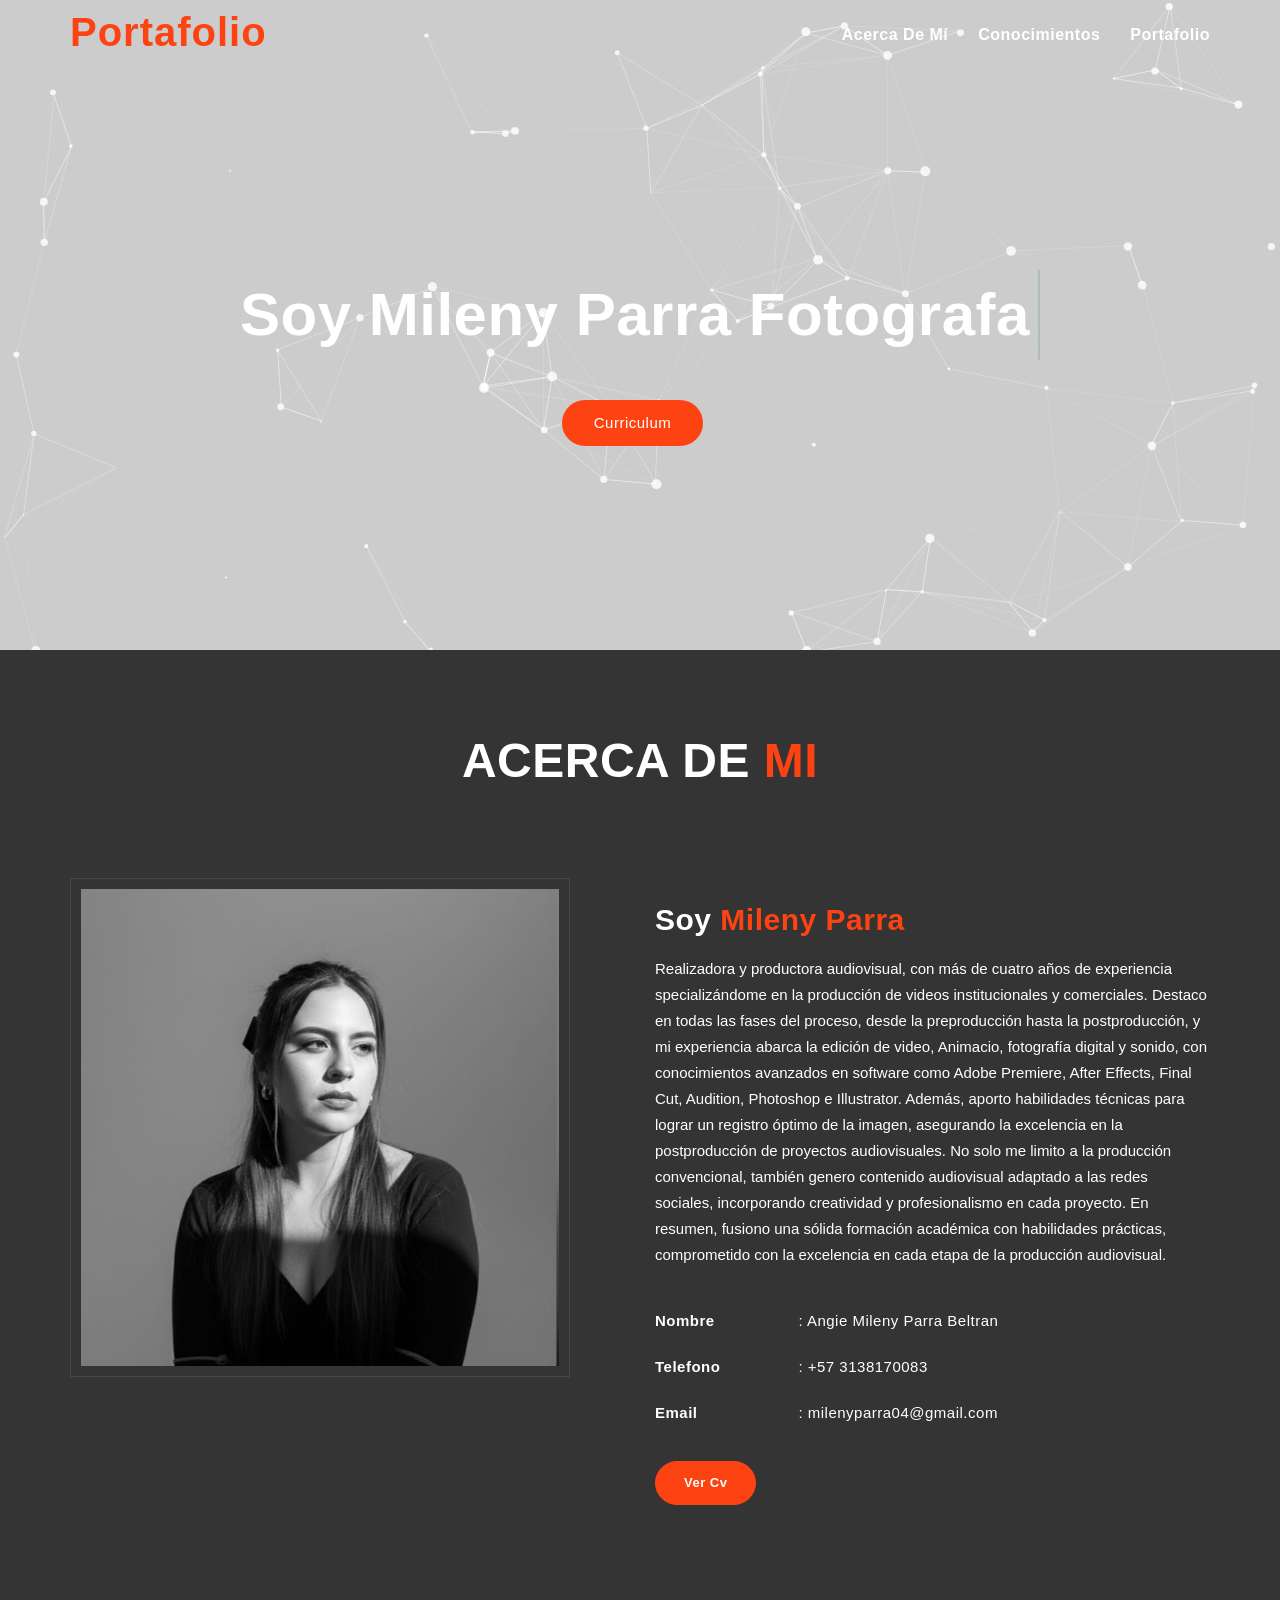
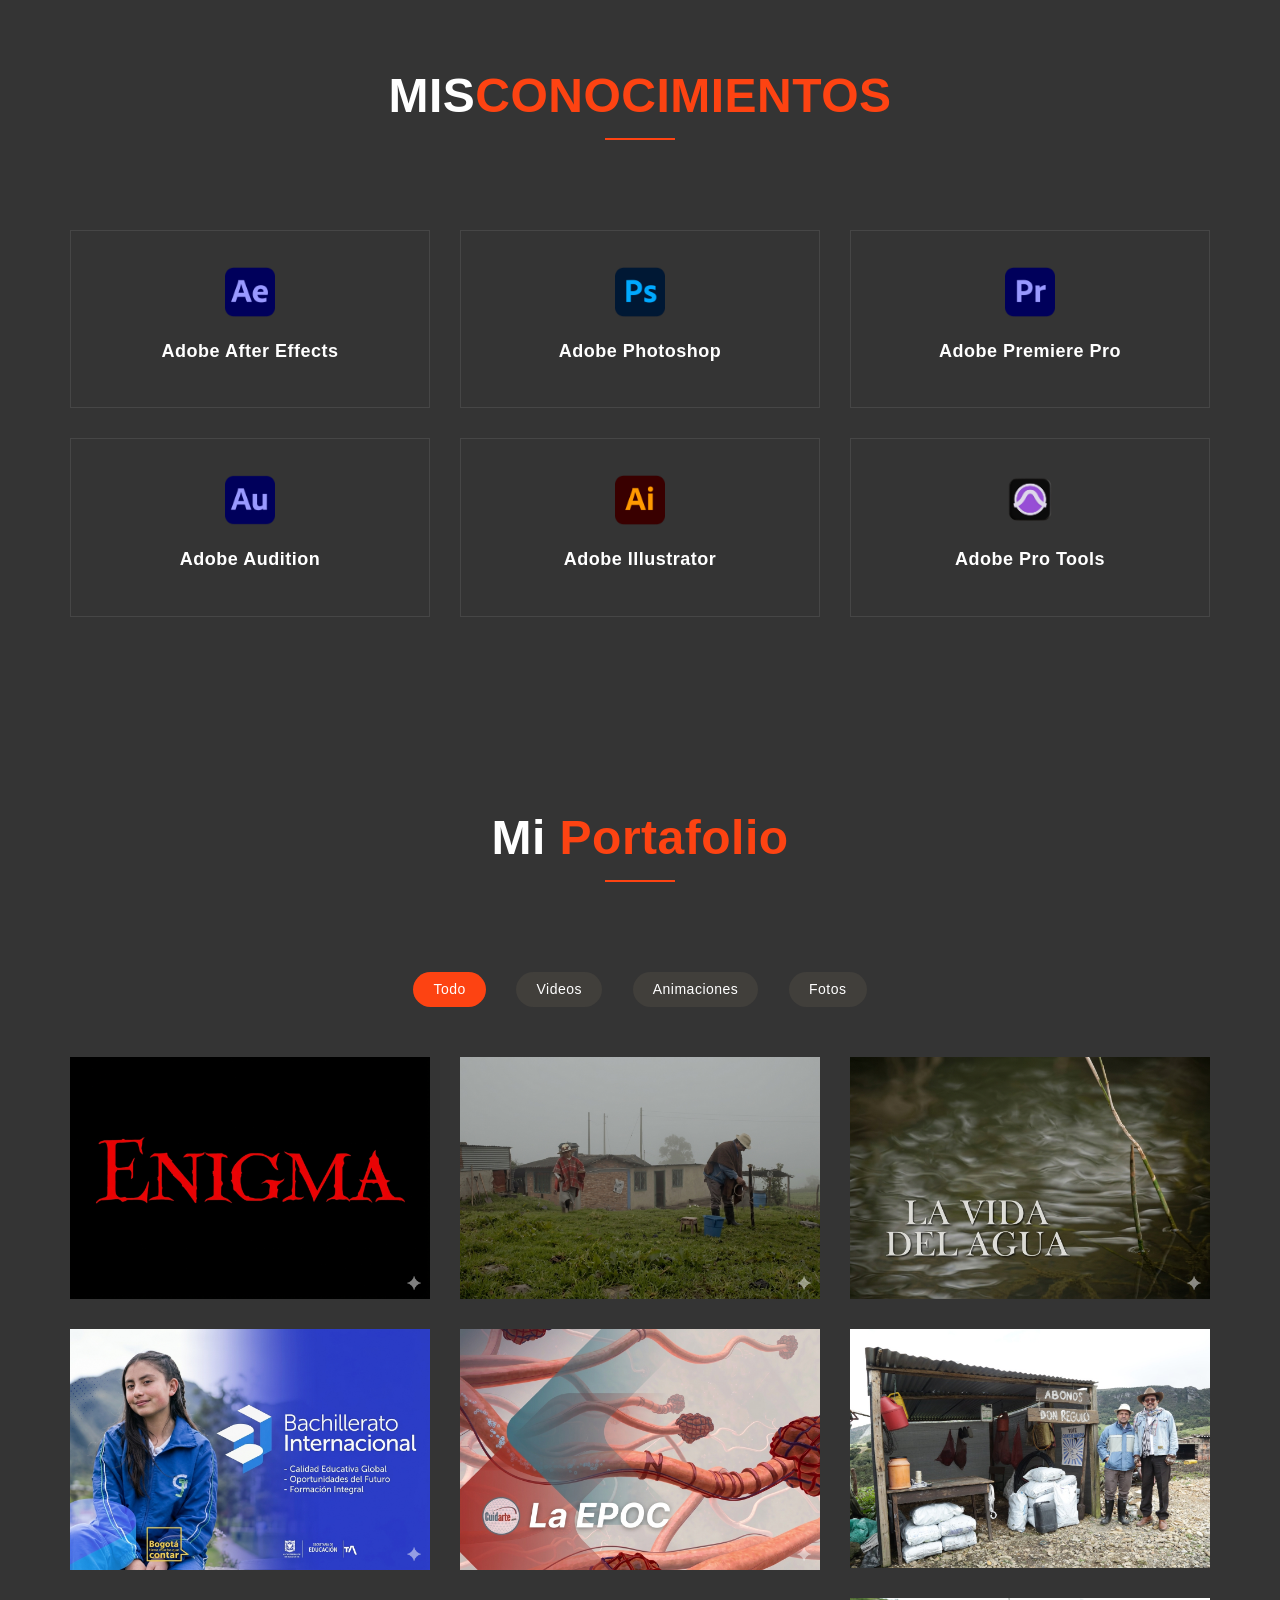
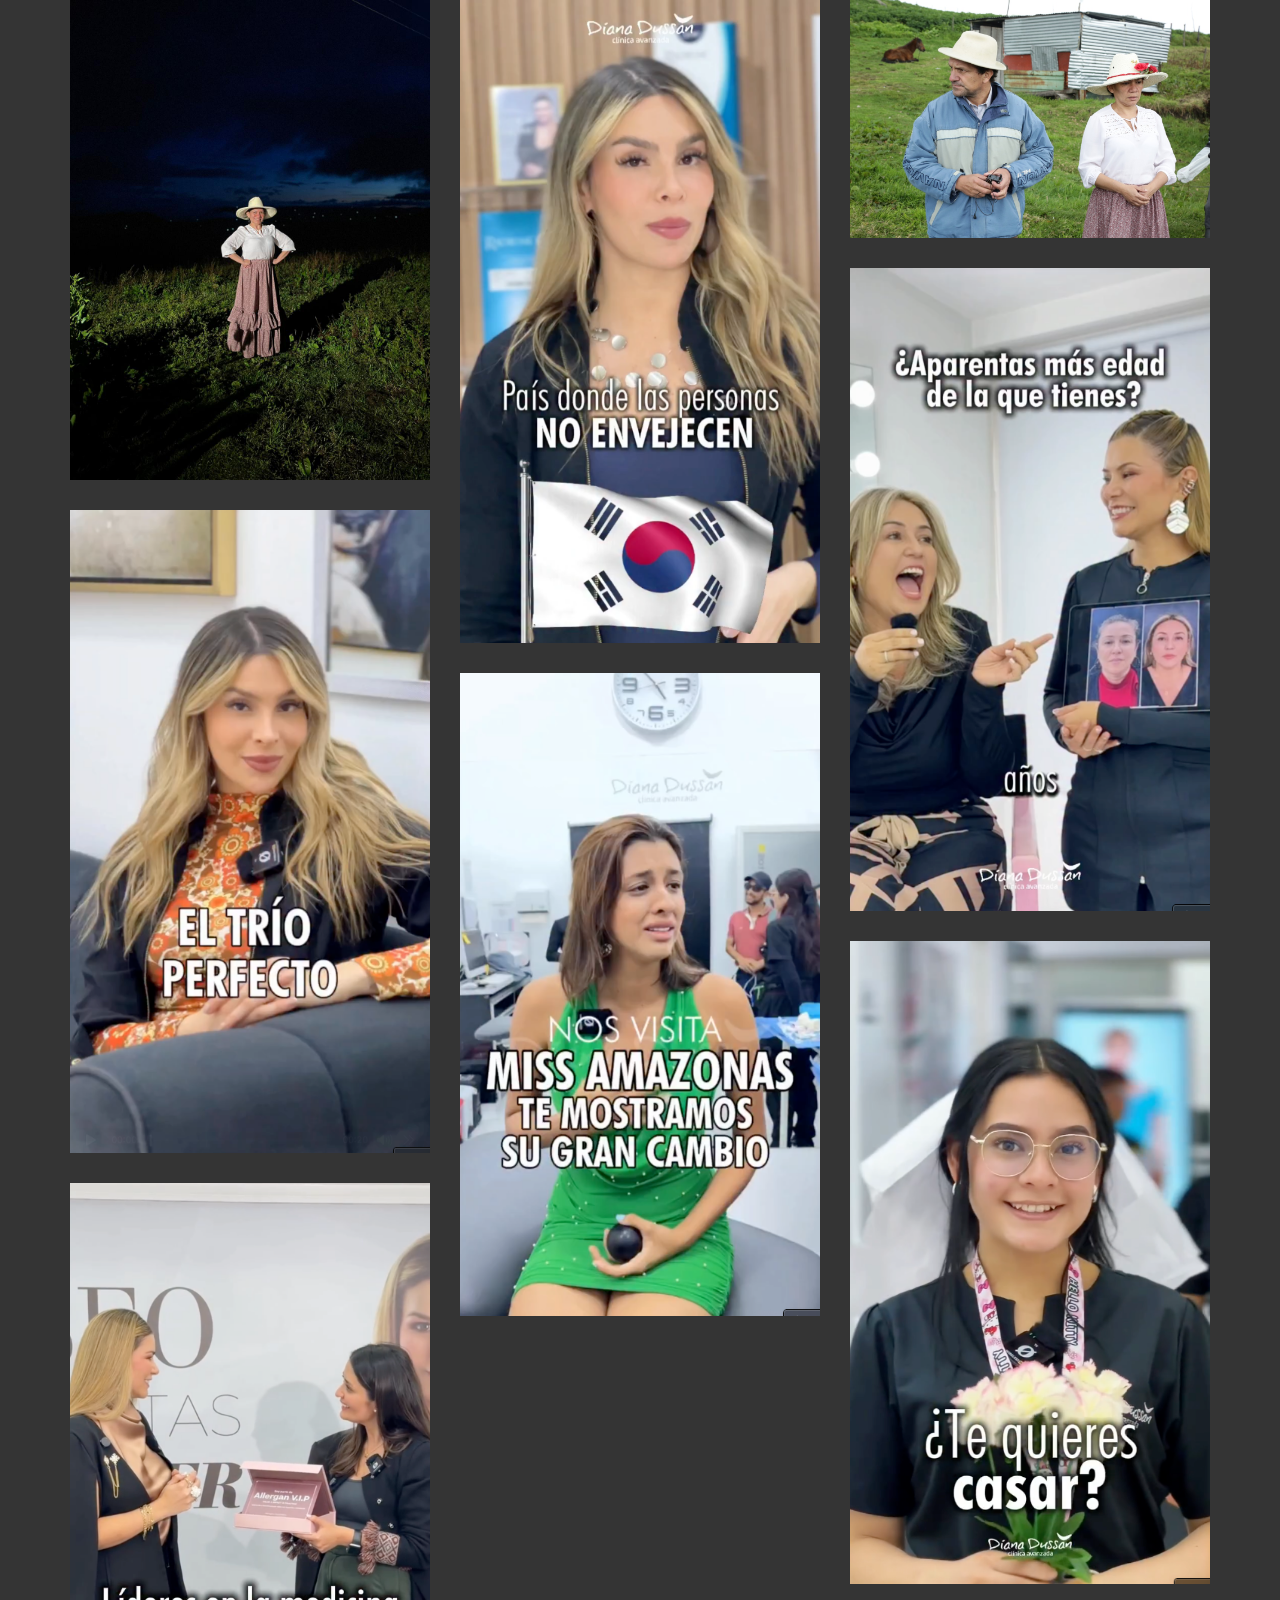
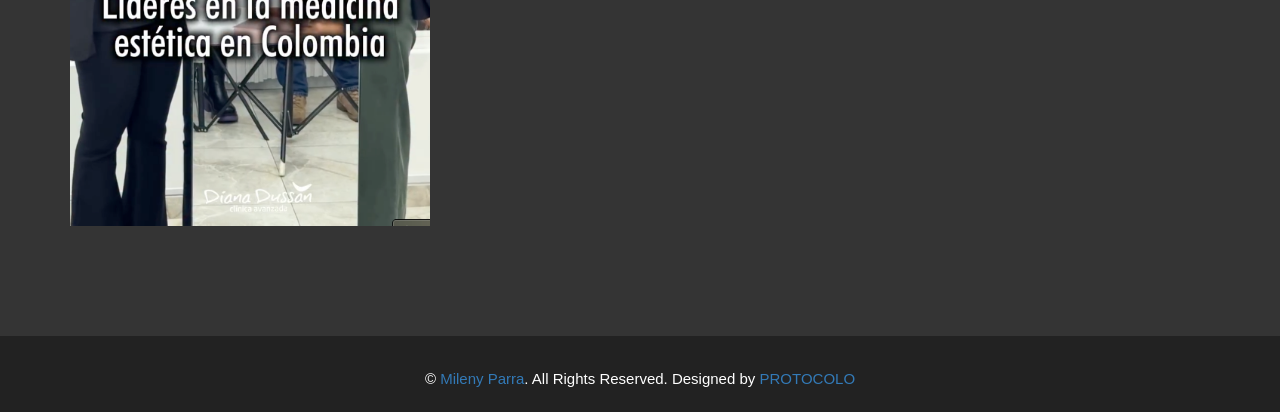
==== commit deb28c71: "Update index.html" ====
--- a/index.html
+++ b/index.html
@@ -203,7 +203,7 @@
 						</div> <!-- End Col -->
 						<div class="col-md-4 col-sm-6 col-xs-12">
 							<div class="single-service wow fadeInUp" data-wow-delay="0.3s">
-								<img src="images/icon/Pro tools.webp" style="width: 60px;" />
+								<img src="images/icon/Pro tools.webp" style="width: 50px;" />
 								<h4>Adobe Pro Tools</h4>
 							</div>
 						</div> <!-- End Col -->
@@ -478,3 +478,4 @@
 
 
 
+
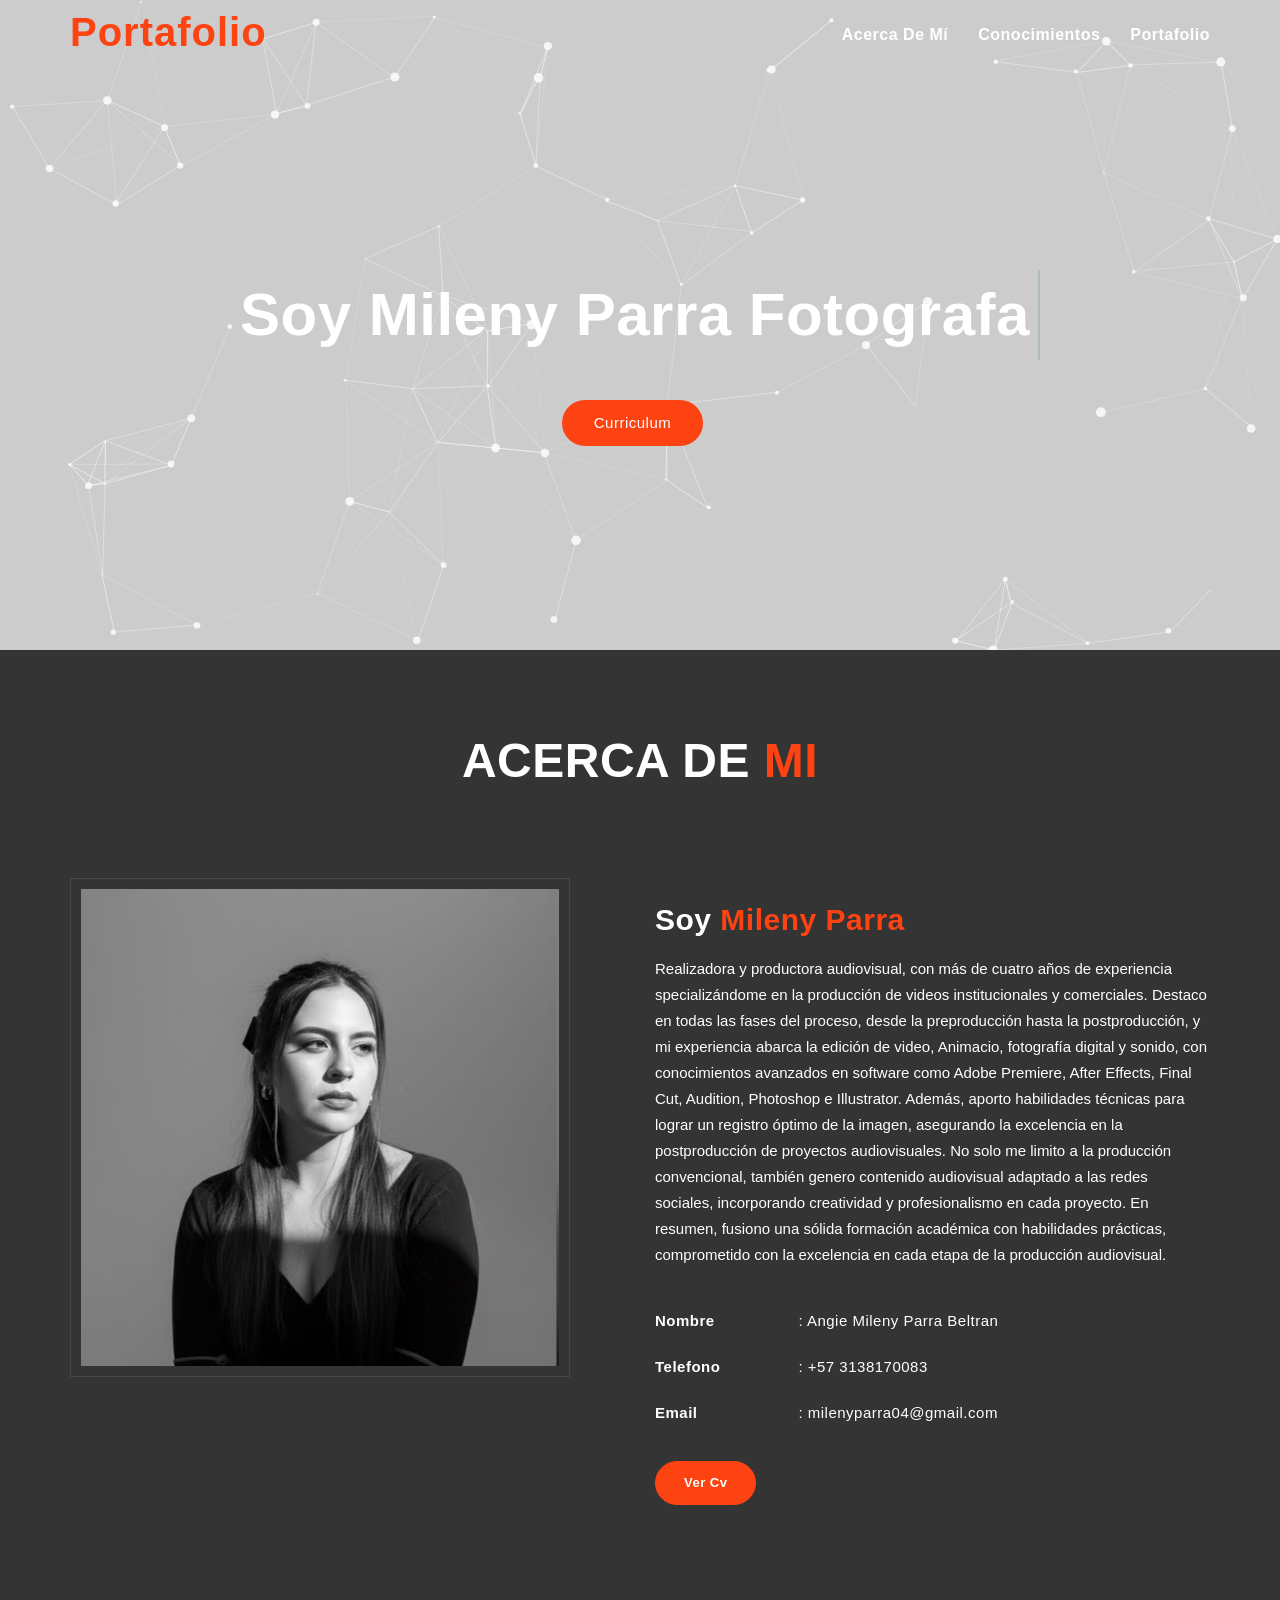
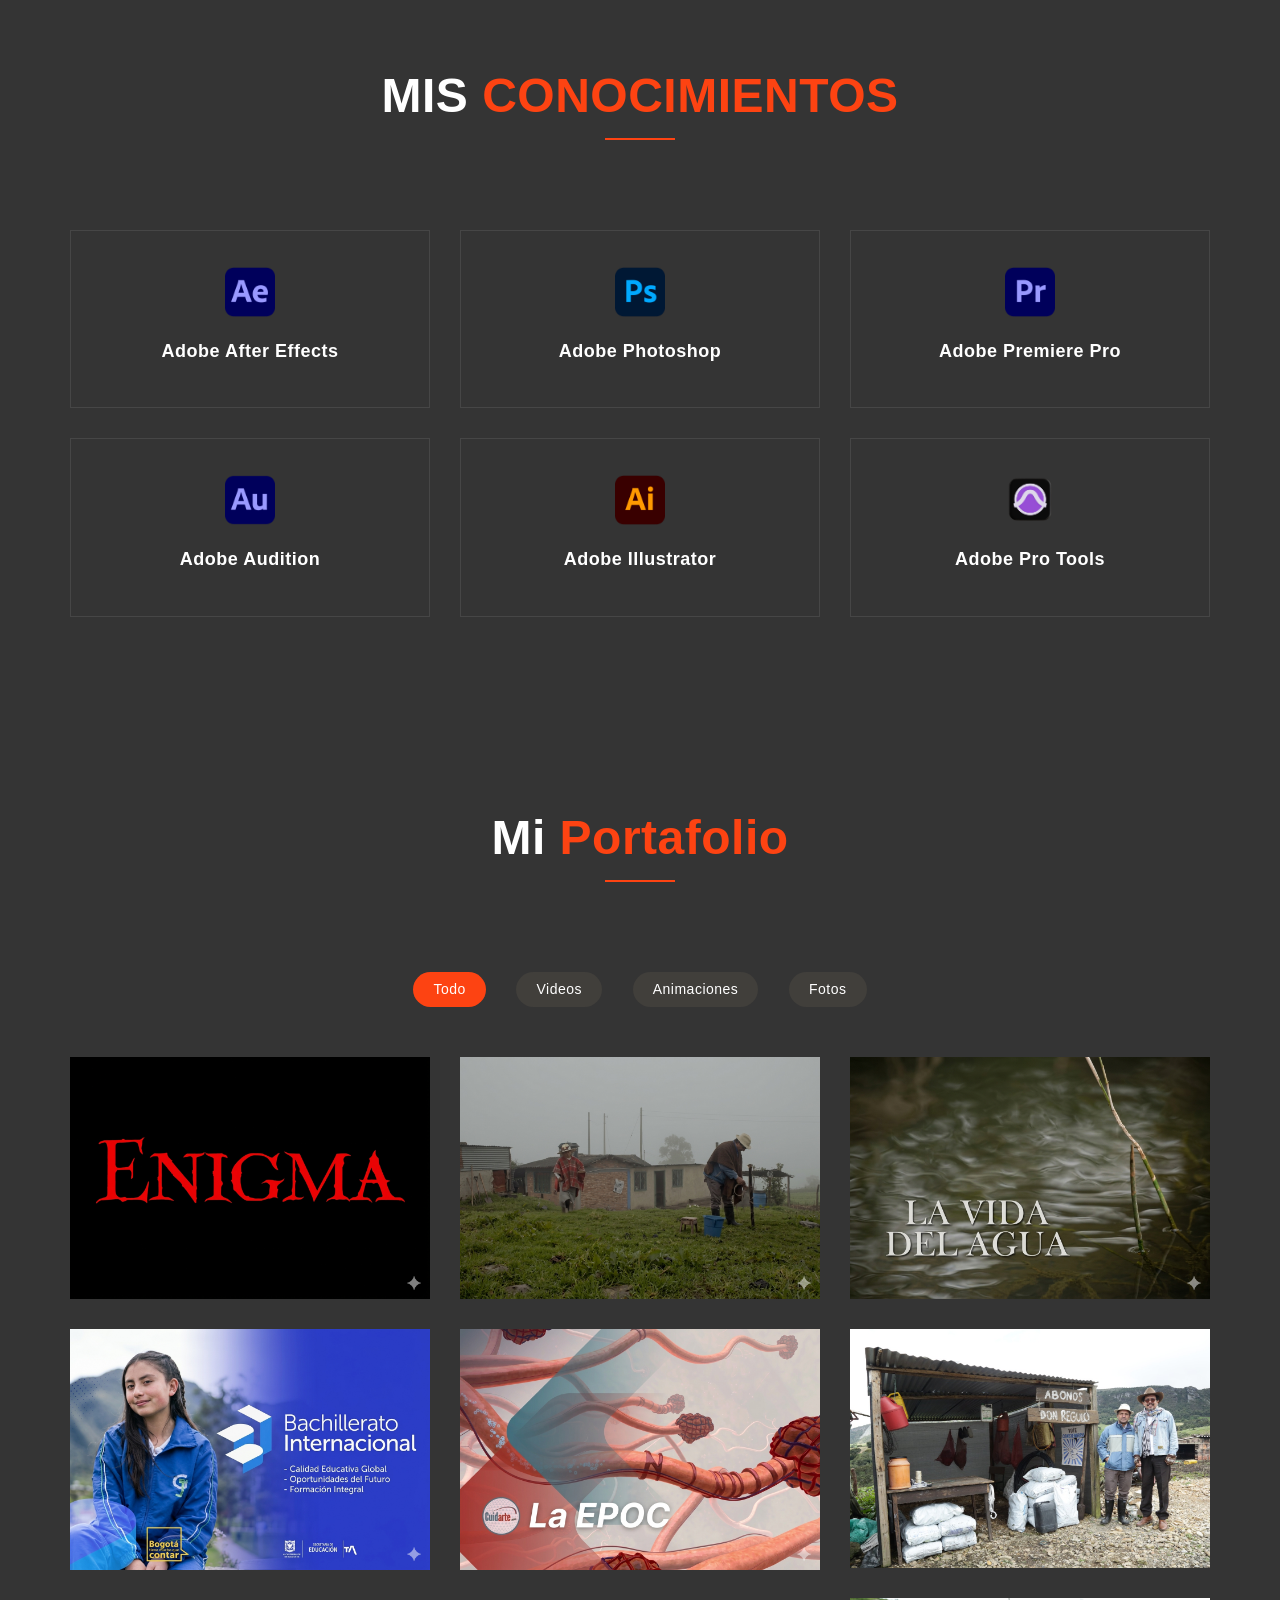
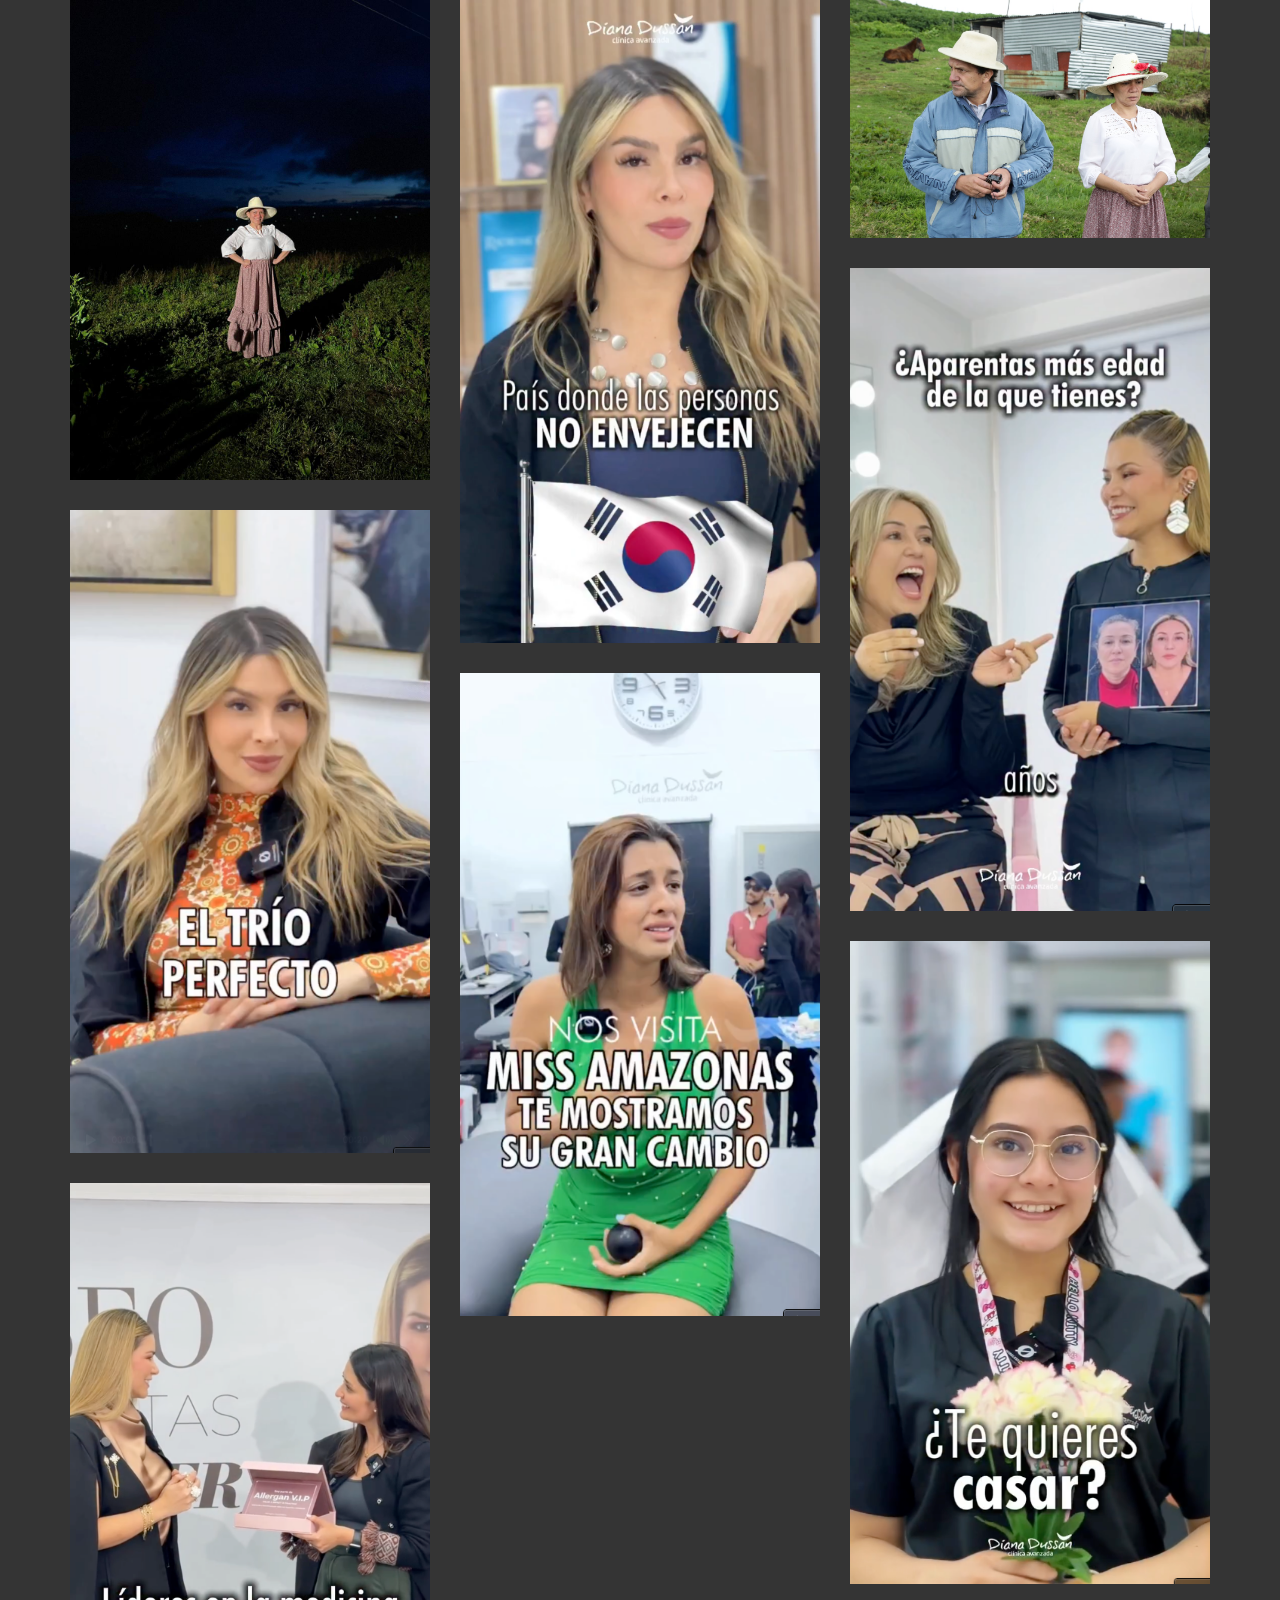
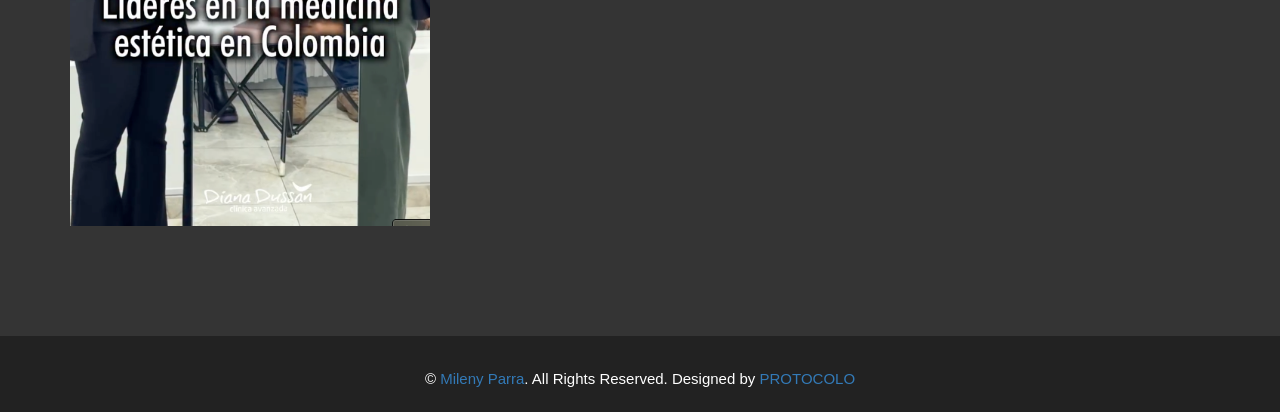
==== commit bf3254cd: "Update index.html" ====
--- a/index.html
+++ b/index.html
@@ -165,7 +165,7 @@
 				<div class="container">
 					<div class="col-md-12 col-sm-12-col-xs-12">
 						<div class="section_heading text-center">
-							<h2>MIS<span>CONOCIMIENTOS</span></h2>
+							<h2>MIS<span> CONOCIMIENTOS</span></h2>
 							<div class="sm_border"></div>
 						</div>	
 					</div>
@@ -479,3 +479,4 @@
 
 
 
+
